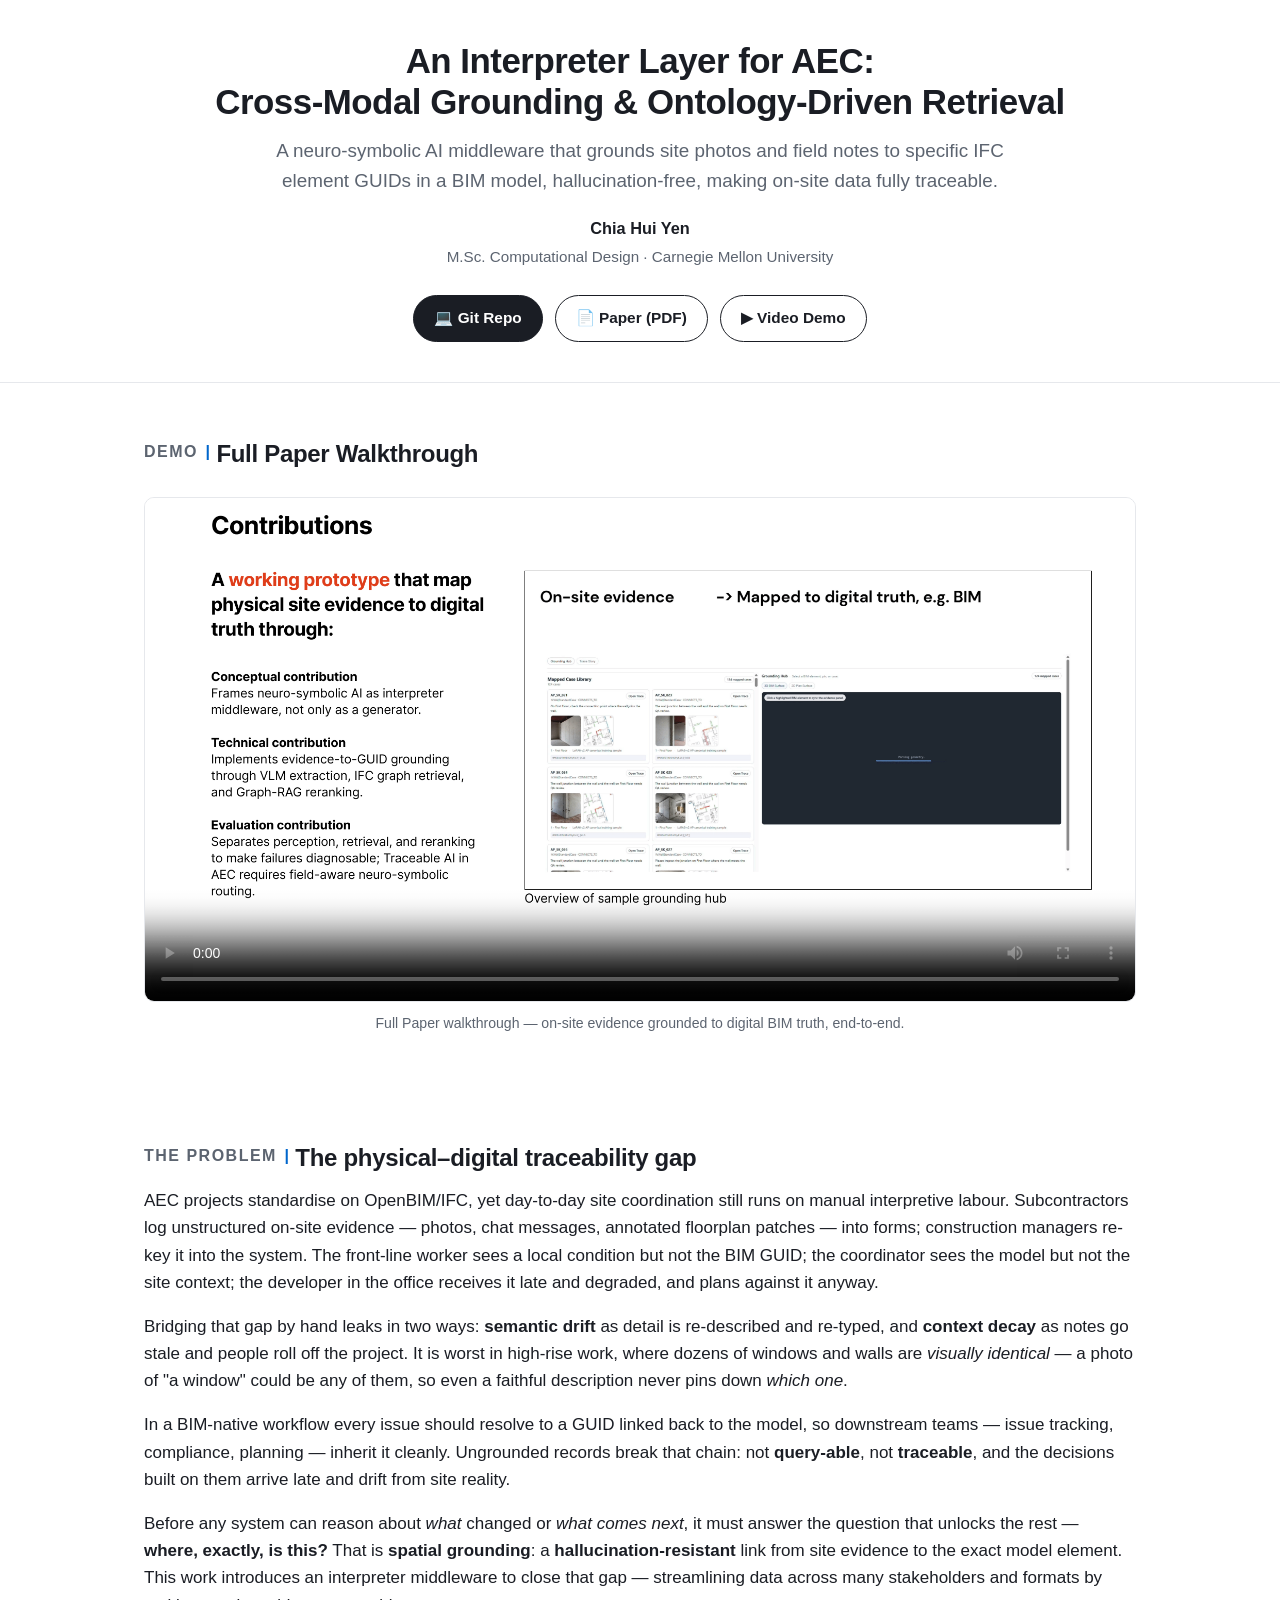
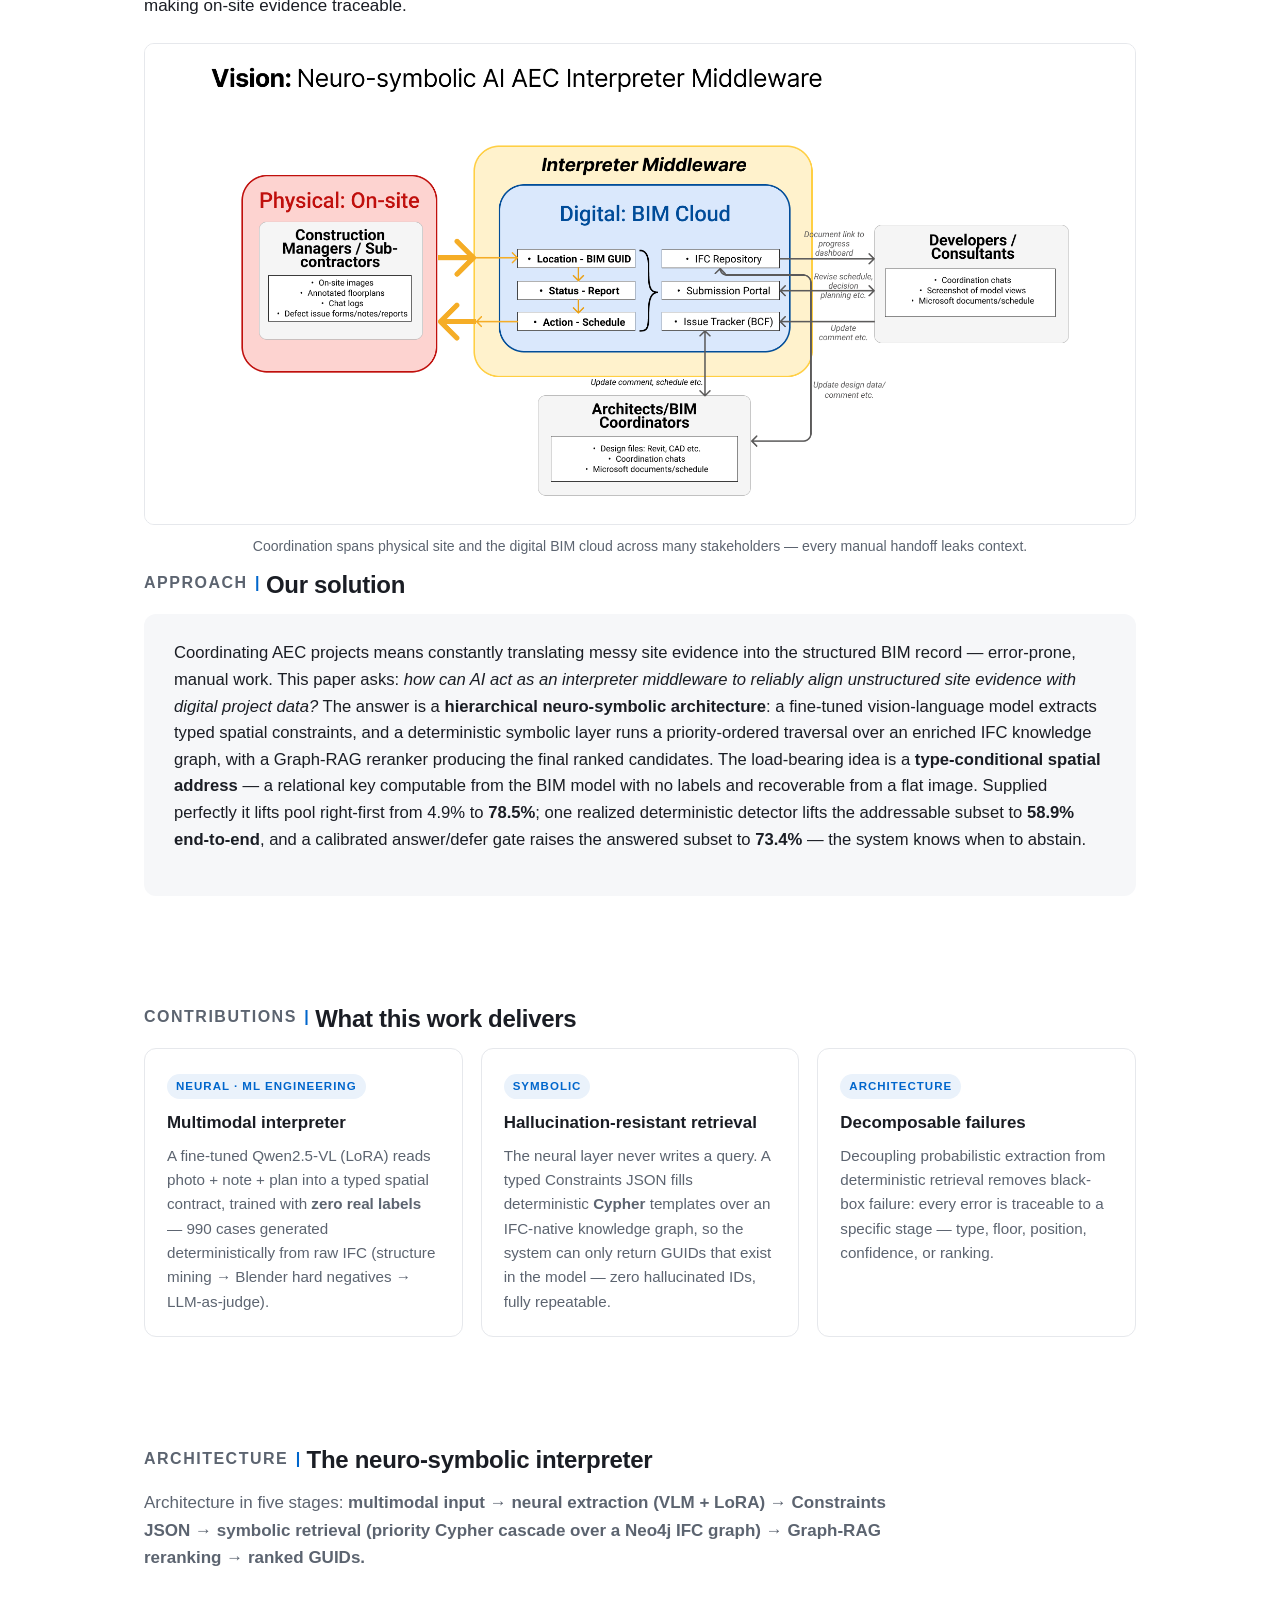
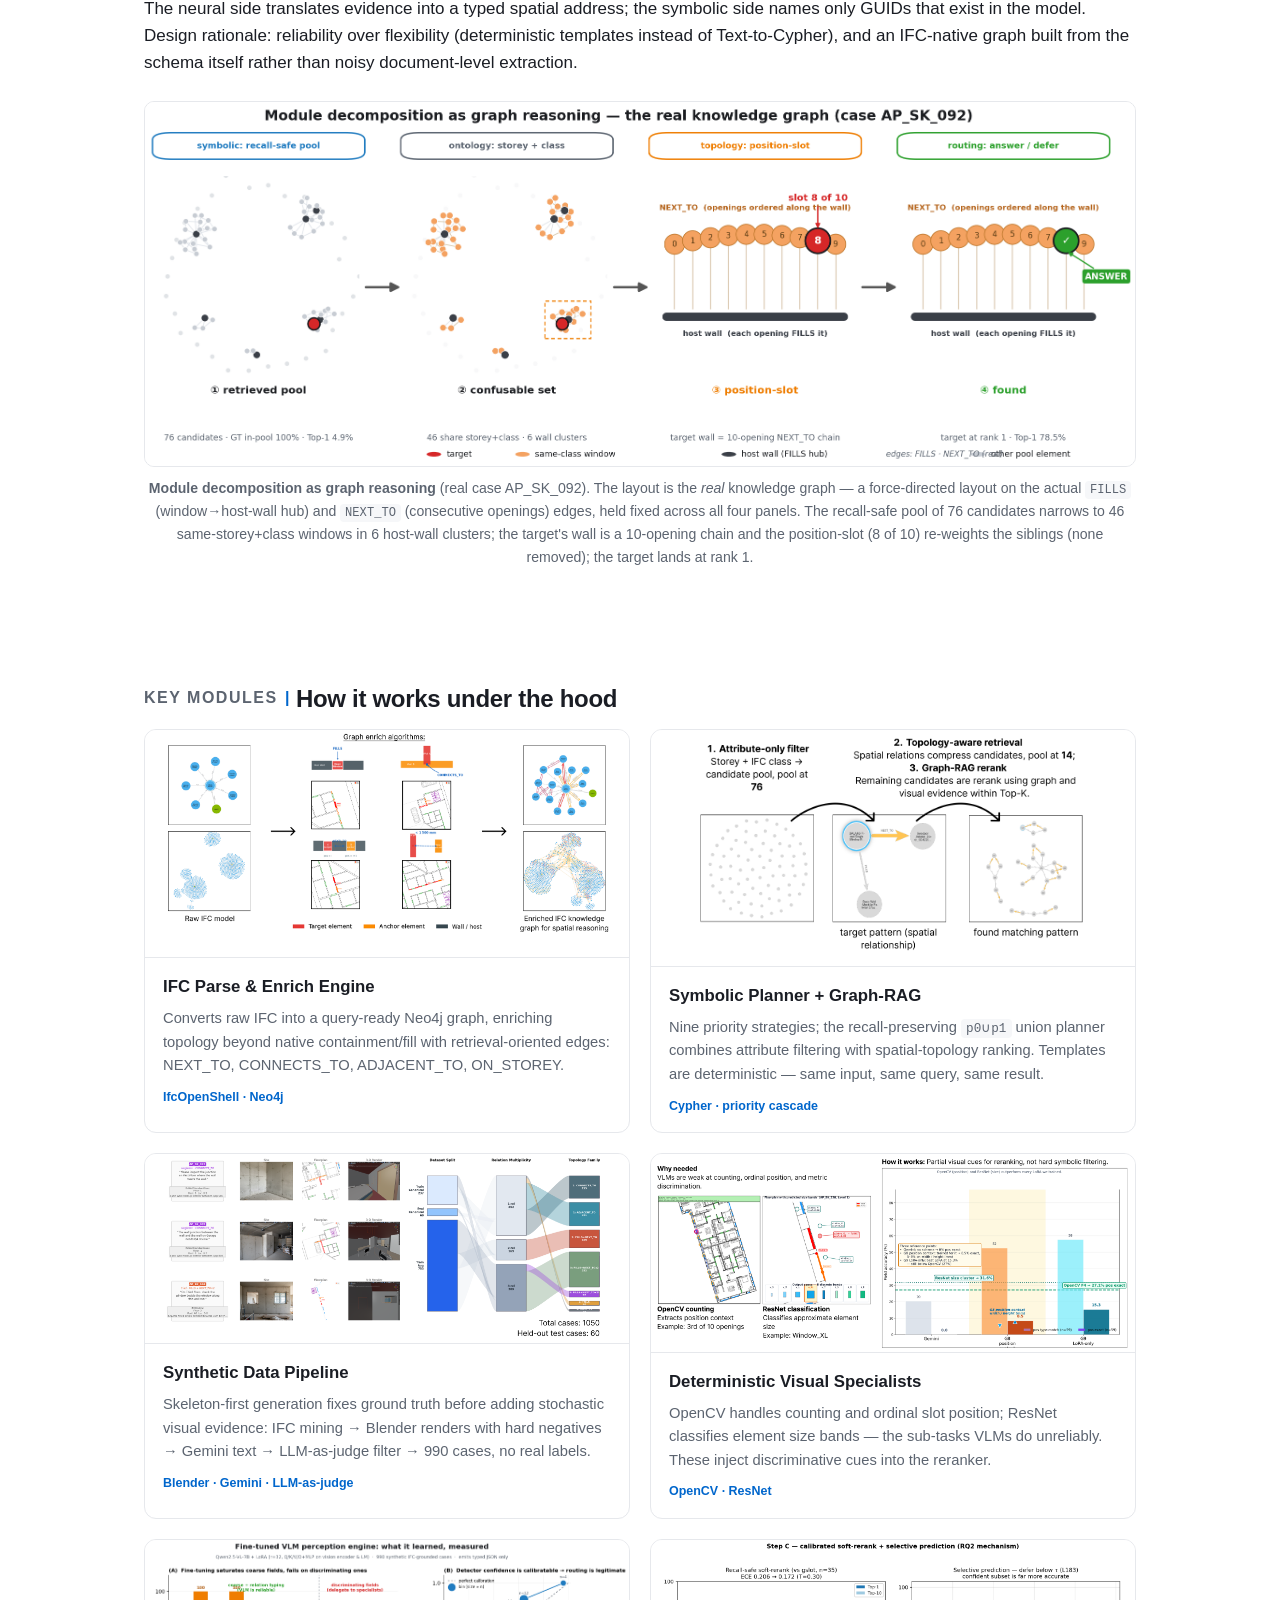
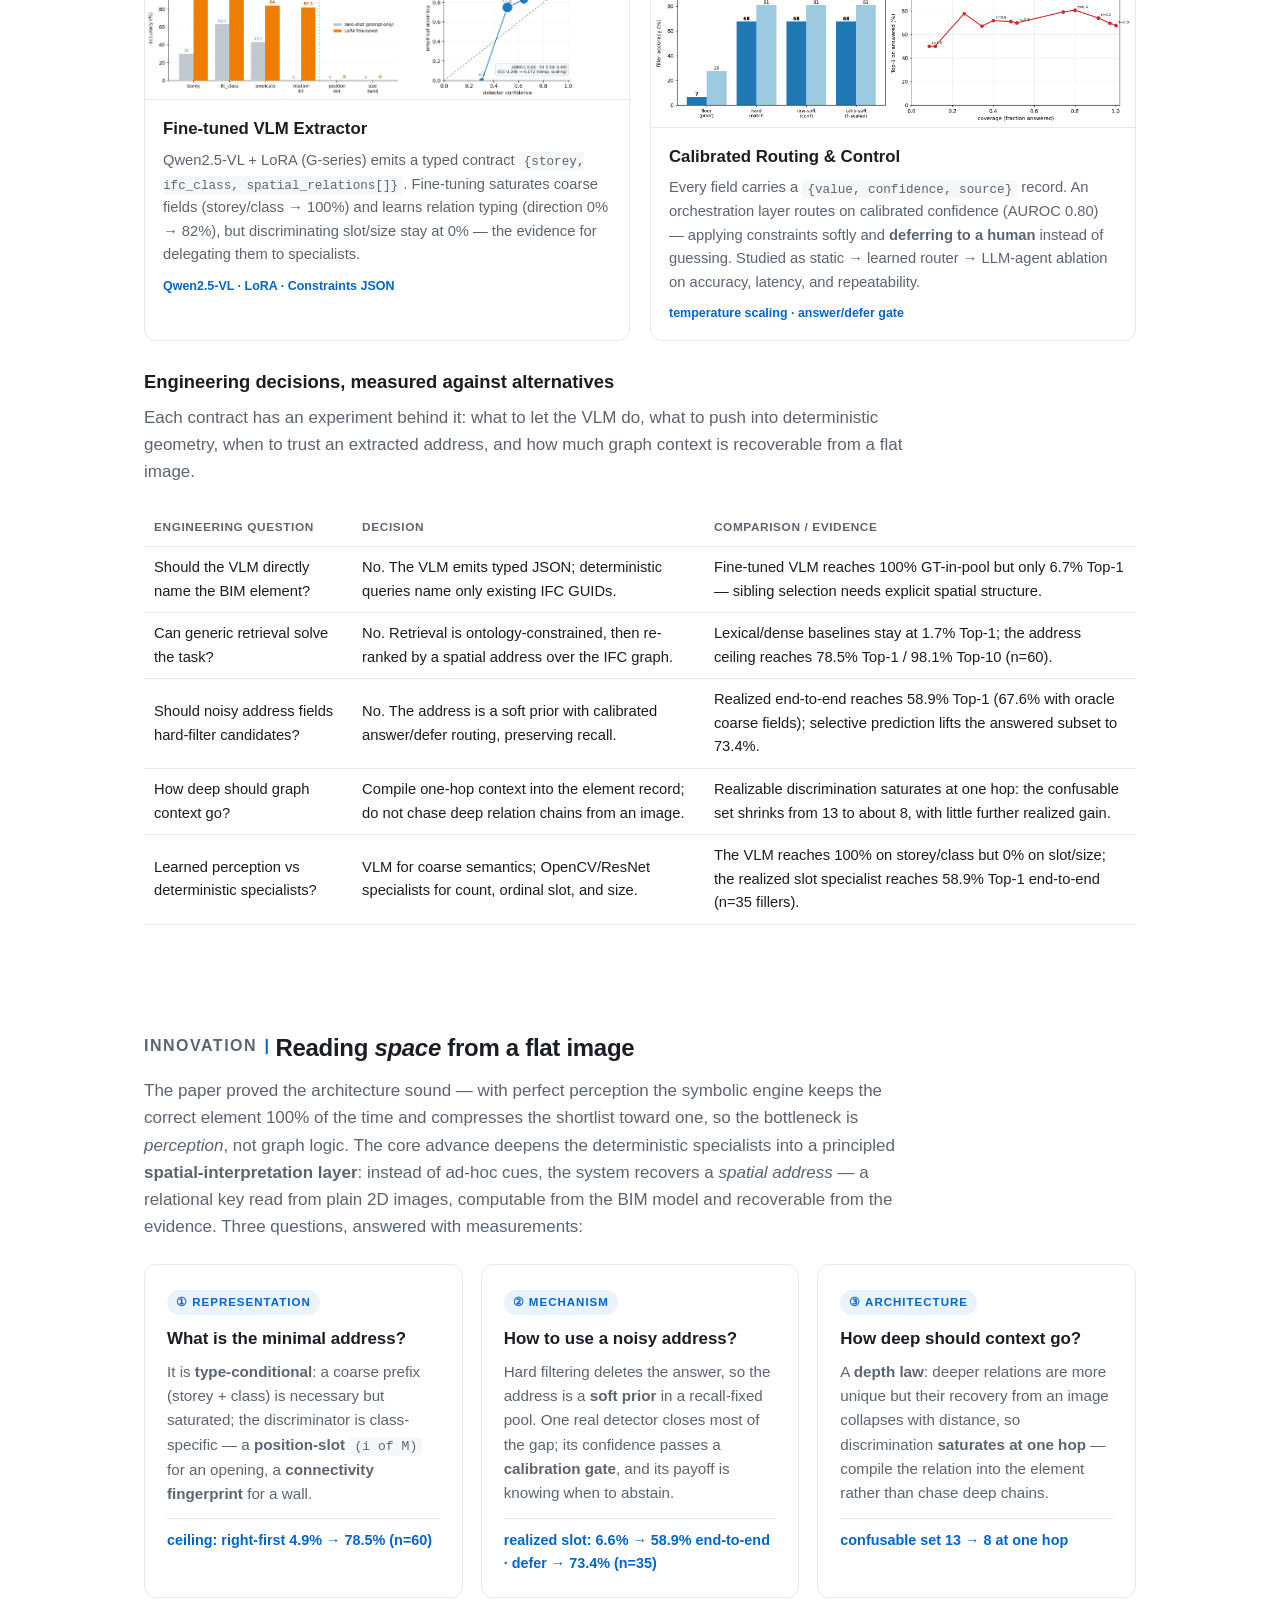
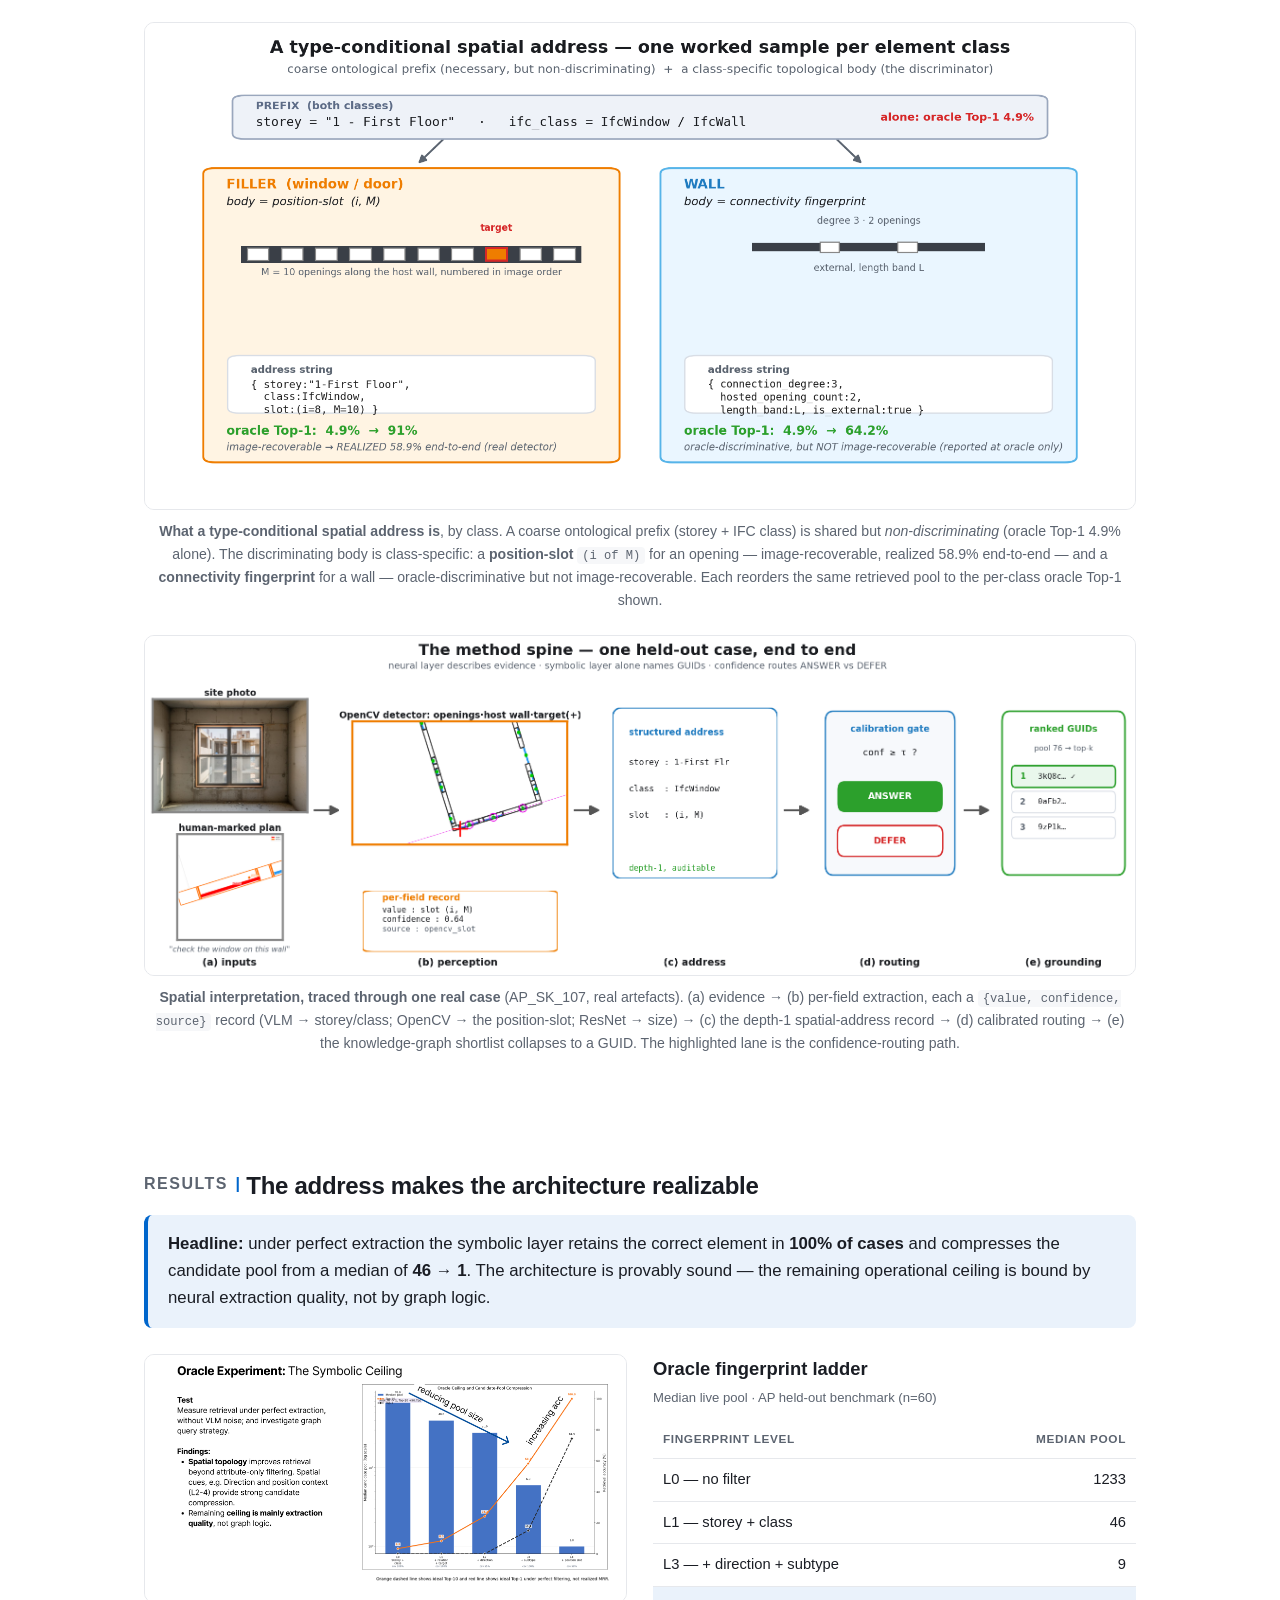
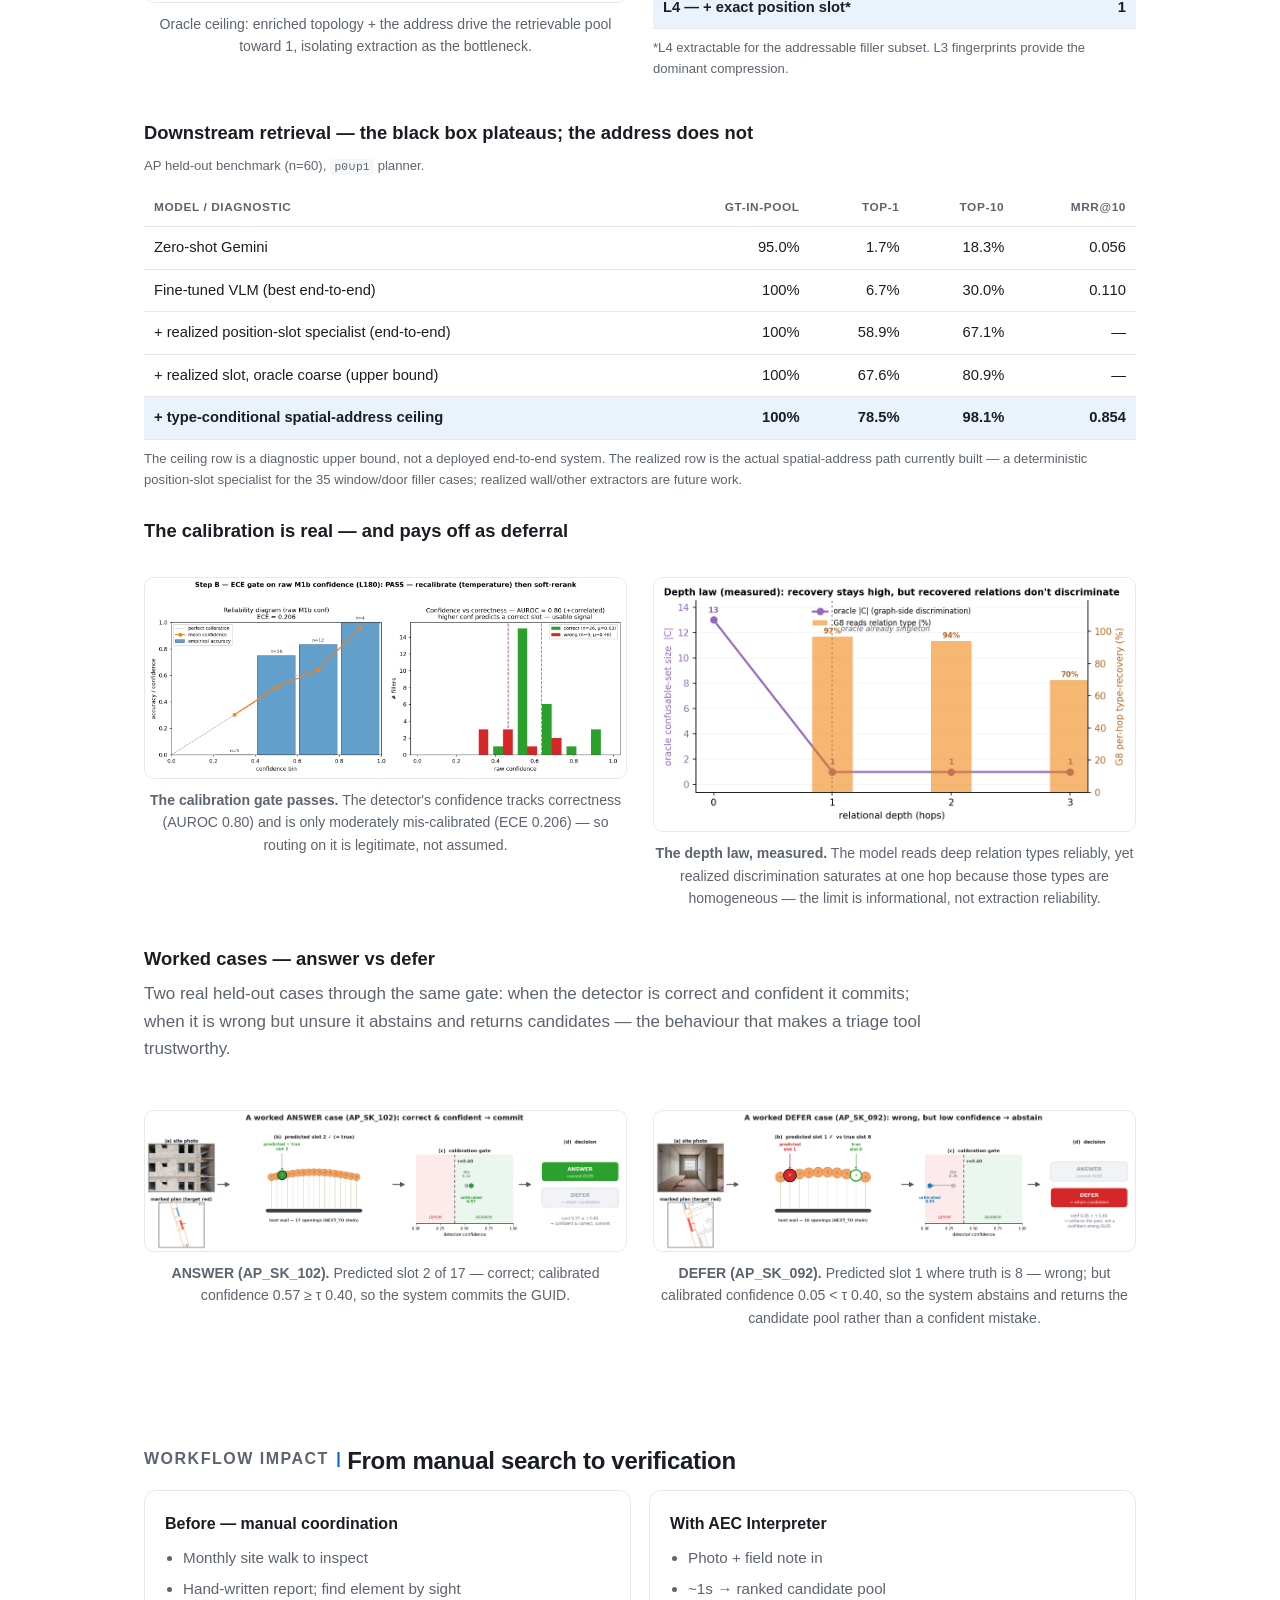
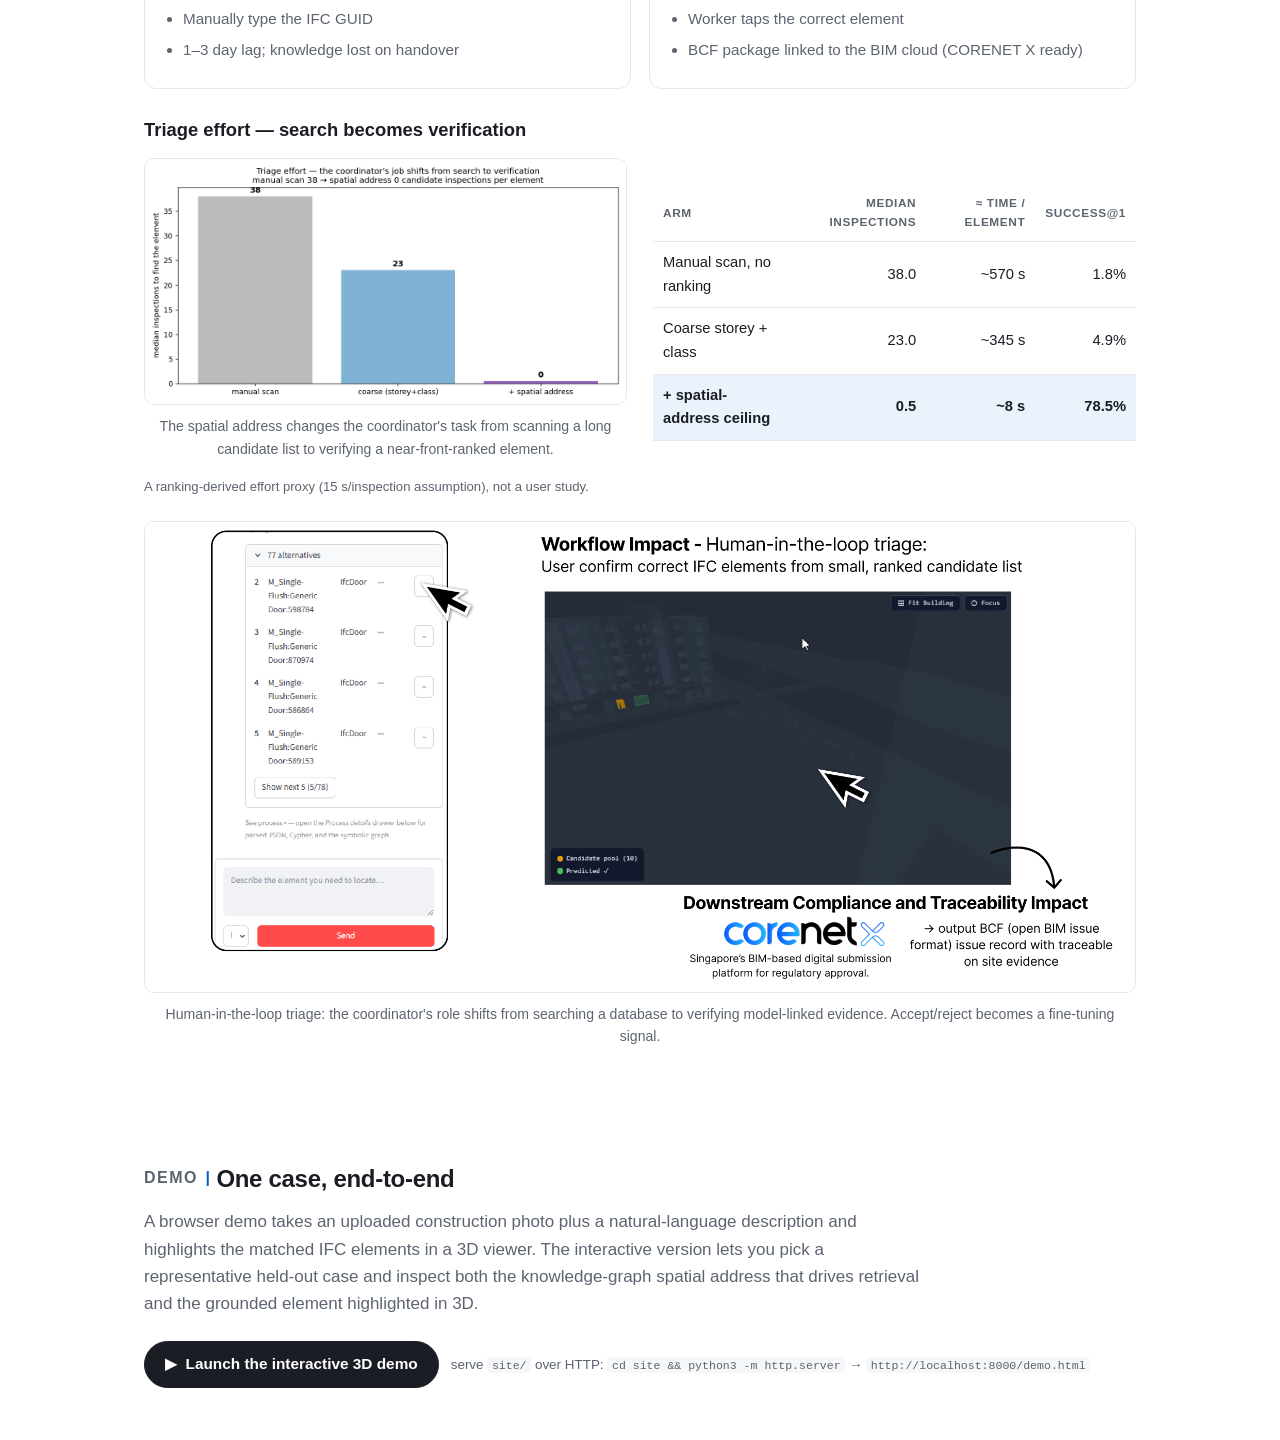
==== site/index.html @ e66dfdbf "deploy live" ====
<!DOCTYPE html>
<html lang="en">
<head>
  <meta charset="UTF-8">
  <meta name="viewport" content="width=device-width, initial-scale=1.0">
  <title>AEC Interpreter — Cross-Modal Grounding &amp; Ontology-Driven Retrieval</title>
  <meta name="description" content="A neuro-symbolic AI middleware that grounds construction-site photos, notes, and floorplan evidence to exact IFC/BIM element GUIDs — auditable, hallucination-resistant, and calibrated to abstain.">
  <link rel="stylesheet" href="article.css">
</head>
<body>

<!-- Hero -->
<header class="hero">
  <div class="wrap">
    <h1>
      <span class="title-line">An Interpreter Layer for AEC:</span>
      <span class="title-line">Cross-Modal Grounding &amp; Ontology-Driven Retrieval</span>
    </h1>
    <p class="sub">A neuro-symbolic AI middleware that grounds site photos and field notes to specific IFC element GUIDs in a BIM model, hallucination-free, making on-site data fully traceable.</p>
    <p class="authors"><strong>Chia Hui Yen</strong></p>
    <p class="affil">M.Sc. Computational Design · Carnegie Mellon University</p>
    <div class="btns">
      <a class="btn" href="https://github.com/hyChia88/aec-interpreter.git" target="_blank" rel="noopener">💻 Git Repo</a>
      <a class="btn ghost" href="assets/pdfs/paper.pdf" target="_blank" rel="noopener">📄 Paper (PDF)</a>
      <a class="btn ghost" href="#demo">▶ Video Demo</a>
    </div>
  </div>
</header>


<section id="video">
  <div class="wrap">
    <h2><span class="num">Demo</span>Full Paper Walkthrough</h2>
    <video class="demo-video" controls preload="metadata" poster="assets/portfolio/fig-demo-hub.png">
      <source src="assets/video/MSCD_demo_web.mp4" type="video/mp4">
      Your browser does not support the video tag —
      <a href="assets/video/MSCD_demo_web.mp4">download the demo video</a>.
    </video>
    <figcaption>Full Paper walkthrough — on-site evidence grounded to digital BIM truth, end-to-end.</figcaption>
  </div>
</section>

<!-- Problem -->
<section id="problem">
  <div class="wrap">
    <h2><span class="num">The Problem</span>The physical–digital traceability gap</h2>
    <p>AEC projects standardise on OpenBIM/IFC, yet day-to-day site coordination still runs on manual interpretive labour. Subcontractors log unstructured on-site evidence — photos, chat messages, annotated floorplan patches — into forms; construction managers re-key it into the system. The front-line worker sees a local condition but not the BIM GUID; the coordinator sees the model but not the site context; the developer in the office receives it late and degraded, and plans against it anyway.</p>
    <p>Bridging that gap by hand leaks in two ways: <strong>semantic drift</strong> as detail is re-described and re-typed, and <strong>context decay</strong> as notes go stale and people roll off the project. It is worst in high-rise work, where dozens of windows and walls are <em>visually identical</em> — a photo of "a window" could be any of them, so even a faithful description never pins down <em>which one</em>.</p>
    <p>In a BIM-native workflow every issue should resolve to a GUID linked back to the model, so downstream teams — issue tracking, compliance, planning — inherit it cleanly. Ungrounded records break that chain: not <strong>query-able</strong>, not <strong>traceable</strong>, and the decisions built on them arrive late and drift from site reality.</p>
    <p>Before any system can reason about <em>what</em> changed or <em>what comes next</em>, it must answer the question that unlocks the rest — <strong>where, exactly, is this?</strong> That is <strong>spatial grounding</strong>: a <strong>hallucination-resistant</strong> link from site evidence to the exact model element. This work introduces an interpreter middleware to close that gap — streamlining data across many stakeholders and formats by making on-site evidence traceable.</p>
    <figure>
      <img src="assets/portfolio/fig-problem-workflow.png"
           alt="Multi-stakeholder AEC workflow showing information loss between physical site and digital BIM cloud">
      <figcaption>Coordination spans physical site and the digital BIM cloud across many stakeholders — every manual handoff leaks context.</figcaption>
    </figure>
  </div>

  <div class="wrap">
    <h2><span class="num">Approach</span>Our solution</h2>
    <div class="abstract">
      <p>Coordinating AEC projects means constantly translating messy site evidence into the structured BIM record — error-prone, manual work. This paper asks: <em>how can AI act as an interpreter middleware to reliably align unstructured site evidence with digital project data?</em> The answer is a <strong>hierarchical neuro-symbolic architecture</strong>: a fine-tuned vision-language model extracts typed spatial constraints, and a deterministic symbolic layer runs a priority-ordered traversal over an enriched IFC knowledge graph, with a Graph-RAG reranker producing the final ranked candidates. The load-bearing idea is a <strong>type-conditional spatial address</strong> — a relational key computable from the BIM model with no labels and recoverable from a flat image. Supplied perfectly it lifts pool right-first from 4.9% to <strong>78.5%</strong>; one realized deterministic detector lifts the addressable subset to <strong>58.9% end-to-end</strong>, and a calibrated answer/defer gate raises the answered subset to <strong>73.4%</strong> — the system knows when to abstain.</p>
    </div>
  </div>
</section>

<!-- Contributions -->
<section id="contributions">
  <div class="wrap">
    <h2><span class="num">Contributions</span>What this work delivers</h2>
    <div class="cards">
      <div class="card">
        <span class="tag">Neural · ML Engineering</span>
        <h3>Multimodal interpreter</h3>
        <p>A fine-tuned Qwen2.5-VL (LoRA) reads photo + note + plan into a typed spatial contract, trained with <strong>zero real labels</strong> — 990 cases generated deterministically from raw IFC (structure mining → Blender hard negatives → LLM-as-judge).</p>
      </div>
      <div class="card">
        <span class="tag">Symbolic</span>
        <h3>Hallucination-resistant retrieval</h3>
        <p>The neural layer never writes a query. A typed Constraints JSON fills deterministic <strong>Cypher</strong> templates over an IFC-native knowledge graph, so the system can only return GUIDs that exist in the model — zero hallucinated IDs, fully repeatable.</p>
      </div>
      <div class="card">
        <span class="tag">Architecture</span>
        <h3>Decomposable failures</h3>
        <p>Decoupling probabilistic extraction from deterministic retrieval removes black-box failure: every error is traceable to a specific stage — type, floor, position, confidence, or ranking.</p>
      </div>
    </div>
  </div>
</section>

<!-- Architecture -->
<section id="system">
  <div class="wrap">
    <h2><span class="num">Architecture</span>The neuro-symbolic interpreter</h2>
    <p class="lead">Architecture in five stages: <strong>multimodal input → neural extraction (VLM + LoRA) → Constraints JSON → symbolic retrieval (priority Cypher cascade over a Neo4j IFC graph) → Graph-RAG reranking → ranked GUIDs.</strong> </p>
    <p> The neural side translates evidence into a typed spatial address; the symbolic side names only GUIDs that exist in the model. Design rationale: reliability over flexibility (deterministic templates instead of Text-to-Cypher), and an IFC-native graph built from the schema itself rather than noisy document-level extraction.</p>
    <figure>
      <img src="assets/graph_reasoning.png"
           alt="Module decomposition as graph reasoning on a real case: pool narrows from 76 to 46 same-class siblings, the position-slot resolves to rank 1">
      <figcaption><strong>Module decomposition as graph reasoning</strong> (real case AP_SK_092). The layout is the <em>real</em> knowledge graph — a force-directed layout on the actual <code>FILLS</code> (window→host-wall hub) and <code>NEXT_TO</code> (consecutive openings) edges, held fixed across all four panels. The recall-safe pool of 76 candidates narrows to 46 same-storey+class windows in 6 host-wall clusters; the target's wall is a 10-opening chain and the position-slot (8 of 10) re-weights the siblings (none removed); the target lands at rank 1.</figcaption>
    </figure>
  </div>
</section>

<!-- Key Modules / Engineering -->
<section id="components">
  <div class="wrap">
    <h2><span class="num">Key Modules</span>How it works under the hood</h2>
    <div class="mods">
      <div class="mod">
        <img src="assets/portfolio/fig-ifc-parse-engine.png" alt="IFC parse engine converting raw IFC into an enriched knowledge graph">
        <div class="body">
          <h3>IFC Parse &amp; Enrich Engine</h3>
          <p>Converts raw IFC into a query-ready Neo4j graph, enriching topology beyond native containment/fill with retrieval-oriented edges: NEXT_TO, CONNECTS_TO, ADJACENT_TO, ON_STOREY.</p>
          <div class="stack">IfcOpenShell · Neo4j</div>
        </div>
      </div>
      <div class="mod">
        <img src="assets/portfolio/fig-symbolic-retrieval.png" alt="Symbolic retrieval planner combining attribute filter and topology rerank">
        <div class="body">
          <h3>Symbolic Planner + Graph-RAG</h3>
          <p>Nine priority strategies; the recall-preserving <code>p0∪p1</code> union planner combines attribute filtering with spatial-topology ranking. Templates are deterministic — same input, same query, same result.</p>
          <div class="stack">Cypher · priority cascade</div>
        </div>
      </div>
      <div class="mod">
        <img src="assets/portfolio/fig-data-pipeline.png" alt="Synthetic data pipeline: IFC mining, Blender synthesis, LLM-as-judge filtering">
        <div class="body">
          <h3>Synthetic Data Pipeline</h3>
          <p>Skeleton-first generation fixes ground truth before adding stochastic visual evidence: IFC mining → Blender renders with hard negatives → Gemini text → LLM-as-judge filter → 990 cases, no real labels.</p>
          <div class="stack">Blender · Gemini · LLM-as-judge</div>
        </div>
      </div>
      <div class="mod">
        <img src="assets/portfolio/fig-visual-heuristics.png" alt="Deterministic visual heuristics: OpenCV counting and ResNet size classification">
        <div class="body">
          <h3>Deterministic Visual Specialists</h3>
          <p>OpenCV handles counting and ordinal slot position; ResNet classifies element size bands — the sub-tasks VLMs do unreliably. These inject discriminative cues into the reranker.</p>
          <div class="stack">OpenCV · ResNet</div>
        </div>
      </div>
      <div class="mod">
        <img src="assets/vlm_finetune.png" alt="Fine-tuned VLM measured per-field, with a calibratable detector confidence">
        <div class="body">
          <h3>Fine-tuned VLM Extractor</h3>
          <p>Qwen2.5-VL + LoRA (G-series) emits a typed contract <code>{storey, ifc_class, spatial_relations[]}</code>. Fine-tuning saturates coarse fields (storey/class → 100%) and learns relation typing (direction 0% → 82%), but discriminating slot/size stay at 0% — the evidence for delegating them to specialists.</p>
          <div class="stack">Qwen2.5-VL · LoRA · Constraints JSON</div>
        </div>
      </div>
      <div class="mod">
        <img src="assets/calibrate_rerank.png" alt="Calibrated confidence routing and selective-prediction curve">
        <div class="body">
          <h3>Calibrated Routing &amp; Control</h3>
          <p>Every field carries a <code>{value, confidence, source}</code> record. An orchestration layer routes on calibrated confidence (AUROC 0.80) — applying constraints softly and <strong>deferring to a human</strong> instead of guessing. Studied as static → learned router → LLM-agent ablation on accuracy, latency, and repeatability.</p>
          <div class="stack">temperature scaling · answer/defer gate</div>
        </div>
      </div>
    </div>

    <h3>Engineering decisions, measured against alternatives</h3>
    <p class="lead">Each contract has an experiment behind it: what to let the VLM do, what to push into deterministic geometry, when to trust an extracted address, and how much graph context is recoverable from a flat image.</p>
    <table>
      <thead><tr><th>Engineering question</th><th>Decision</th><th>Comparison / evidence</th></tr></thead>
      <tbody>
        <tr><td>Should the VLM directly name the BIM element?</td>
          <td>No. The VLM emits typed JSON; deterministic queries name only existing IFC GUIDs.</td>
          <td>Fine-tuned VLM reaches 100% GT-in-pool but only 6.7% Top-1 — sibling selection needs explicit spatial structure.</td></tr>
        <tr><td>Can generic retrieval solve the task?</td>
          <td>No. Retrieval is ontology-constrained, then re-ranked by a spatial address over the IFC graph.</td>
          <td>Lexical/dense baselines stay at 1.7% Top-1; the address ceiling reaches 78.5% Top-1 / 98.1% Top-10 (n=60).</td></tr>
        <tr><td>Should noisy address fields hard-filter candidates?</td>
          <td>No. The address is a soft prior with calibrated answer/defer routing, preserving recall.</td>
          <td>Realized end-to-end reaches 58.9% Top-1 (67.6% with oracle coarse fields); selective prediction lifts the answered subset to 73.4%.</td></tr>
        <tr><td>How deep should graph context go?</td>
          <td>Compile one-hop context into the element record; do not chase deep relation chains from an image.</td>
          <td>Realizable discrimination saturates at one hop: the confusable set shrinks from 13 to about 8, with little further realized gain.</td></tr>
        <tr><td>Learned perception vs deterministic specialists?</td>
          <td>VLM for coarse semantics; OpenCV/ResNet specialists for count, ordinal slot, and size.</td>
          <td>The VLM reaches 100% on storey/class but 0% on slot/size; the realized slot specialist reaches 58.9% Top-1 end-to-end (n=35 fillers).</td></tr>
      </tbody>
    </table>
  </div>
</section>

<!-- Innovation: spatial address -->
<section id="spatial">
  <div class="wrap">
    <h2><span class="num">Innovation</span>Reading <em>space</em> from a flat image</h2>
    <p class="lead">The paper proved the architecture sound — with perfect perception the symbolic engine keeps the correct element 100% of the time and compresses the shortlist toward one, so the bottleneck is <em>perception</em>, not graph logic. The core advance deepens the deterministic specialists into a principled <strong>spatial-interpretation layer</strong>: instead of ad-hoc cues, the system recovers a <em>spatial address</em> — a relational key read from plain 2D images, computable from the BIM model and recoverable from the evidence. Three questions, answered with measurements:</p>
    <div class="cards">
      <div class="card"><span class="tag">① Representation</span>
        <h3>What is the minimal address?</h3>
        <p>It is <strong>type-conditional</strong>: a coarse prefix (storey + class) is necessary but saturated; the discriminator is class-specific — a <strong>position-slot</strong> <code>(i of M)</code> for an opening, a <strong>connectivity fingerprint</strong> for a wall.</p>
        <div class="res">ceiling: right-first 4.9% → 78.5% (n=60)</div></div>
      <div class="card"><span class="tag">② Mechanism</span>
        <h3>How to use a noisy address?</h3>
        <p>Hard filtering deletes the answer, so the address is a <strong>soft prior</strong> in a recall-fixed pool. One real detector closes most of the gap; its confidence passes a <strong>calibration gate</strong>, and its payoff is knowing when to abstain.</p>
        <div class="res">realized slot: 6.6% → 58.9% end-to-end · defer → 73.4% (n=35)</div></div>
      <div class="card"><span class="tag">③ Architecture</span>
        <h3>How deep should context go?</h3>
        <p>A <strong>depth law</strong>: deeper relations are more unique but their recovery from an image collapses with distance, so discrimination <strong>saturates at one hop</strong> — compile the relation into the element rather than chase deep chains.</p>
        <div class="res">confusable set 13 → 8 at one hop</div></div>
    </div>
    <figure>
      <img src="assets/address_sample.png"
           alt="A type-conditional spatial address: shared storey+class prefix, plus a class-specific body — position-slot for openings, connectivity fingerprint for walls.">
      <figcaption><strong>What a type-conditional spatial address is</strong>, by class. A coarse ontological prefix (storey + IFC class) is shared but <em>non-discriminating</em> (oracle Top-1 4.9% alone). The discriminating body is class-specific: a <strong>position-slot</strong> <code>(i of M)</code> for an opening — image-recoverable, realized 58.9% end-to-end — and a <strong>connectivity fingerprint</strong> for a wall — oracle-discriminative but not image-recoverable. Each reorders the same retrieved pool to the per-class oracle Top-1 shown.</figcaption>
    </figure>
    <figure>
      <img src="assets/pipeline_shots.png"
           alt="The spatial-interpretation pipeline traced through one real case with real screenshots, stages (a)-(e)">
      <figcaption><strong>Spatial interpretation, traced through one real case</strong> (AP_SK_107, real artefacts). (a) evidence → (b) per-field extraction, each a <code>{value, confidence, source}</code> record (VLM → storey/class; OpenCV → the position-slot; ResNet → size) → (c) the depth-1 spatial-address record → (d) calibrated routing → (e) the knowledge-graph shortlist collapses to a GUID. The highlighted lane is the confidence-routing path.</figcaption>
    </figure>
  </div>
</section>

<!-- Results -->
<section id="results">
  <div class="wrap">
    <h2><span class="num">Results</span>The address makes the architecture realizable</h2>
    <div class="callout">
      <strong>Headline:</strong> under perfect extraction the symbolic layer retains the correct element in
      <strong>100% of cases</strong> and compresses the candidate pool from a median of
      <strong>46 → 1</strong>. The architecture is provably sound — the remaining operational ceiling is
      bound by neural extraction quality, not by graph logic.
    </div>

    <div class="grid2">
      <figure style="margin-top:0">
        <img src="assets/portfolio/fig-oracle-ceiling.png" alt="Oracle experiment showing the symbolic ceiling and fingerprint ladder">
        <figcaption>Oracle ceiling: enriched topology + the address drive the retrievable pool toward 1, isolating extraction as the bottleneck.</figcaption>
      </figure>
      <div>
        <h3 style="margin:0 0 4px">Oracle fingerprint ladder</h3>
        <p class="tcap" style="margin-top:0">Median live pool · AP held-out benchmark (n=60)</p>
        <table>
          <thead><tr><th>Fingerprint level</th><th class="n">Median pool</th></tr></thead>
          <tbody>
            <tr><td>L0 — no filter</td><td class="n">1233</td></tr>
            <tr><td>L1 — storey + class</td><td class="n">46</td></tr>
            <tr><td>L3 — + direction + subtype</td><td class="n">9</td></tr>
            <tr class="best"><td>L4 — + exact position slot*</td><td class="n">1</td></tr>
          </tbody>
        </table>
        <p class="tcap">*L4 extractable for the addressable filler subset. L3 fingerprints provide the dominant compression.</p>
      </div>
    </div>

    <h3>Downstream retrieval — the black box plateaus; the address does not</h3>
    <p class="tcap" style="margin-top:0">AP held-out benchmark (n=60), <code>p0∪p1</code> planner.</p>
    <table>
      <thead><tr><th>Model / diagnostic</th><th class="n">GT-in-pool</th><th class="n">Top-1</th><th class="n">Top-10</th><th class="n">MRR@10</th></tr></thead>
      <tbody>
        <tr><td>Zero-shot Gemini</td><td class="n">95.0%</td><td class="n">1.7%</td><td class="n">18.3%</td><td class="n">0.056</td></tr>
        <tr><td>Fine-tuned VLM (best end-to-end)</td><td class="n">100%</td><td class="n">6.7%</td><td class="n">30.0%</td><td class="n">0.110</td></tr>
        <tr><td>+ realized position-slot specialist (end-to-end)</td><td class="n">100%</td><td class="n">58.9%</td><td class="n">67.1%</td><td class="n">—</td></tr>
        <tr><td>+ realized slot, oracle coarse (upper bound)</td><td class="n">100%</td><td class="n">67.6%</td><td class="n">80.9%</td><td class="n">—</td></tr>
        <tr class="best"><td>+ type-conditional spatial-address ceiling</td><td class="n">100%</td><td class="n">78.5%</td><td class="n">98.1%</td><td class="n">0.854</td></tr>
      </tbody>
    </table>
    <p class="tcap">The ceiling row is a diagnostic upper bound, not a deployed end-to-end system. The realized row is the actual spatial-address path currently built — a deterministic position-slot specialist for the 35 window/door filler cases; realized wall/other extractors are future work.</p>

    <h3>The calibration is real — and pays off as deferral</h3>
    <div class="grid2">
      <figure><img src="assets/calibration_diag.png" alt="ECE calibration gate">
        <figcaption><strong>The calibration gate passes.</strong> The detector's confidence tracks correctness (AUROC 0.80) and is only moderately mis-calibrated (ECE 0.206) — so routing on it is legitimate, not assumed.</figcaption></figure>
      <figure><img src="assets/depth_saturation.png" alt="Realizable confusable-set size by relational depth">
        <figcaption><strong>The depth law, measured.</strong> The model reads deep relation types reliably, yet realized discrimination saturates at one hop because those types are homogeneous — the limit is informational, not extraction reliability.</figcaption></figure>
    </div>

    <h3>Worked cases — answer vs defer</h3>
    <p class="lead">Two real held-out cases through the same gate: when the detector is correct and confident it commits; when it is wrong but unsure it abstains and returns candidates — the behaviour that makes a triage tool trustworthy.</p>
    <div class="grid2">
      <figure><img src="assets/answer_case.png" alt="ANSWER case AP_SK_102: predicted slot 2 of 17 correct, calibrated confidence 0.57 above threshold, commit GUID.">
        <figcaption><strong>ANSWER (AP_SK_102).</strong> Predicted slot 2 of 17 — correct; calibrated confidence 0.57 ≥ τ 0.40, so the system commits the GUID.</figcaption></figure>
      <figure><img src="assets/defer_case.png" alt="DEFER case AP_SK_092: predicted slot 1 but truth slot 8, calibrated confidence 0.05 below threshold, abstain.">
        <figcaption><strong>DEFER (AP_SK_092).</strong> Predicted slot 1 where truth is 8 — wrong; but calibrated confidence 0.05 &lt; τ 0.40, so the system abstains and returns the candidate pool rather than a confident mistake.</figcaption></figure>
    </div>
  </div>
</section>

<!-- Workflow Impact -->
<section id="impact">
  <div class="wrap">
    <h2><span class="num">Workflow Impact</span>From manual search to verification</h2>
    <div class="ba">
      <div>
        <h3>Before — manual coordination</h3>
        <ul>
          <li>Monthly site walk to inspect</li>
          <li>Hand-written report; find element by sight</li>
          <li>Manually type the IFC GUID</li>
          <li>1–3 day lag; knowledge lost on handover</li>
        </ul>
      </div>
      <div class="after">
        <h3>With AEC Interpreter</h3>
        <ul>
          <li>Photo + field note in</li>
          <li>~1s → ranked candidate pool</li>
          <li>Worker taps the correct element</li>
          <li>BCF package linked to the BIM cloud (CORENET&nbsp;X ready)</li>
        </ul>
      </div>
    </div>

    <!--  TODO: 确认这个section的数据是否真实，manual scan应该没有数据（虽然可以比
     较final pool 1000+ itens，然是可以比较coarse address 76+ items. etc. 用final pool candidates 来比较  -->
    <h3>Triage effort — search becomes verification</h3>
    <div class="grid2" style="align-items:center">
      <figure style="margin-top:6px">
        <img src="assets/triage_effort.png" alt="Triage effort proxy: median candidate inspections drop from 38 to 0.5 with the spatial address.">
        <figcaption>The spatial address changes the coordinator's task from scanning a long candidate list to verifying a near-front-ranked element.</figcaption>
      </figure>
      <table>
        <thead><tr><th>Arm</th><th class="n">Median inspections</th><th class="n">≈ time / element</th><th class="n">Success@1</th></tr></thead>
        <tbody>
          <tr><td>Manual scan, no ranking</td><td class="n">38.0</td><td class="n">~570 s</td><td class="n">1.8%</td></tr>
          <tr><td>Coarse storey + class</td><td class="n">23.0</td><td class="n">~345 s</td><td class="n">4.9%</td></tr>
          <tr class="best"><td>+ spatial-address ceiling</td><td class="n">0.5</td><td class="n">~8 s</td><td class="n">78.5%</td></tr>
        </tbody>
      </table>
    </div>
    <p class="tcap">A ranking-derived effort proxy (15 s/inspection assumption), not a user study.</p>

    <figure>
      <img src="assets/portfolio/fig-workflow-impact.png" alt="Human-in-the-loop triage and downstream BCF / CORENET compliance">
      <figcaption>Human-in-the-loop triage: the coordinator's role shifts from searching a database to verifying model-linked evidence. Accept/reject becomes a fine-tuning signal.</figcaption>
    </figure>
  </div>
</section>

<!-- Demo (video kept) -->
<section id="demo">
  <div class="wrap">
    <h2><span class="num">Demo</span>One case, end-to-end</h2>
    <p class="lead">A browser demo takes an uploaded construction photo plus a natural-language description and highlights the matched IFC elements in a 3D viewer. The interactive version lets you pick a representative held-out case and inspect both the knowledge-graph spatial address that drives retrieval and the grounded element highlighted in 3D.</p>
    <div class="btns" style="justify-content:flex-start;margin:22px 0 0">
      <a class="btn" href="demo.html">▶ &nbsp;Launch the interactive 3D demo</a>
      <span class="muted" style="font-size:.84rem;align-self:center">serve <code>site/</code> over HTTP:
        <code>cd site &amp;&amp; python3 -m http.server</code> → <code>http://localhost:8000/demo.html</code></span>
    </div>
  </div>
</section>

</body>
</html>
---- site/article.css ----
/* ============================================================
   article.css — shared design system for long-form detail pages
   (ai_aec_interpreter, lennar_internship, future writeups)
   Minimal / technical: near-black structure + a single accent.
   To re-skin the whole site accent, change --accent below only.
   ============================================================ */
:root{
  --bg:#ffffff;
  --fg:#1a1d24;          /* near-black: text + structure */
  --muted:#5c6470;       /* secondary text */
  --line:#e6e8ec;        /* hairlines / borders */
  --ink-soft:#f6f7f9;    /* subtle fills (pre, abstract) */
  --accent:#0066cc;      /* the ONE accent — links & key figures */
  --accent-soft:#eaf2fb; /* faint accent tint (tags, callouts) */
  --max:1040px;
}

*{box-sizing:border-box}
html{scroll-behavior:smooth}
body{margin:0;background:var(--bg);color:var(--fg);
  font-family:'Inter','Helvetica Neue',-apple-system,BlinkMacSystemFont,"Segoe UI",Roboto,Arial,sans-serif;
  line-height:1.6;font-size:17px;-webkit-font-smoothing:antialiased;-moz-osx-font-smoothing:grayscale}
.wrap{max-width:var(--max);margin:0 auto;padding:0 24px}
a{color:var(--accent);text-decoration:none}
a:hover{text-decoration:underline}
code{font-family:ui-monospace,SFMono-Regular,Menlo,Consolas,"Liberation Mono","Courier New",monospace;
  background:var(--ink-soft);padding:.15em .4em;border-radius:4px;font-size:.86em}

/* site nav (back link) */
nav.topnav{max-width:1120px;margin:18px auto 0;padding:0 24px}
nav.topnav a{font-size:.9rem;font-weight:600}

/* hero */
.hero .wrap{max-width:1120px}
header.hero{padding:40px 0;border-bottom:1px solid var(--line);text-align:center}
.hero h1{font-size:2.18rem;line-height:1.18;margin:0 auto 14px;letter-spacing:-.5px}
.hero h1 .title-line{display:block}
.hero h1 .title-line:last-child{white-space:nowrap}
.hero .sub{font-size:1.18rem;color:var(--muted);max-width:760px;margin:0 auto 8px}
.hero .authors{margin:18px 0 4px;font-size:1.02rem}
.hero .affil{color:var(--muted);font-size:.95rem;margin-bottom:26px}
.btns{display:flex;gap:12px;justify-content:center;flex-wrap:wrap}
.btn{display:inline-flex;align-items:center;gap:8px;padding:10px 20px;border-radius:30px;
  background:var(--fg);color:#fff;font-weight:600;font-size:.96rem;border:1px solid var(--fg)}
.btn:hover{background:#000;text-decoration:none}
.btn.ghost{background:#fff;color:var(--fg)}
.btn.ghost:hover{background:var(--ink-soft)}

/* sections */
section{padding:52px 0}
h2{font-size:1.5rem;margin:0 0 10px;letter-spacing:-.3px}
h2 .num{color:var(--muted);font-size:1.0rem;font-weight:700;display:inline;
  text-transform:uppercase;letter-spacing:1.5px;vertical-align:.28em;margin-right:2px}
h2 .num::after{content:' | ';color:var(--accent);font-weight:700;letter-spacing:0;margin-left:3px}
h3{font-size:1.15rem;margin:1.4em 0 .4em}
.lead{color:var(--muted);max-width:780px;margin:0 0 24px}
p{margin:0 0 1em}
ul,ol{margin:0 0 1em;padding-left:1.4em}
li{margin-bottom:.4em}

/* media */
figure{margin:24px 0 8px}
figure img{width:100%;border:1px solid var(--line);border-radius:10px;display:block}
figure.fig-sm img{width:70%;margin-left:auto;margin-right:auto}
figcaption{color:var(--muted);font-size:.88rem;margin-top:10px;text-align:center}
.demo-video{width:100%;border:1px solid var(--line);border-radius:10px;display:block;margin:24px 0 8px}

/* meta key-value strip (project facts) */
.meta{display:grid;grid-template-columns:max-content 1fr;gap:6px 18px;
  margin:0 0 24px;font-size:.95rem}
.meta dt{color:var(--muted);font-weight:600}
.meta dd{margin:0}

/* abstract / soft panel */
.abstract{background:var(--ink-soft);border-radius:12px;padding:26px 30px;font-size:1.04rem}

/* contribution / feature cards */
.cards{display:grid;grid-template-columns:repeat(3,1fr);gap:18px;margin-top:8px}
.cards.two{grid-template-columns:repeat(2,1fr)}
.card{border:1px solid var(--line);border-radius:12px;padding:22px}
.card h3{margin:0 0 8px;font-size:1.06rem}
.card .tag{display:inline-block;font-size:.72rem;font-weight:700;text-transform:uppercase;
  letter-spacing:1px;color:var(--accent);background:var(--accent-soft);
  padding:3px 9px;border-radius:20px;margin-bottom:10px}
.card p{margin:0;color:var(--muted);font-size:.95rem}

/* module cards (image + body) */
.mods{display:grid;grid-template-columns:repeat(2,1fr);gap:20px;margin-top:8px}
.mod{border:1px solid var(--line);border-radius:12px;overflow:hidden}
.mod img{width:100%;display:block;border-bottom:1px solid var(--line)}
.mod .body{padding:16px 18px}
.mod h3{margin:0 0 6px;font-size:1.05rem}
.mod p{margin:0;color:var(--muted);font-size:.92rem}
.mod .stack{margin-top:10px;font-size:.78rem;color:var(--accent);font-weight:600}

/* callout */
.callout{background:var(--accent-soft);border-left:4px solid var(--accent);
  border-radius:8px;padding:16px 20px;margin:0 0 26px;font-size:1.05rem}

/* two-column layout */
.grid2{display:grid;grid-template-columns:1fr 1fr;gap:26px;align-items:start}

/* tables */
table{width:100%;border-collapse:collapse;font-size:.92rem;margin-top:6px}
th,td{text-align:left;padding:9px 10px;border-bottom:1px solid var(--line)}
th{font-size:.74rem;text-transform:uppercase;letter-spacing:.6px;color:var(--muted)}
tr.best td{background:var(--accent-soft);font-weight:600}
td.n,th.n{text-align:right;font-variant-numeric:tabular-nums}
.tcap{font-size:.82rem;color:var(--muted);margin-top:8px}

/* before / after lists */
.ba{display:grid;grid-template-columns:1fr 1fr;gap:18px;margin-top:8px}
.ba > div{border:1px solid var(--line);border-radius:12px;padding:20px}
.ba h3{margin:0 0 10px;font-size:1rem}
.ba.after h3{color:var(--accent)}
.ba ul{margin:0;padding-left:18px;color:var(--muted);font-size:.95rem}

/* code block */
pre{background:var(--ink-soft);border-radius:10px;padding:18px;overflow:auto;
  font-size:.85rem;line-height:1.5;border:1px solid var(--line)}
pre code{background:transparent;padding:0}

footer{padding:40px 0 70px;text-align:center;color:var(--muted);font-size:.92rem;
  border-top:1px solid var(--line)}

/* responsive */
@media(max-width:820px){
  .cards,.cards.two,.mods,.grid2,.ba{grid-template-columns:1fr}
  .hero h1{font-size:1.8rem}
  .hero h1 .title-line{display:inline}
  .hero h1 .title-line:last-child{white-space:normal}
  .meta{grid-template-columns:1fr}
  .meta dt{margin-top:6px}
}
@media(min-width:821px) and (max-width:1120px){
  .hero h1{font-size:1.95rem}
}

/* ---- supplement: enriched engineering content (index page) ---- */
.toolbar{display:flex;gap:12px;justify-content:center;flex-wrap:wrap;padding:30px 0 6px}
.res{margin-top:12px;font-size:.9rem;font-weight:700;color:var(--accent);
  border-top:1px solid var(--line);padding-top:10px}
.muted{color:var(--muted)}
.stack-note{margin-top:18px;color:var(--muted);font-size:.95rem;max-width:820px}
.badge{display:inline-block;font-size:.7rem;font-weight:700;letter-spacing:.5px;
  padding:2px 8px;border-radius:20px;color:#fff}
.badge.ans{background:#1f9d57}.badge.def{background:#d9822b}
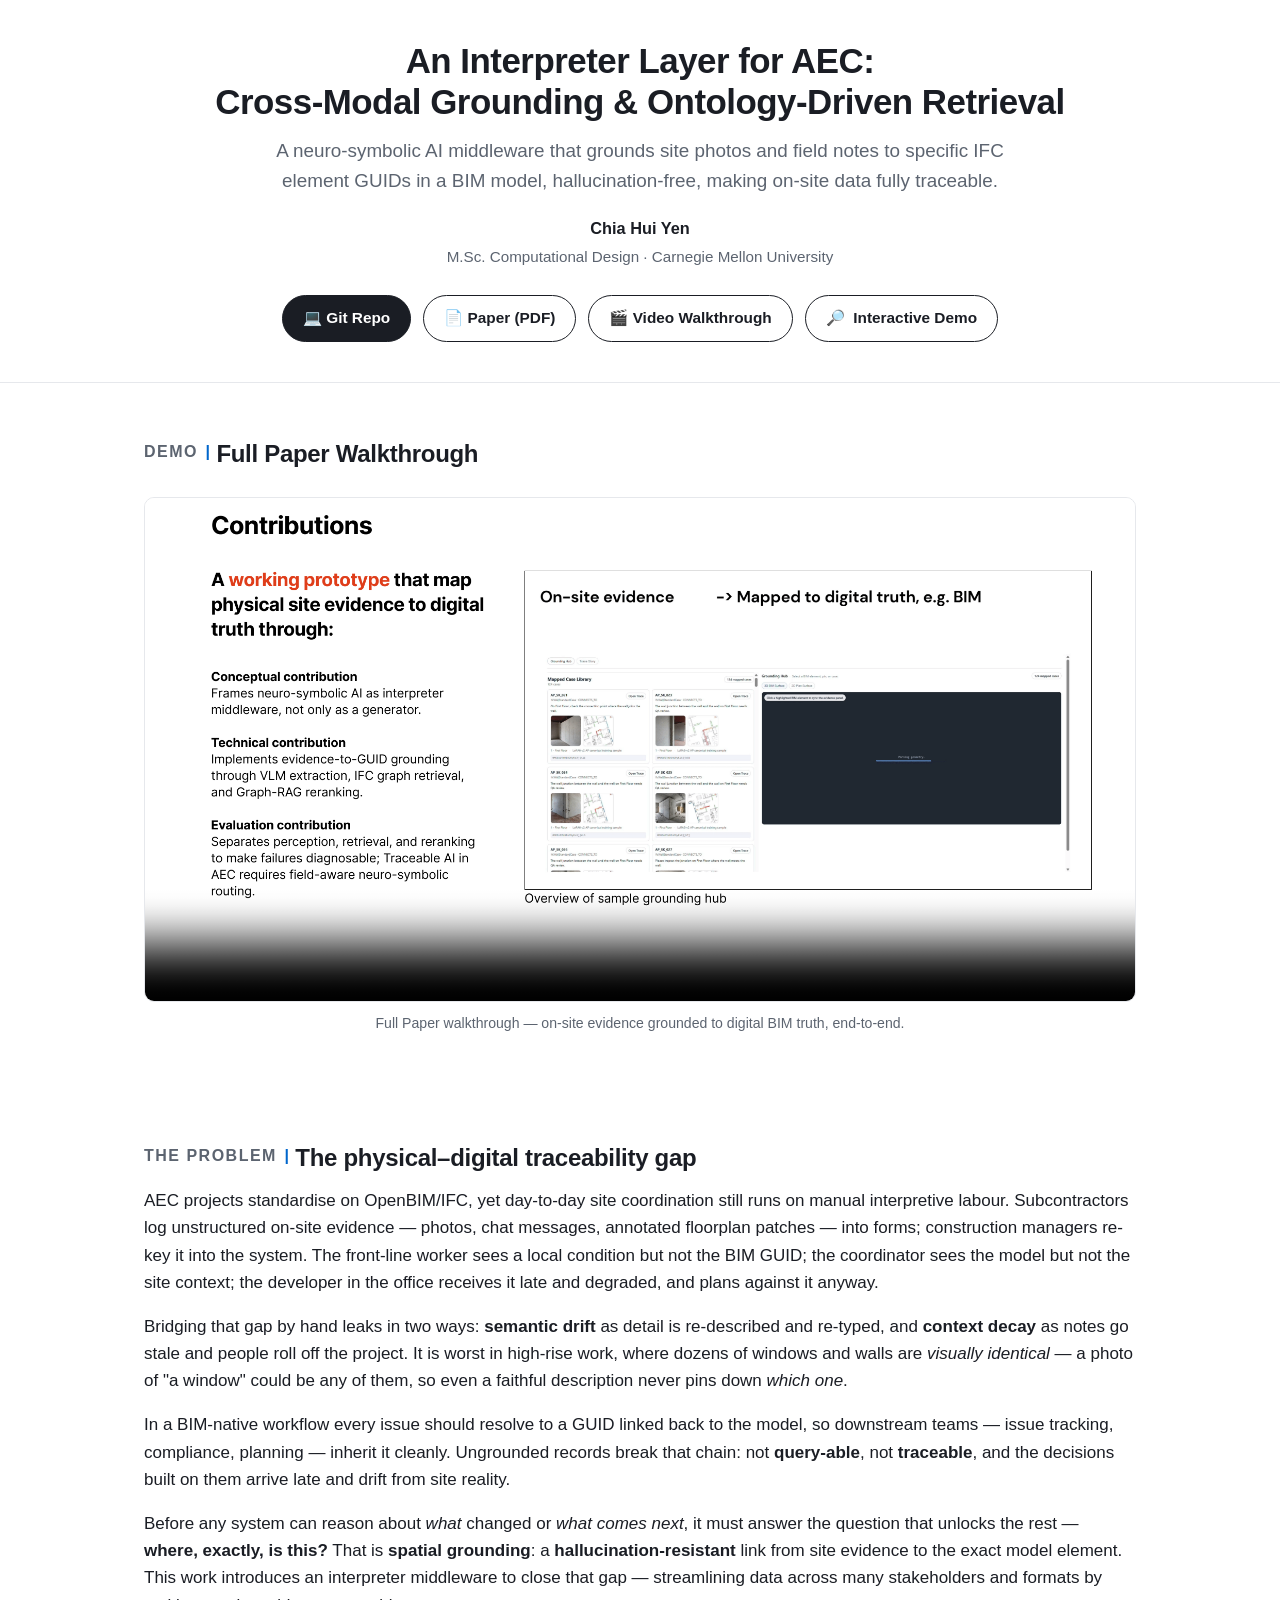
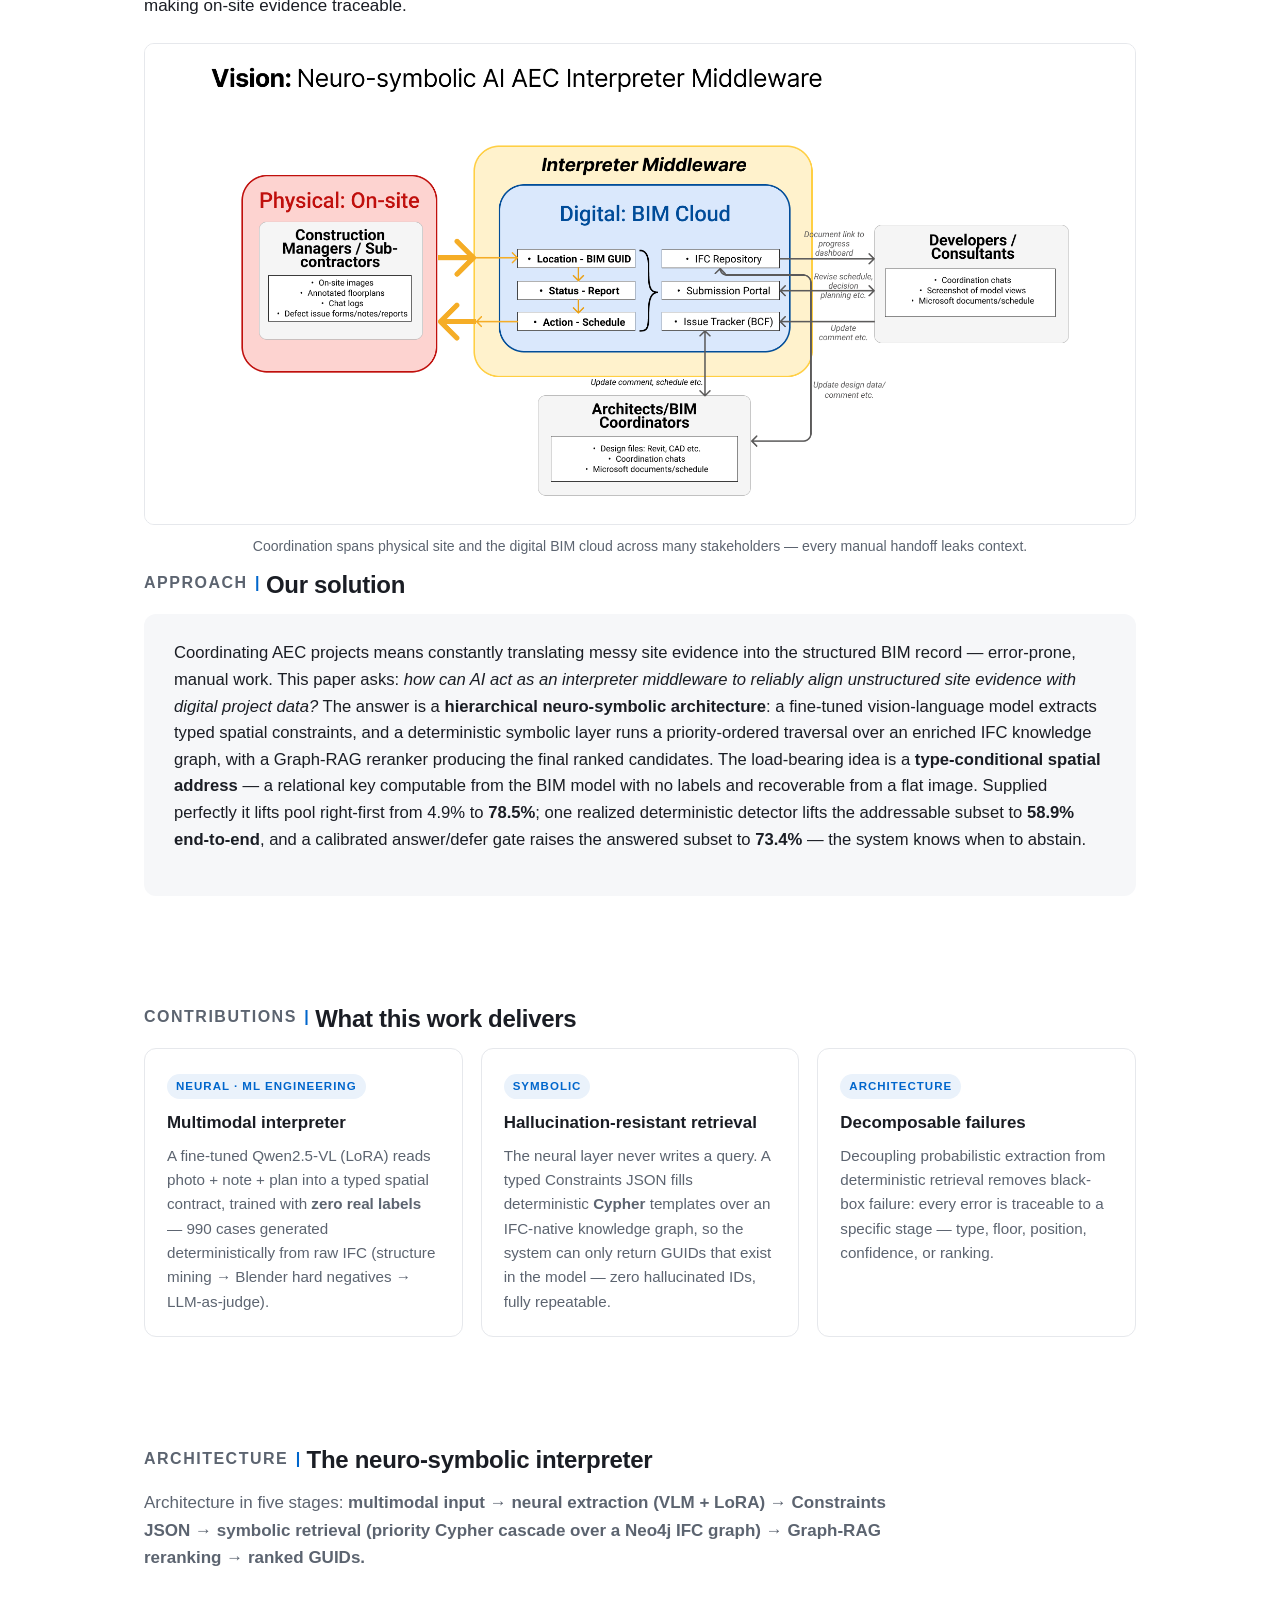
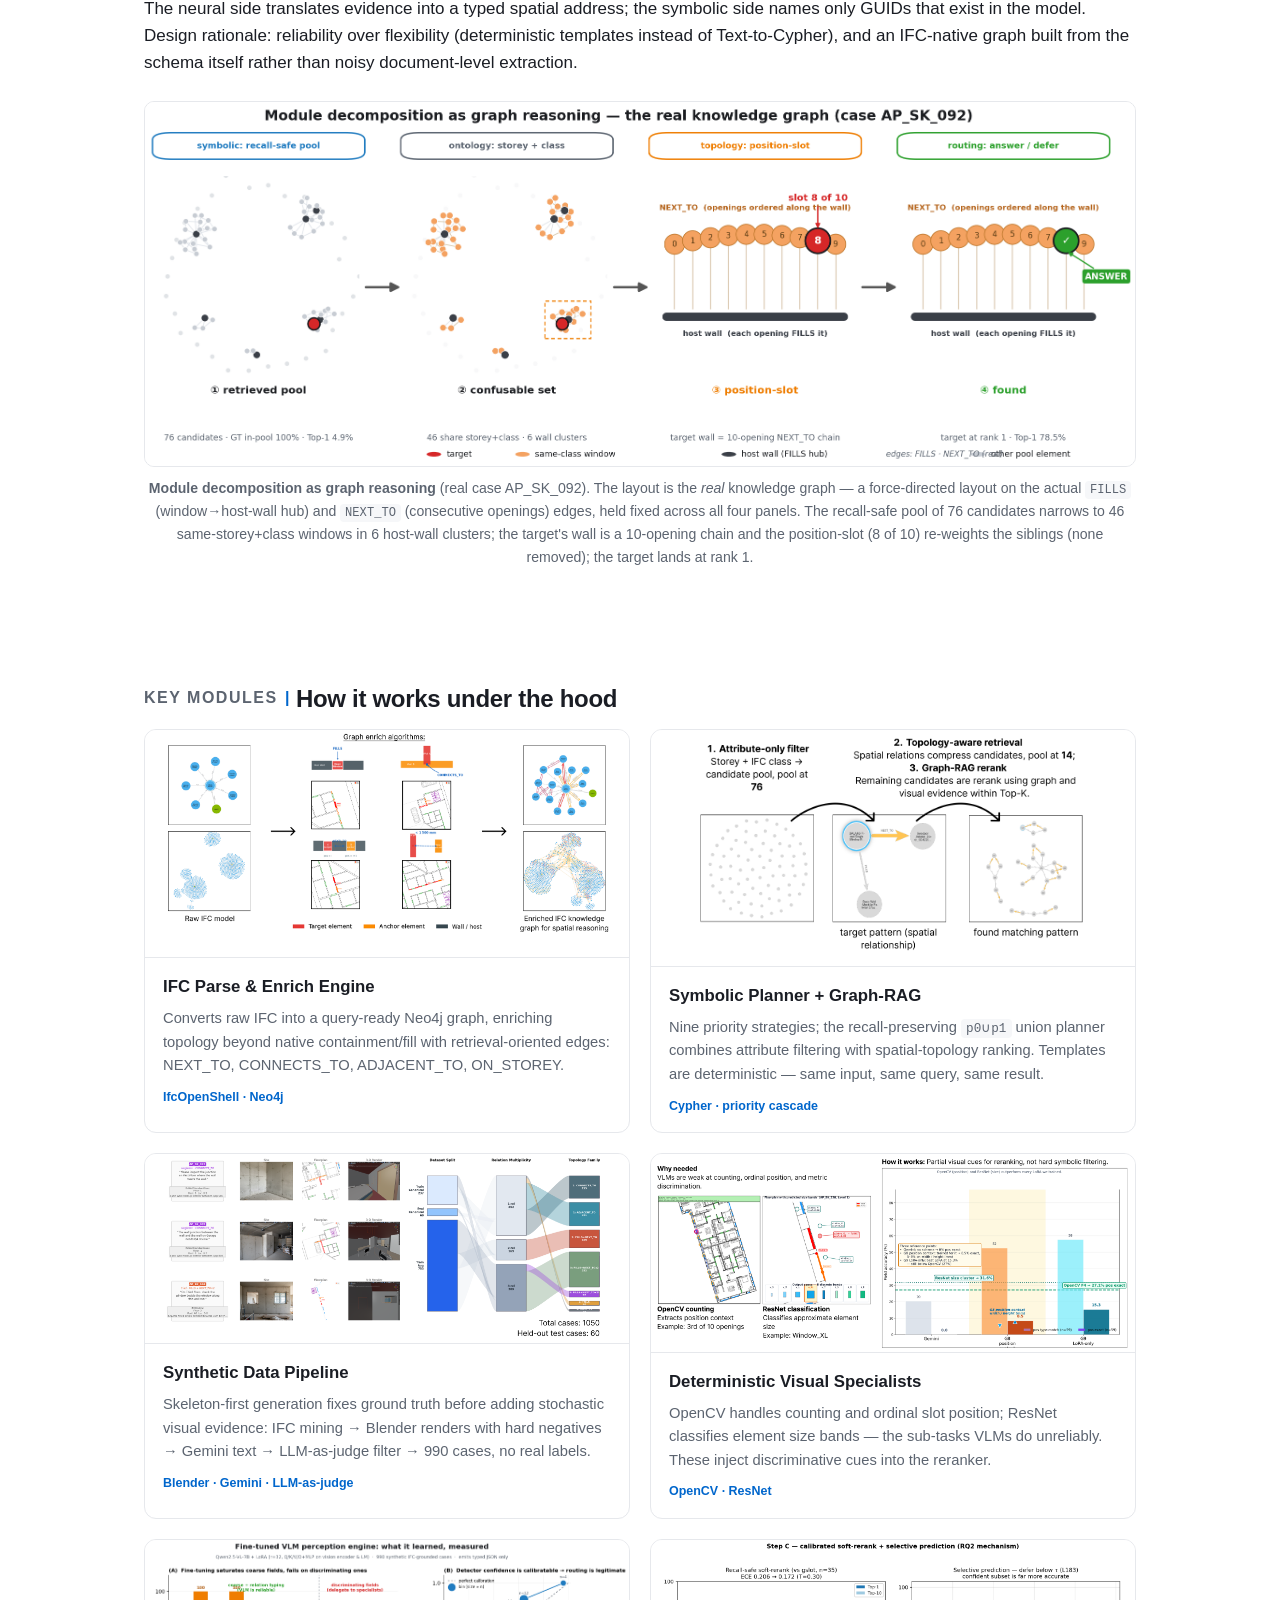
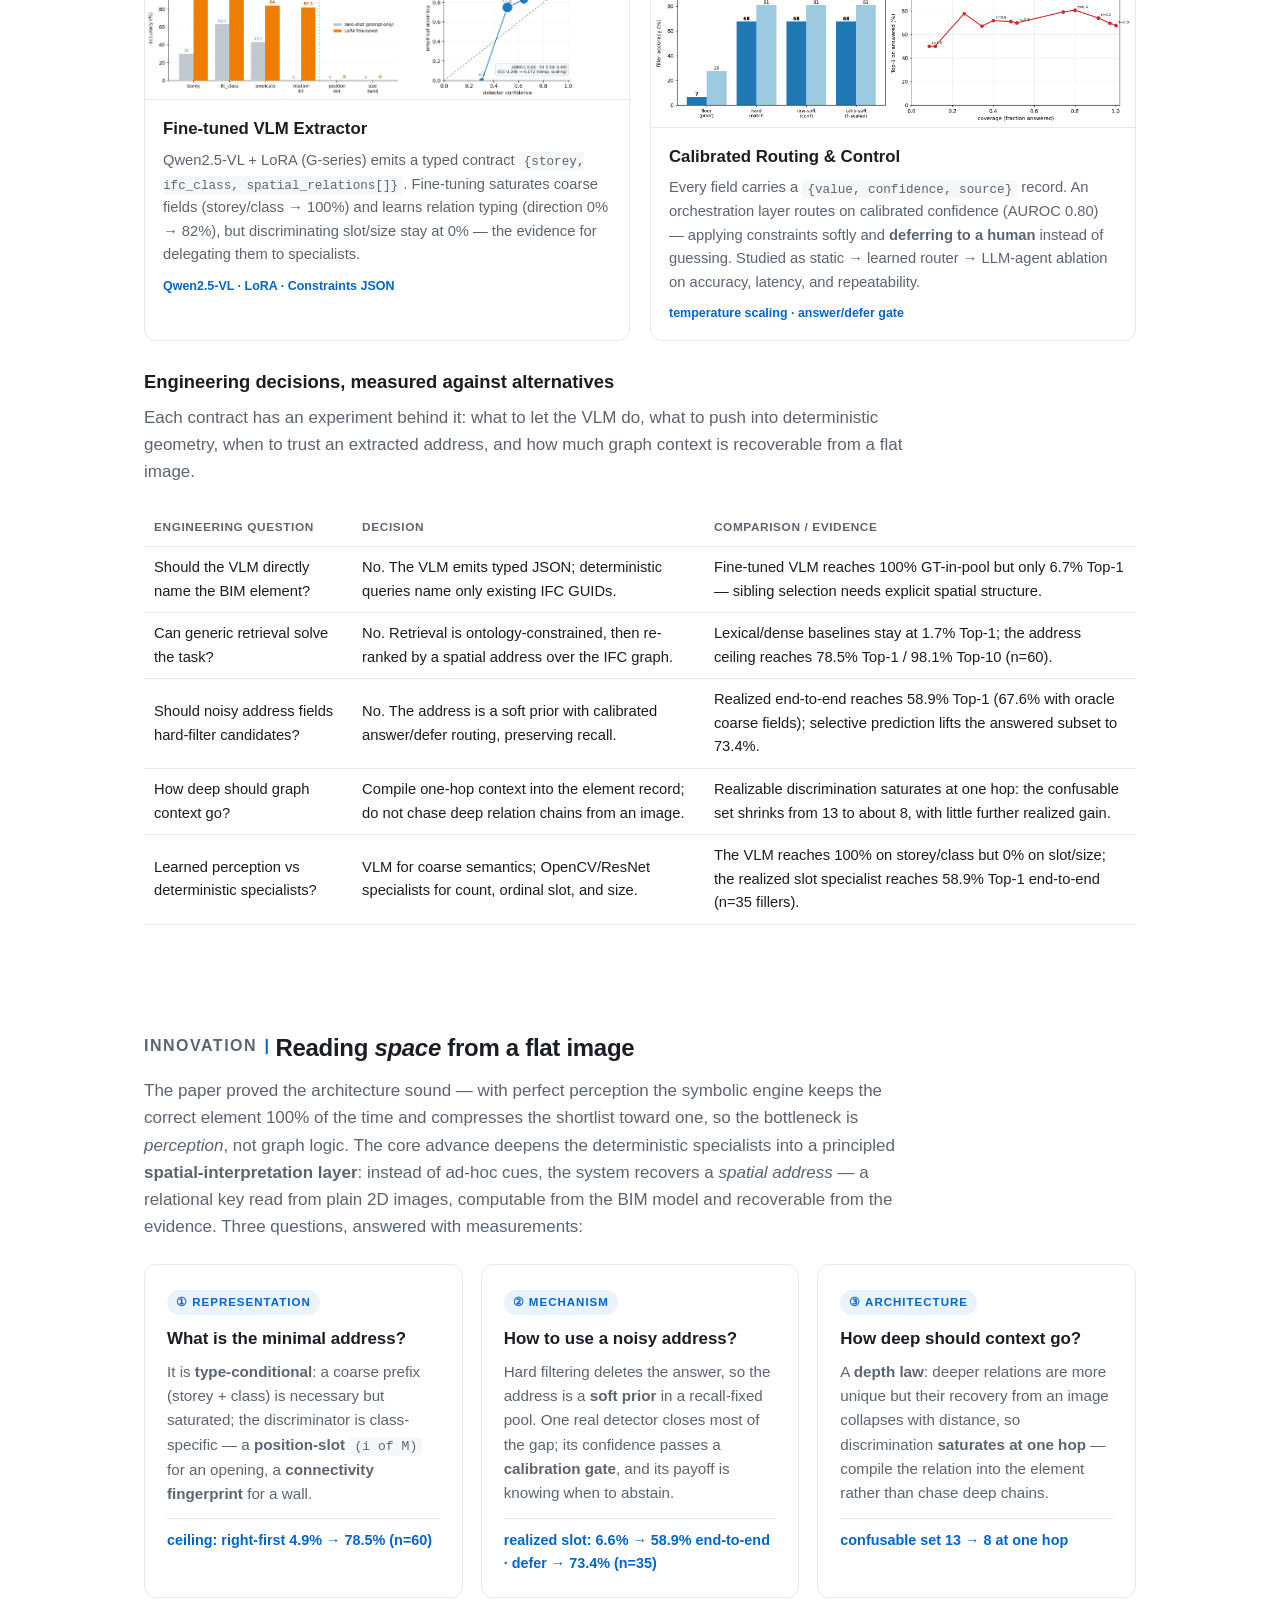
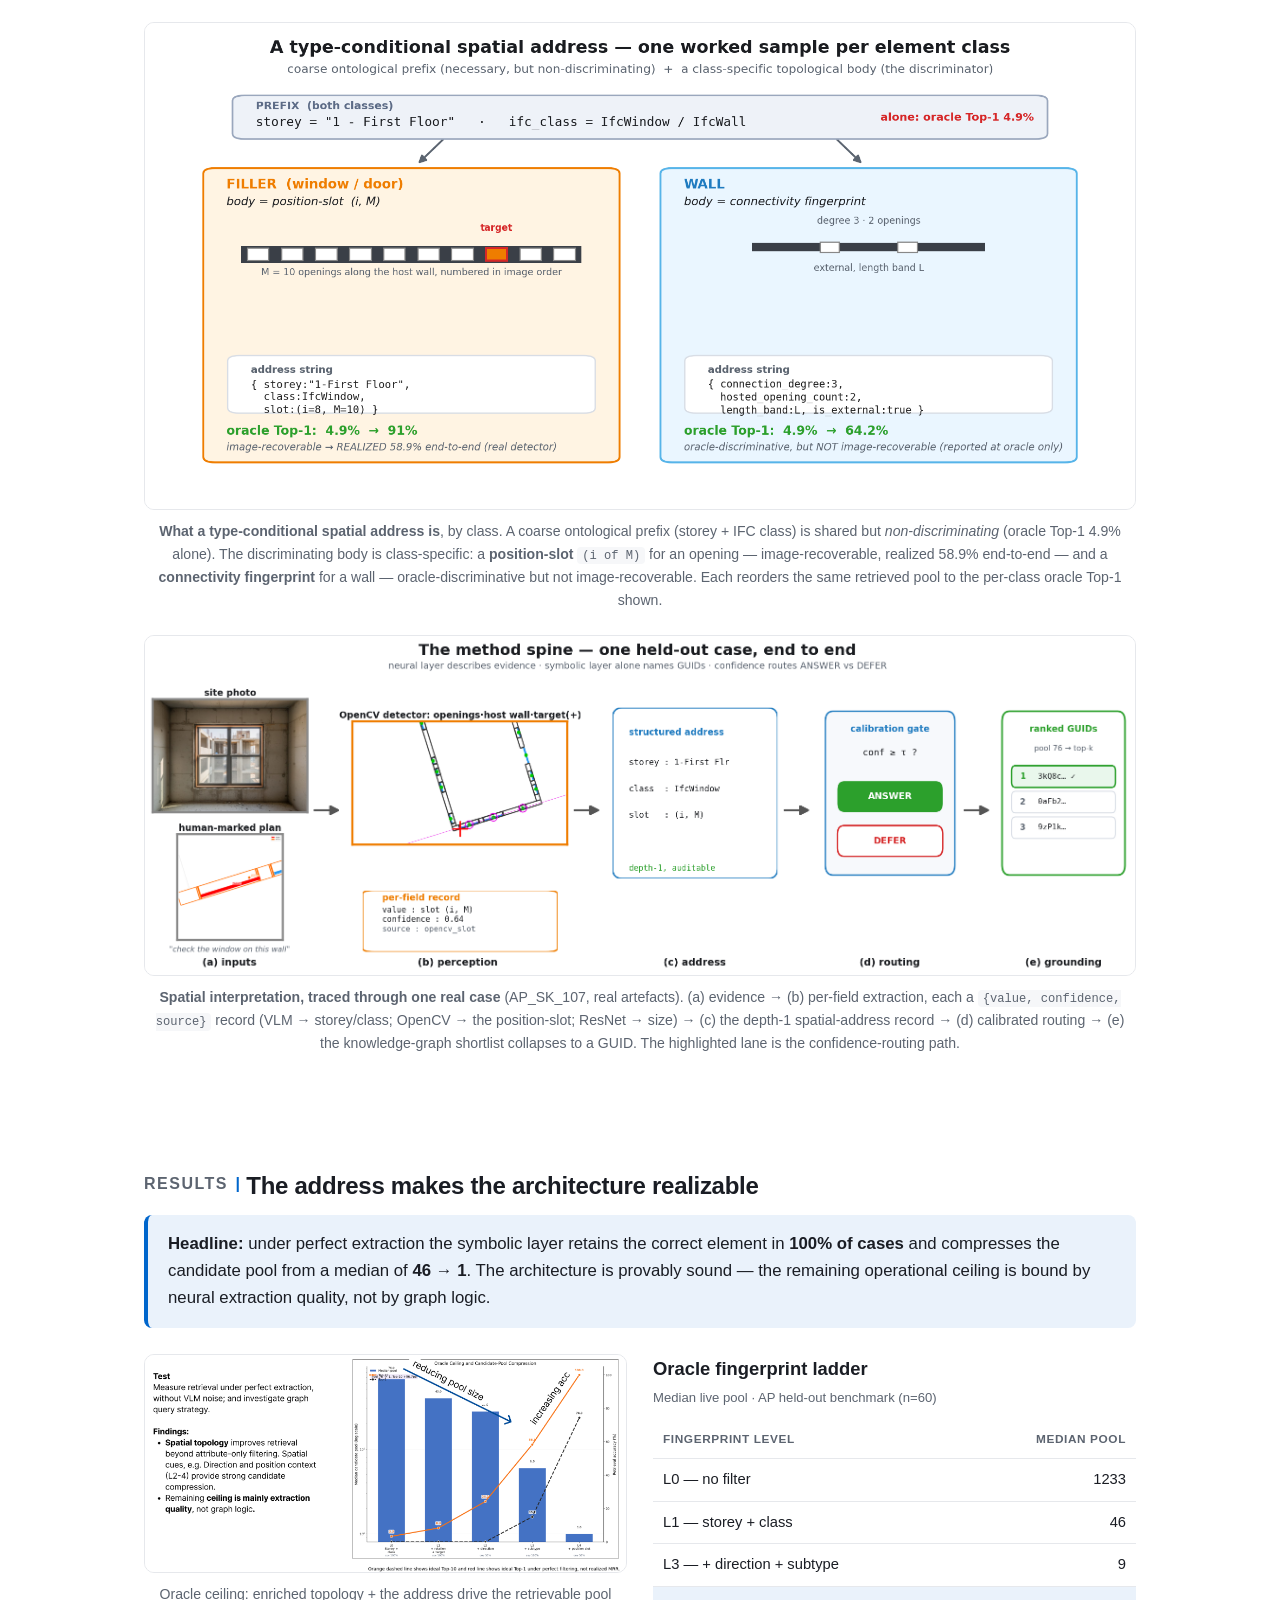
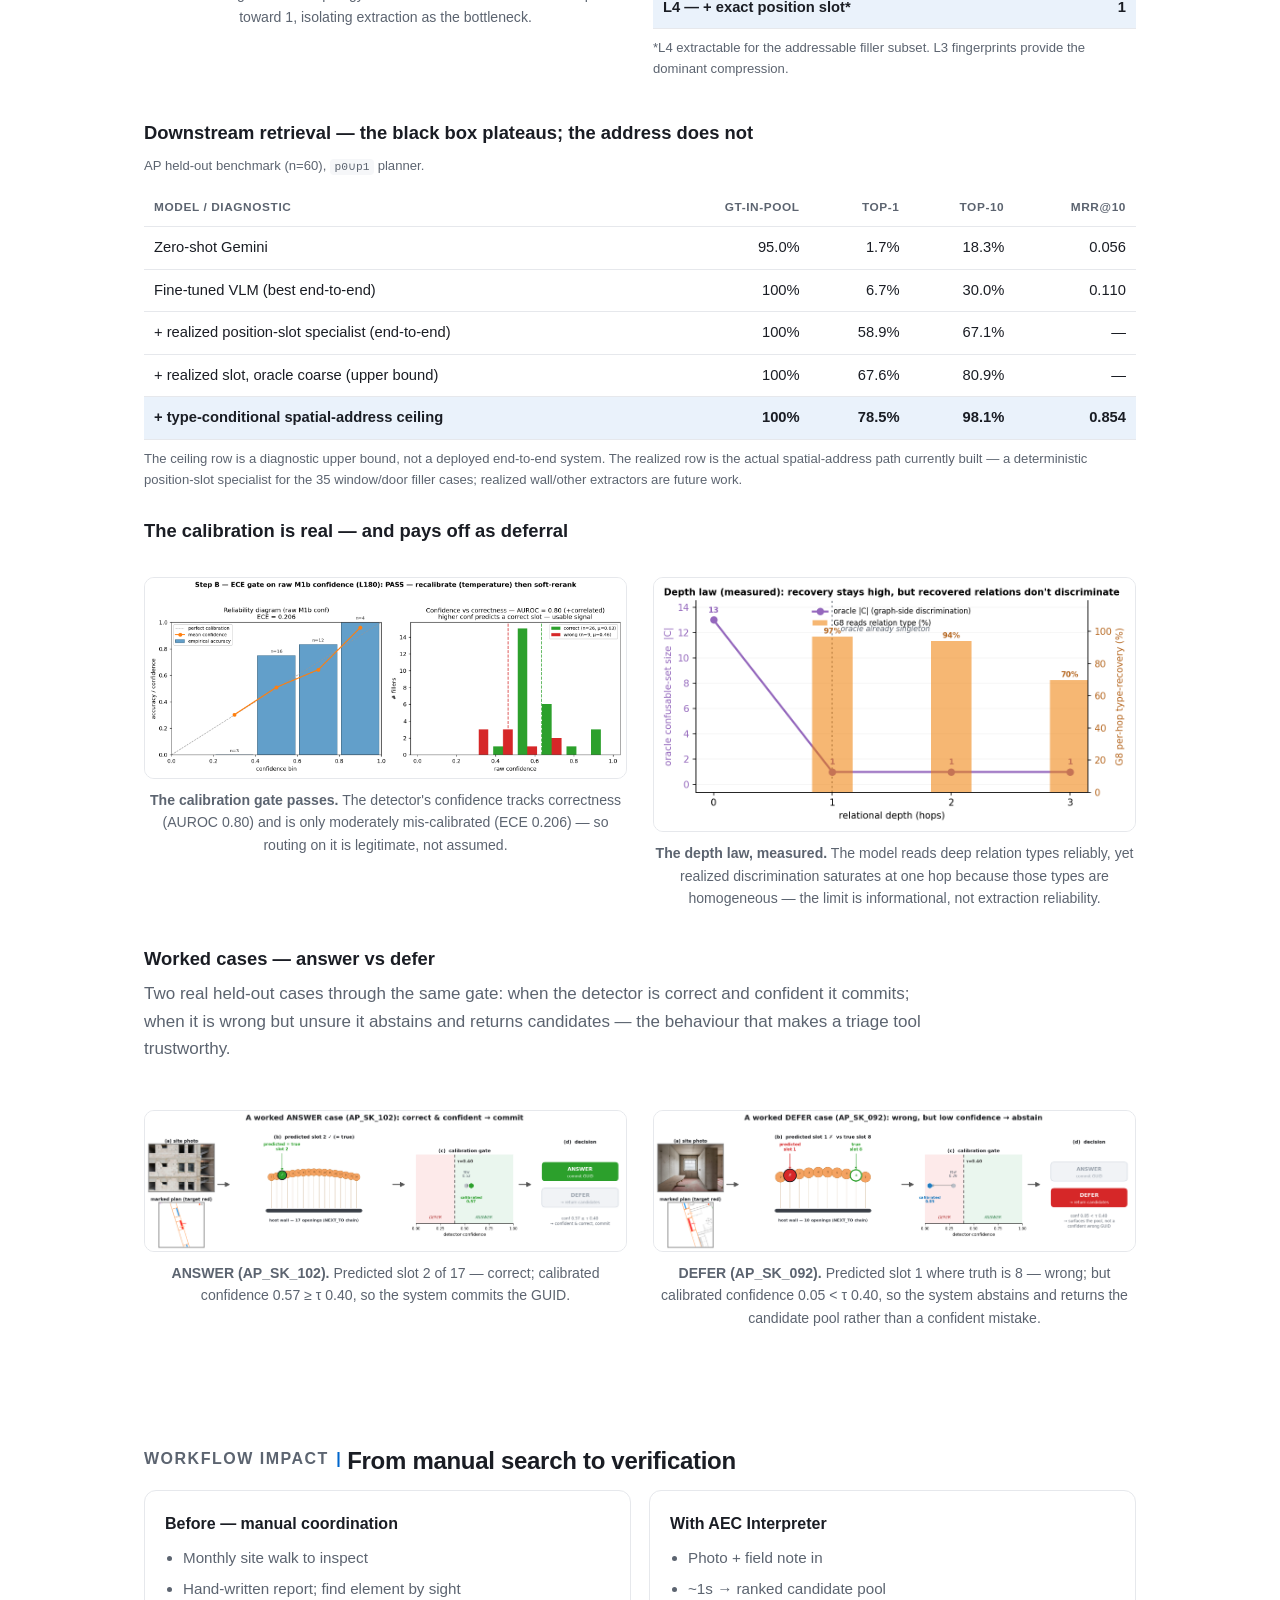
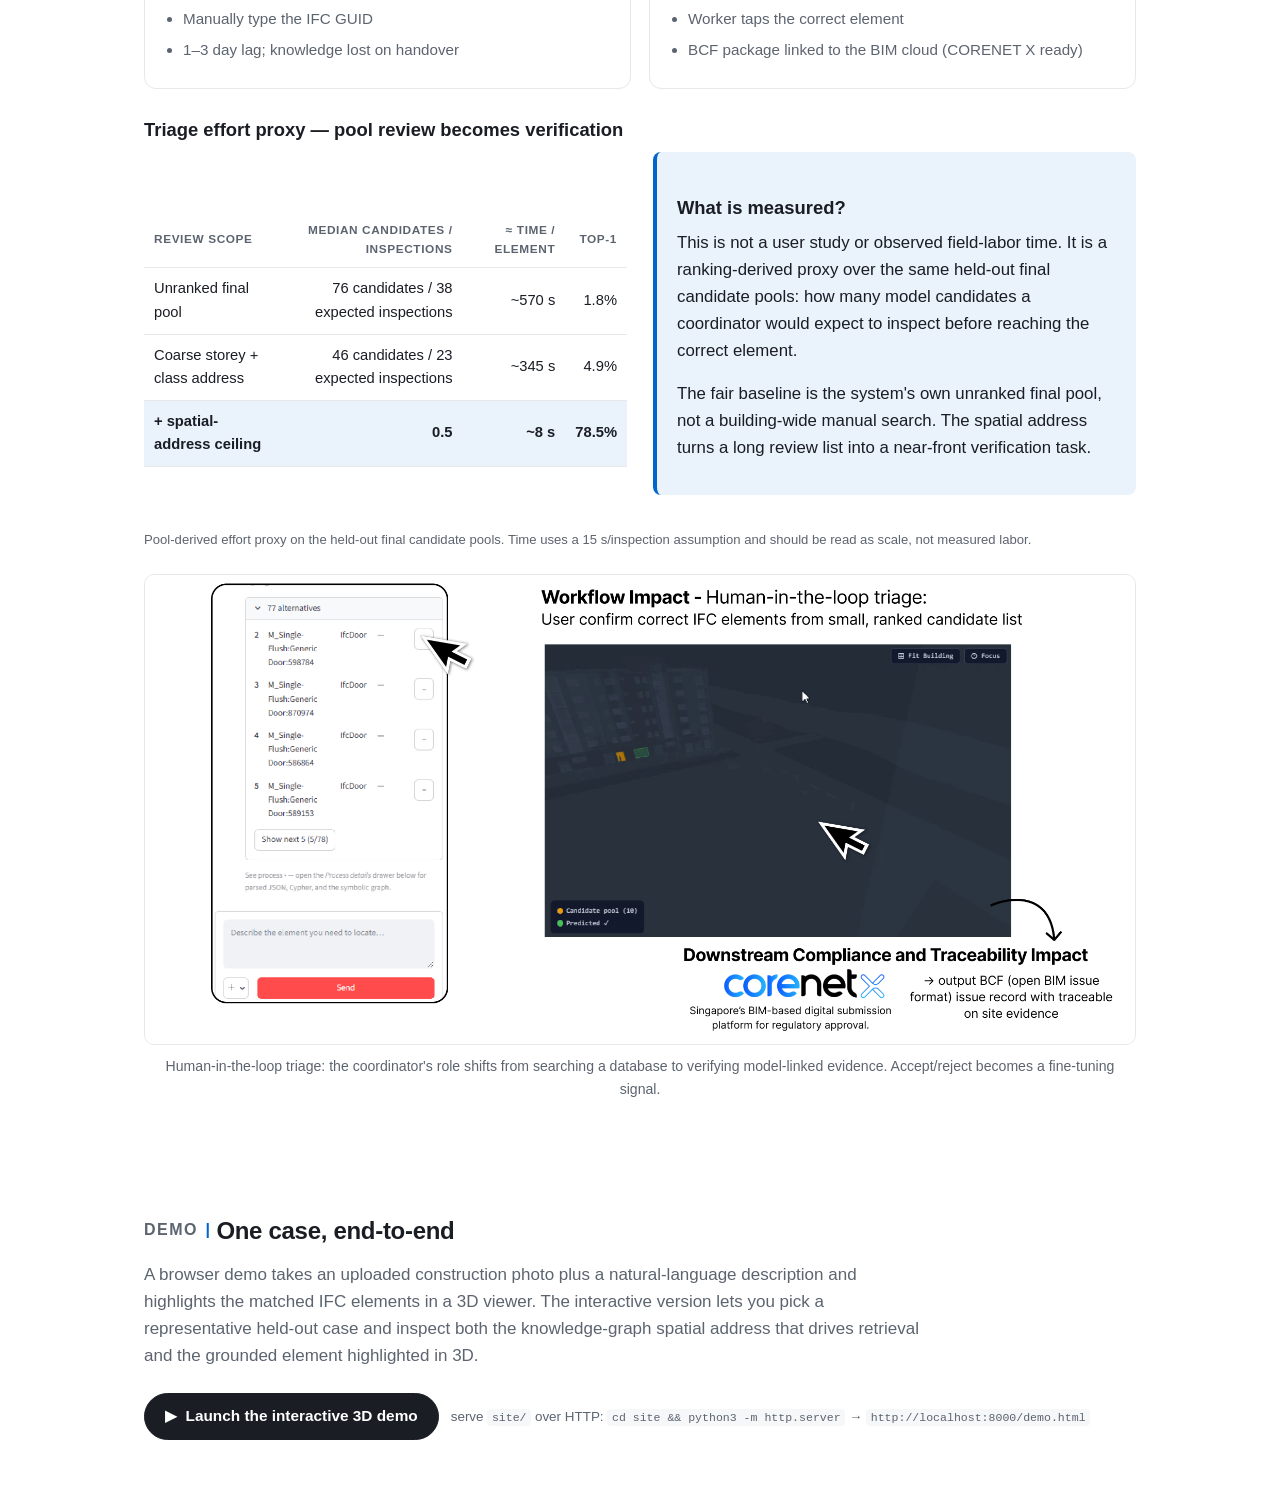
==== commit c4efd734: "update paper" ====
--- a/site/index.html
+++ b/site/index.html
@@ -22,7 +22,8 @@
     <div class="btns">
       <a class="btn" href="https://github.com/hyChia88/aec-interpreter.git" target="_blank" rel="noopener">💻 Git Repo</a>
       <a class="btn ghost" href="assets/pdfs/paper.pdf" target="_blank" rel="noopener">📄 Paper (PDF)</a>
-      <a class="btn ghost" href="#demo">▶ Video Demo</a>
+      <a class="btn ghost" href="#video">🎬 Video Walkthrough</a>
+      <a class="btn ghost" href="demo.html">🔎 &nbsp;Interactive Demo</a>
     </div>
   </div>
 </header>
@@ -303,24 +304,26 @@
       </div>
     </div>
 
-    <!--  TODO: 确认这个section的数据是否真实，manual scan应该没有数据（虽然可以比
-     较final pool 1000+ itens，然是可以比较coarse address 76+ items. etc. 用final pool candidates 来比较  -->
-    <h3>Triage effort — search becomes verification</h3>
+    <h3>Triage effort proxy — pool review becomes verification</h3>
     <div class="grid2" style="align-items:center">
-      <figure style="margin-top:6px">
-        <img src="assets/triage_effort.png" alt="Triage effort proxy: median candidate inspections drop from 38 to 0.5 with the spatial address.">
-        <figcaption>The spatial address changes the coordinator's task from scanning a long candidate list to verifying a near-front-ranked element.</figcaption>
-      </figure>
       <table>
-        <thead><tr><th>Arm</th><th class="n">Median inspections</th><th class="n">≈ time / element</th><th class="n">Success@1</th></tr></thead>
+        <thead><tr><th>Review scope</th><th class="n">Median candidates / inspections</th><th class="n">≈ time / element</th><th class="n">Top-1</th></tr></thead>
         <tbody>
-          <tr><td>Manual scan, no ranking</td><td class="n">38.0</td><td class="n">~570 s</td><td class="n">1.8%</td></tr>
-          <tr><td>Coarse storey + class</td><td class="n">23.0</td><td class="n">~345 s</td><td class="n">4.9%</td></tr>
+          <tr><td>Unranked final pool</td><td class="n">76 candidates / 38 expected inspections</td><td class="n">~570 s</td><td class="n">1.8%</td></tr>
+          <tr><td>Coarse storey + class address</td><td class="n">46 candidates / 23 expected inspections</td><td class="n">~345 s</td><td class="n">4.9%</td></tr>
           <tr class="best"><td>+ spatial-address ceiling</td><td class="n">0.5</td><td class="n">~8 s</td><td class="n">78.5%</td></tr>
         </tbody>
       </table>
-    </div>
-    <p class="tcap">A ranking-derived effort proxy (15 s/inspection assumption), not a user study.</p>
+      <div class="callout">
+        <h3>What is measured?</h3>
+        <p>This is not a user study or observed field-labor time. It is a ranking-derived proxy over
+          the same held-out final candidate pools: how many model candidates a coordinator would
+          expect to inspect before reaching the correct element.</p>
+        <p>The fair baseline is the system's own unranked final pool, not a building-wide manual
+          search. The spatial address turns a long review list into a near-front verification task.</p>
+      </div>
+    </div>
+    <p class="tcap">Pool-derived effort proxy on the held-out final candidate pools. Time uses a 15 s/inspection assumption and should be read as scale, not measured labor.</p>
 
     <figure>
       <img src="assets/portfolio/fig-workflow-impact.png" alt="Human-in-the-loop triage and downstream BCF / CORENET compliance">
@@ -329,7 +332,7 @@
   </div>
 </section>
 
-<!-- Demo (video kept) -->
+<!-- Demo -->
 <section id="demo">
   <div class="wrap">
     <h2><span class="num">Demo</span>One case, end-to-end</h2>
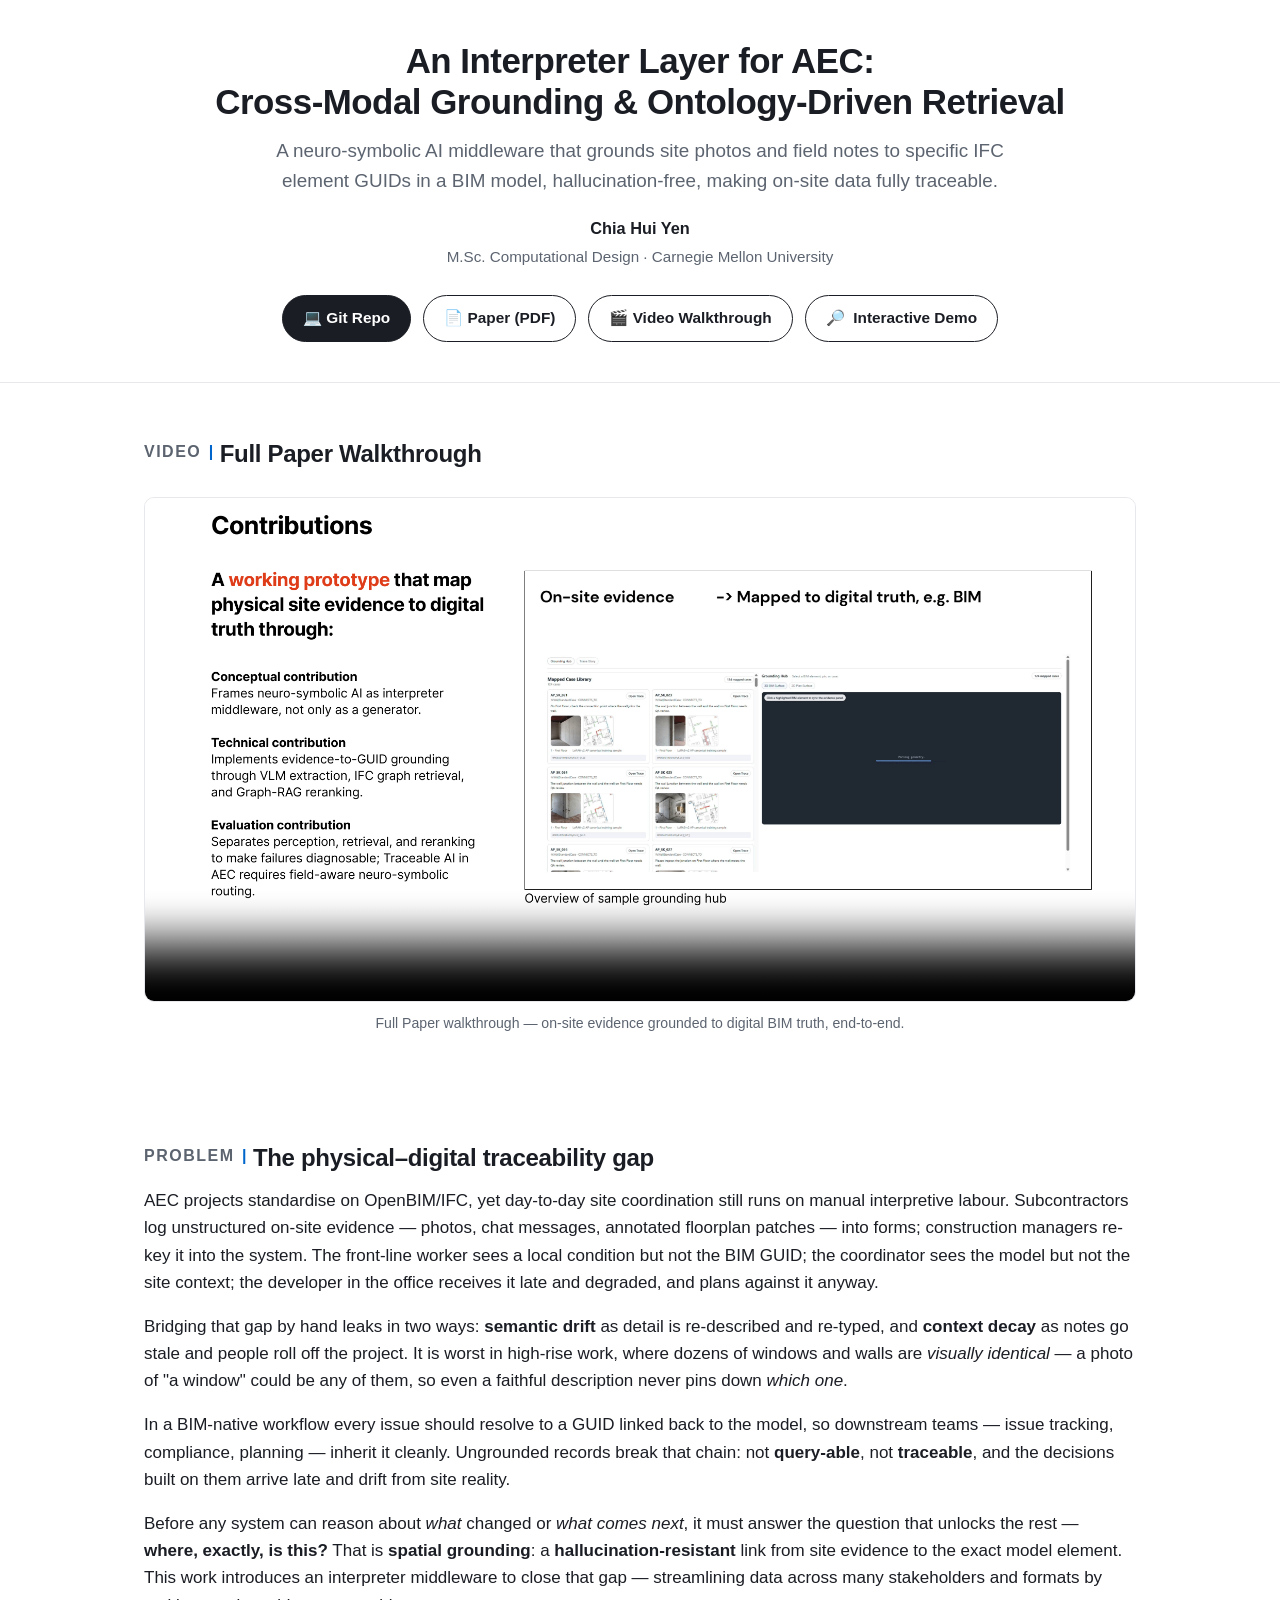
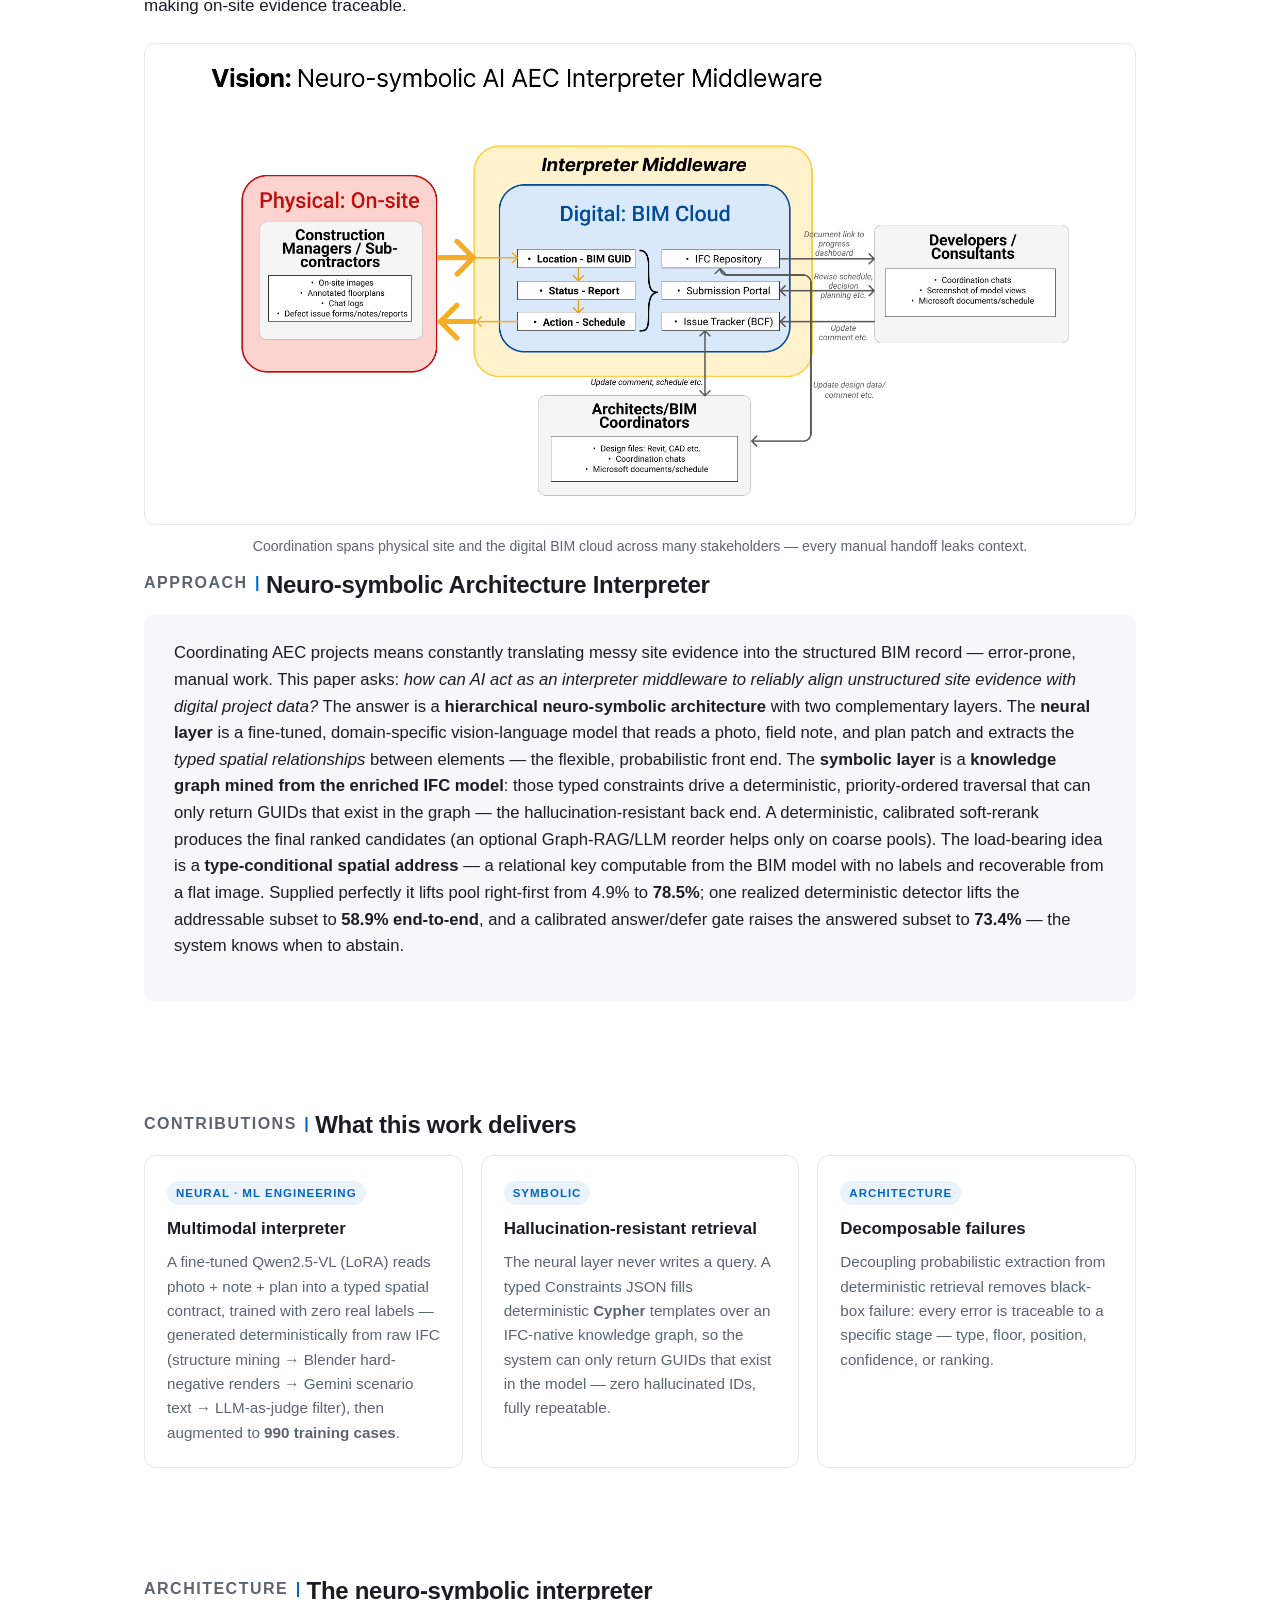
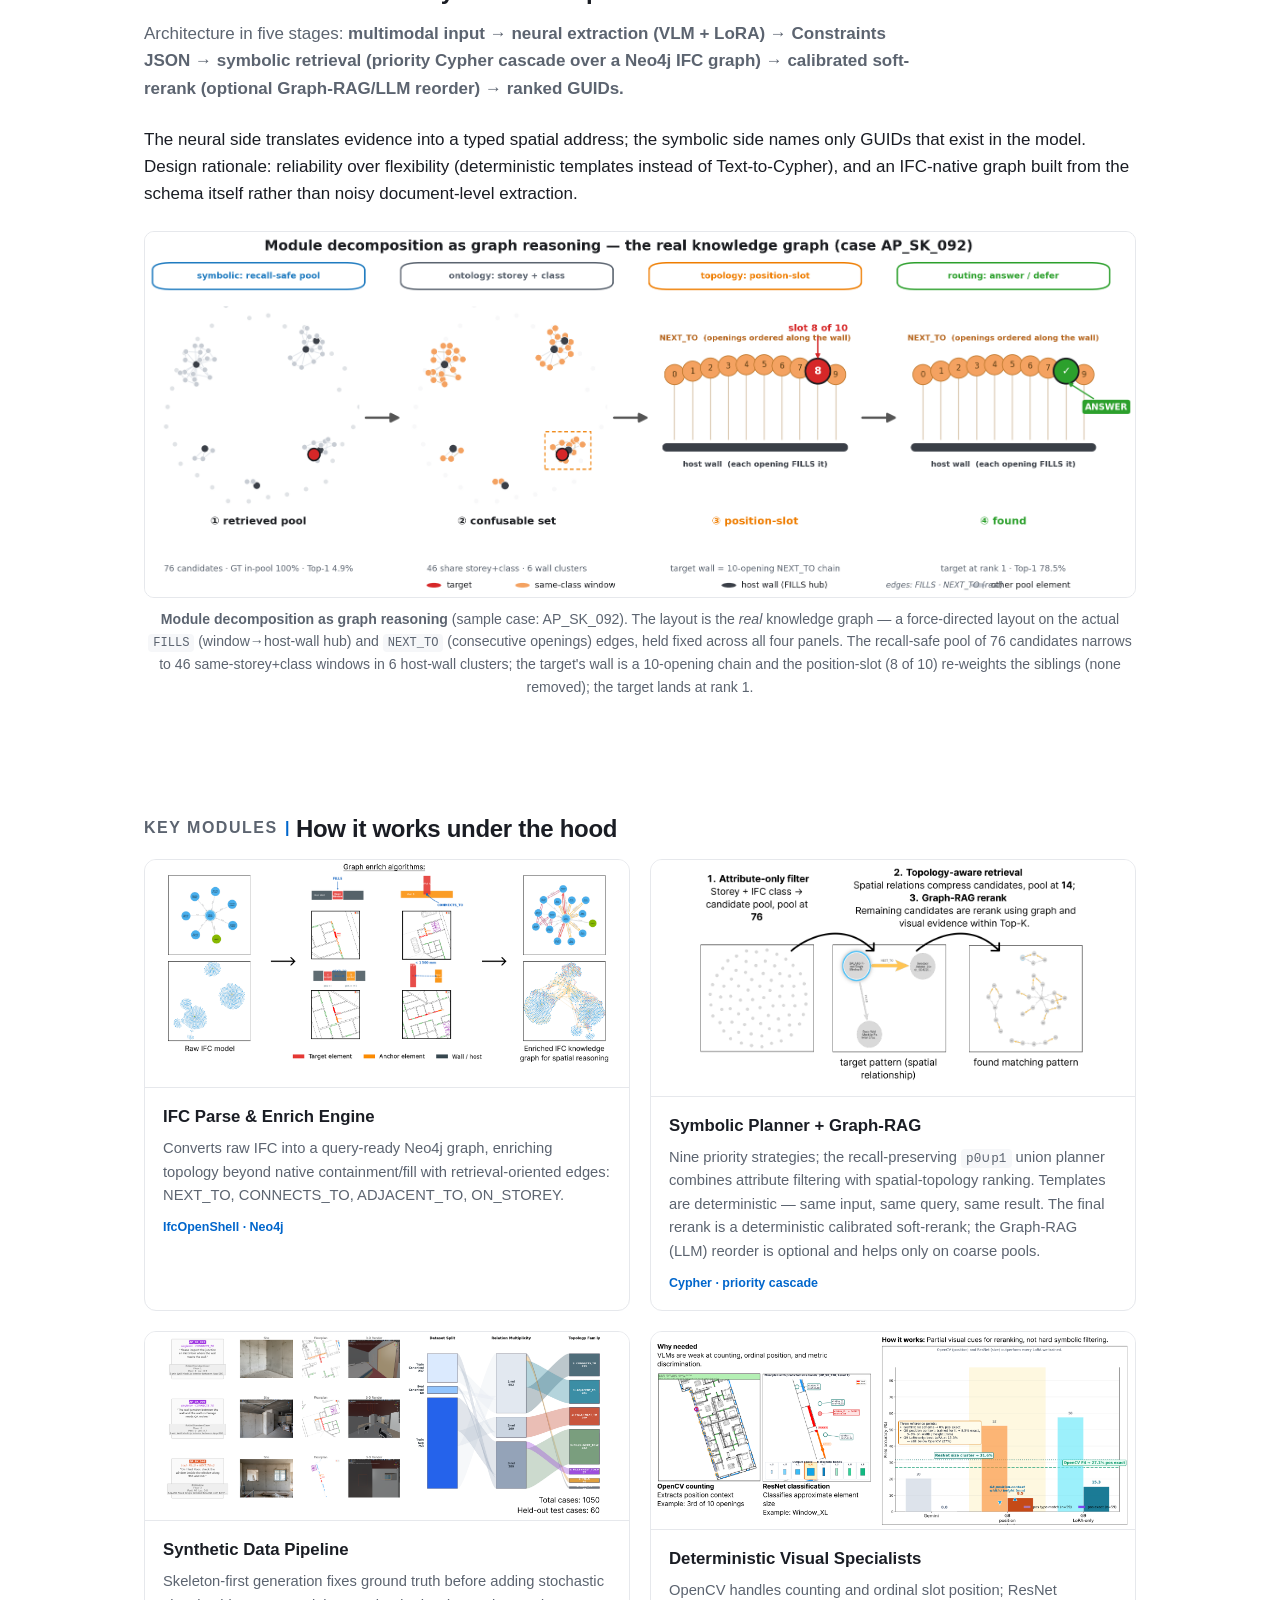
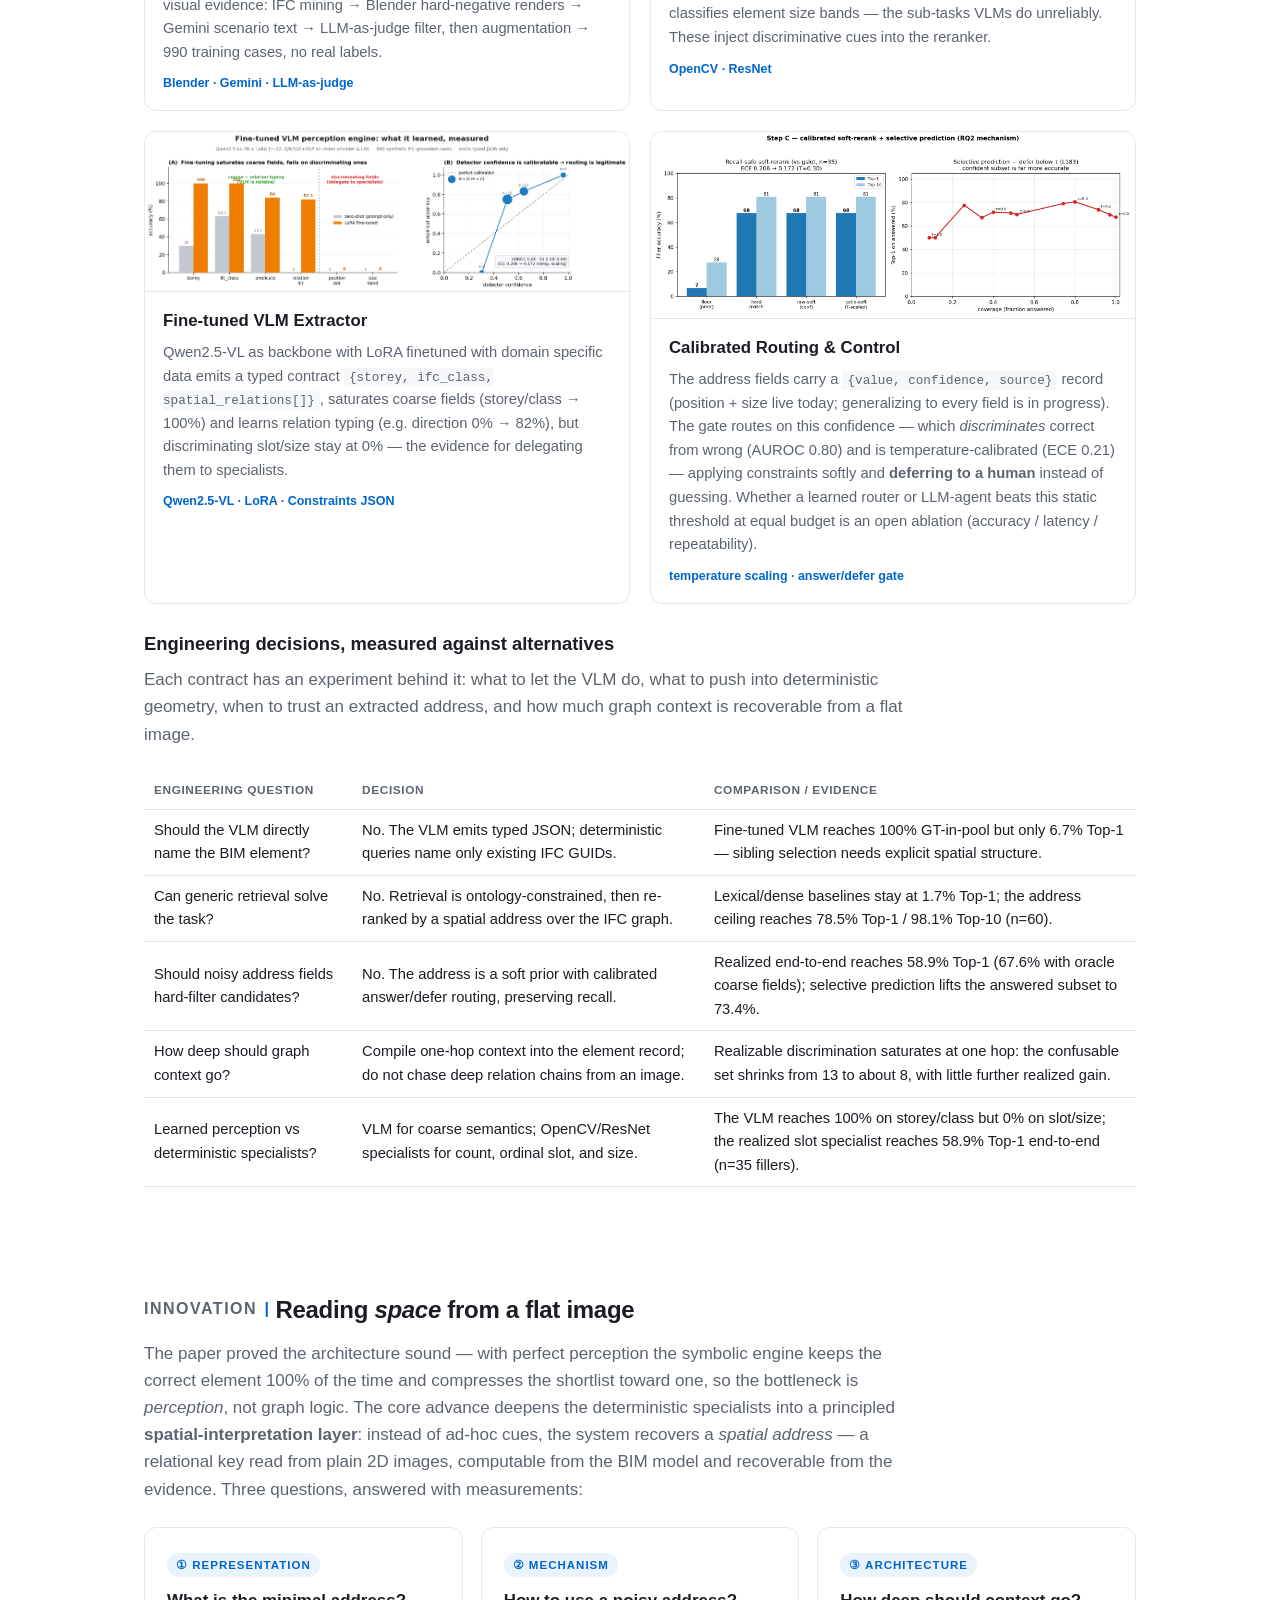
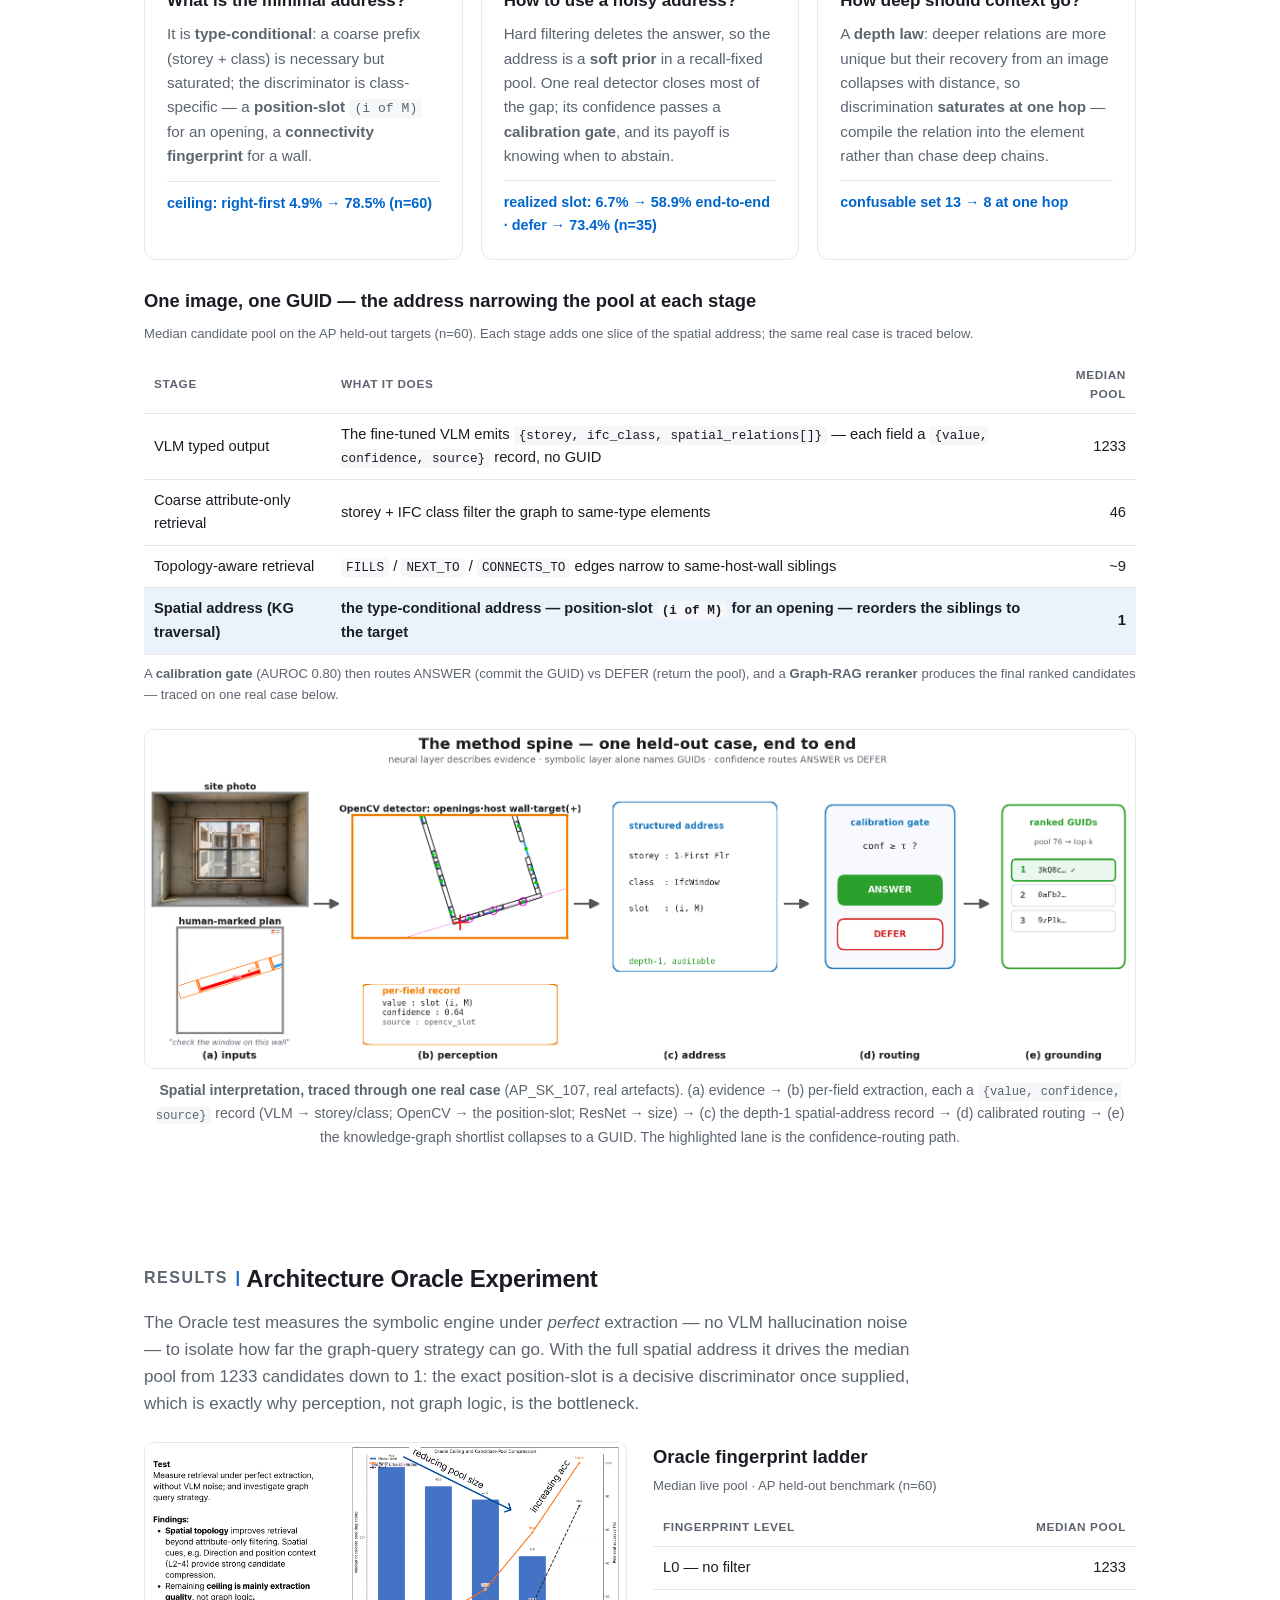
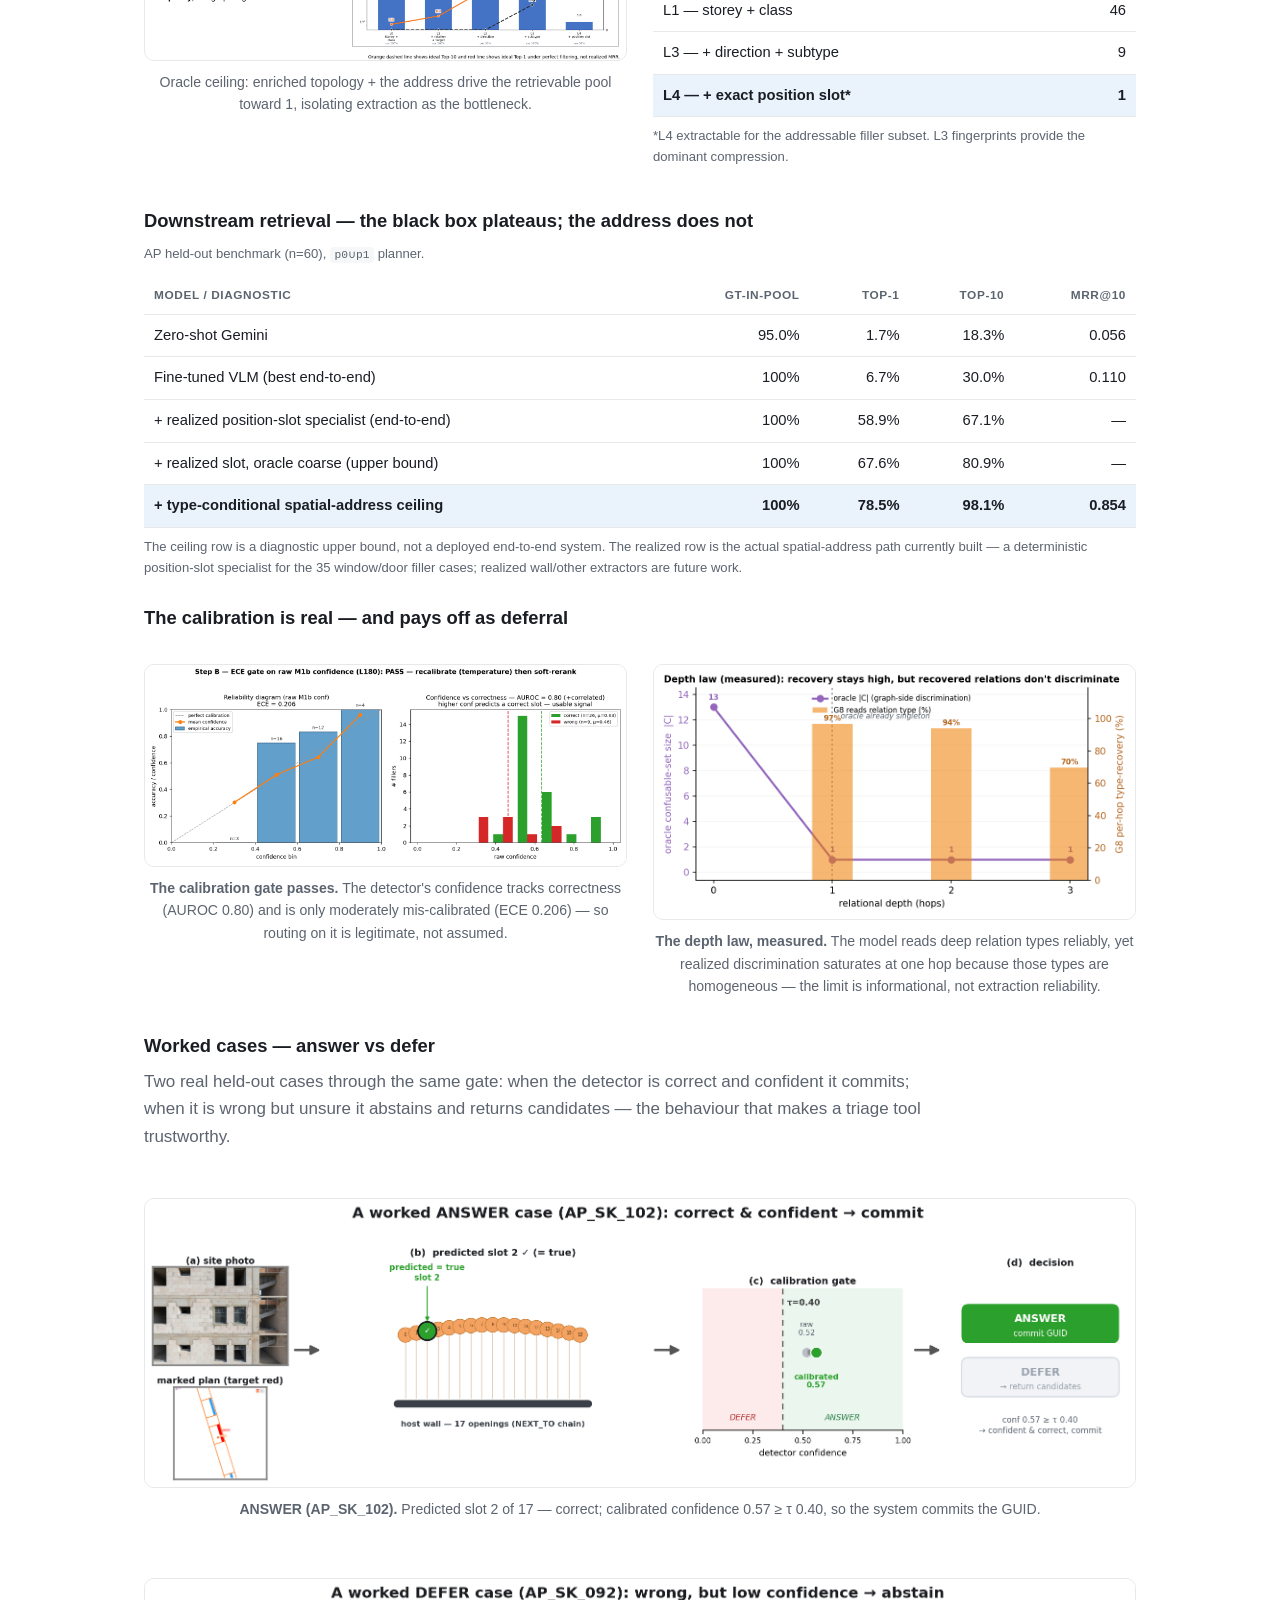
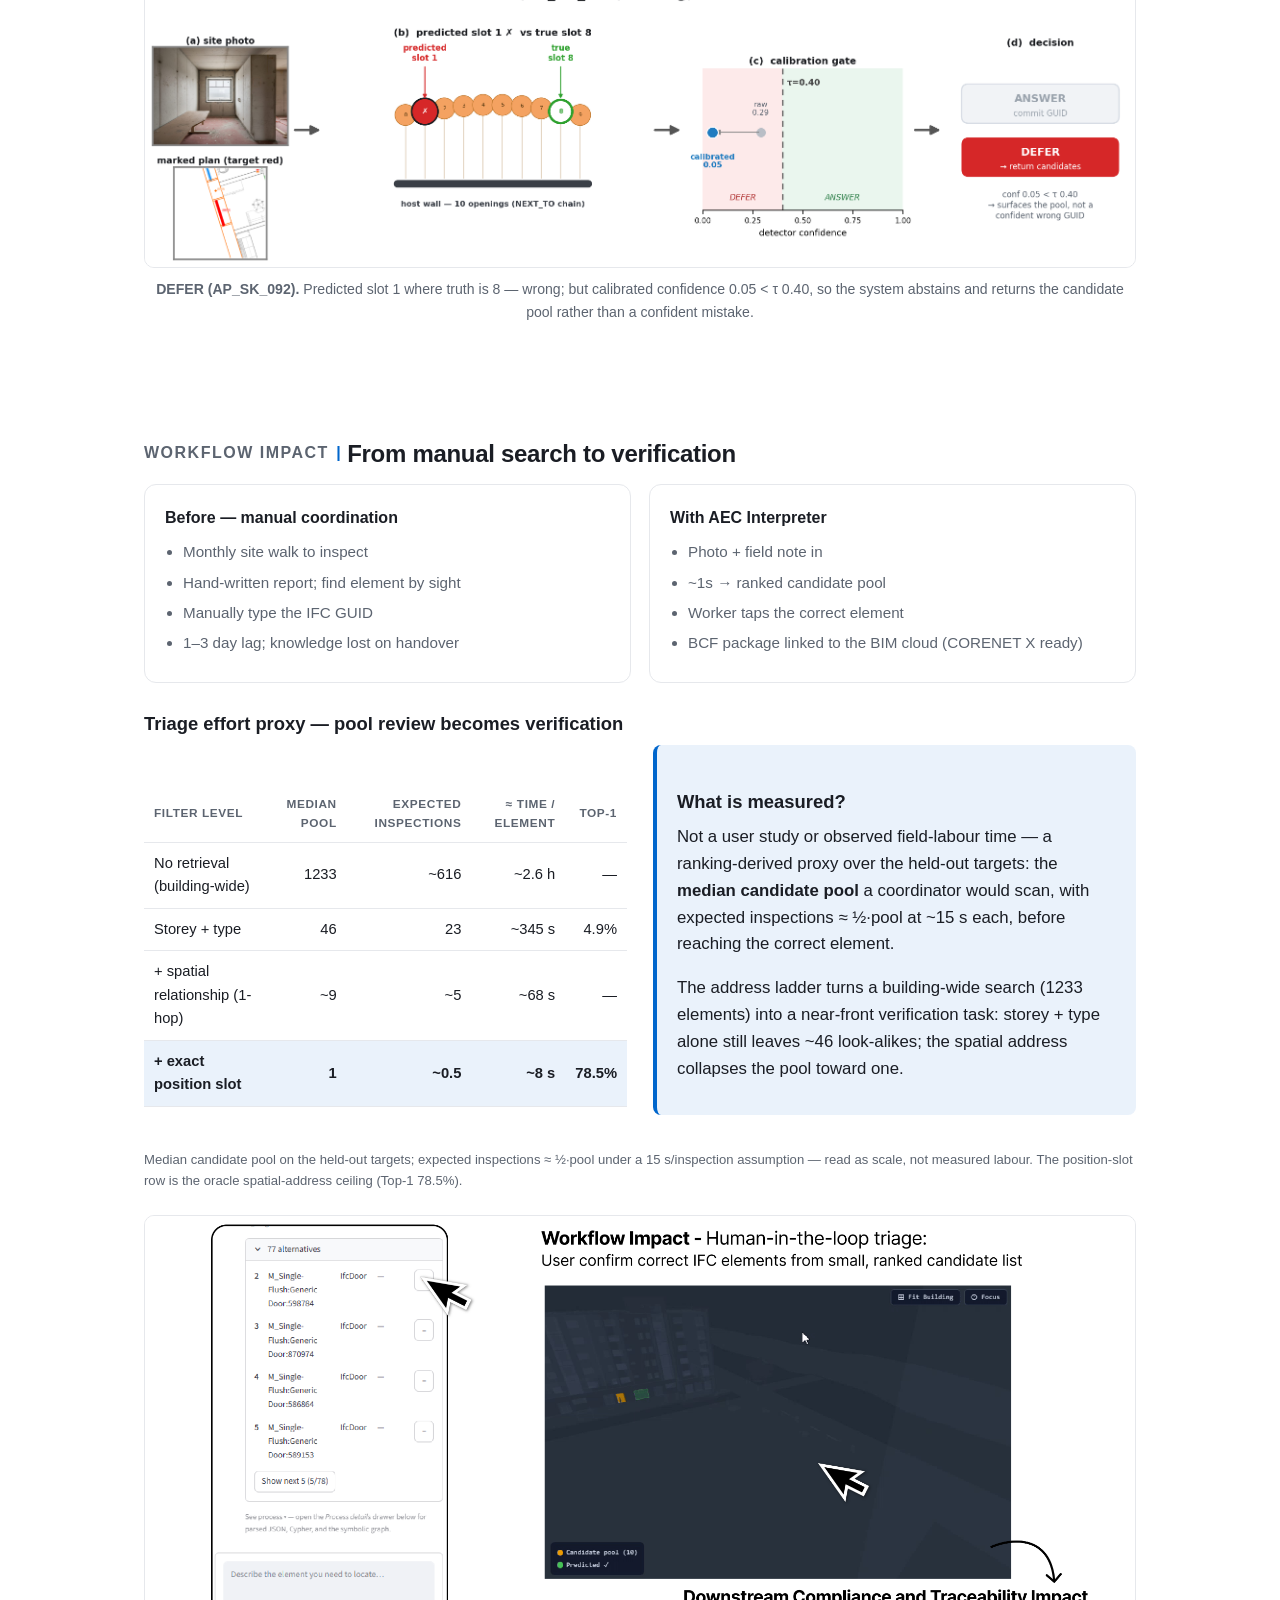
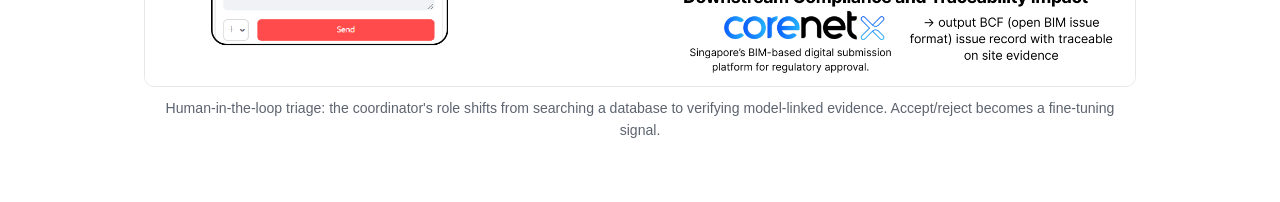
==== commit c97ad4a9: "update writing in index" ====
--- a/site/index.html
+++ b/site/index.html
@@ -31,7 +31,7 @@
 
 <section id="video">
   <div class="wrap">
-    <h2><span class="num">Demo</span>Full Paper Walkthrough</h2>
+    <h2><span class="num">Video</span>Full Paper Walkthrough</h2>
     <video class="demo-video" controls preload="metadata" poster="assets/portfolio/fig-demo-hub.png">
       <source src="assets/video/MSCD_demo_web.mp4" type="video/mp4">
       Your browser does not support the video tag —
@@ -44,7 +44,7 @@
 <!-- Problem -->
 <section id="problem">
   <div class="wrap">
-    <h2><span class="num">The Problem</span>The physical–digital traceability gap</h2>
+    <h2><span class="num">Problem</span>The physical–digital traceability gap</h2>
     <p>AEC projects standardise on OpenBIM/IFC, yet day-to-day site coordination still runs on manual interpretive labour. Subcontractors log unstructured on-site evidence — photos, chat messages, annotated floorplan patches — into forms; construction managers re-key it into the system. The front-line worker sees a local condition but not the BIM GUID; the coordinator sees the model but not the site context; the developer in the office receives it late and degraded, and plans against it anyway.</p>
     <p>Bridging that gap by hand leaks in two ways: <strong>semantic drift</strong> as detail is re-described and re-typed, and <strong>context decay</strong> as notes go stale and people roll off the project. It is worst in high-rise work, where dozens of windows and walls are <em>visually identical</em> — a photo of "a window" could be any of them, so even a faithful description never pins down <em>which one</em>.</p>
     <p>In a BIM-native workflow every issue should resolve to a GUID linked back to the model, so downstream teams — issue tracking, compliance, planning — inherit it cleanly. Ungrounded records break that chain: not <strong>query-able</strong>, not <strong>traceable</strong>, and the decisions built on them arrive late and drift from site reality.</p>
@@ -57,9 +57,9 @@
   </div>
 
   <div class="wrap">
-    <h2><span class="num">Approach</span>Our solution</h2>
+    <h2><span class="num">Approach</span>Neuro-symbolic Architecture Interpreter</h2>
     <div class="abstract">
-      <p>Coordinating AEC projects means constantly translating messy site evidence into the structured BIM record — error-prone, manual work. This paper asks: <em>how can AI act as an interpreter middleware to reliably align unstructured site evidence with digital project data?</em> The answer is a <strong>hierarchical neuro-symbolic architecture</strong>: a fine-tuned vision-language model extracts typed spatial constraints, and a deterministic symbolic layer runs a priority-ordered traversal over an enriched IFC knowledge graph, with a Graph-RAG reranker producing the final ranked candidates. The load-bearing idea is a <strong>type-conditional spatial address</strong> — a relational key computable from the BIM model with no labels and recoverable from a flat image. Supplied perfectly it lifts pool right-first from 4.9% to <strong>78.5%</strong>; one realized deterministic detector lifts the addressable subset to <strong>58.9% end-to-end</strong>, and a calibrated answer/defer gate raises the answered subset to <strong>73.4%</strong> — the system knows when to abstain.</p>
+      <p>Coordinating AEC projects means constantly translating messy site evidence into the structured BIM record — error-prone, manual work. This paper asks: <em>how can AI act as an interpreter middleware to reliably align unstructured site evidence with digital project data?</em> The answer is a <strong>hierarchical neuro-symbolic architecture</strong> with two complementary layers. The <strong>neural layer</strong> is a fine-tuned, domain-specific vision-language model that reads a photo, field note, and plan patch and extracts the <em>typed spatial relationships</em> between elements — the flexible, probabilistic front end. The <strong>symbolic layer</strong> is a <strong>knowledge graph mined from the enriched IFC model</strong>: those typed constraints drive a deterministic, priority-ordered traversal that can only return GUIDs that exist in the graph — the hallucination-resistant back end. A deterministic, calibrated soft-rerank produces the final ranked candidates (an optional Graph-RAG/LLM reorder helps only on coarse pools). The load-bearing idea is a <strong>type-conditional spatial address</strong> — a relational key computable from the BIM model with no labels and recoverable from a flat image. Supplied perfectly it lifts pool right-first from 4.9% to <strong>78.5%</strong>; one realized deterministic detector lifts the addressable subset to <strong>58.9% end-to-end</strong>, and a calibrated answer/defer gate raises the answered subset to <strong>73.4%</strong> — the system knows when to abstain.</p>
     </div>
   </div>
 </section>
@@ -72,7 +72,7 @@
       <div class="card">
         <span class="tag">Neural · ML Engineering</span>
         <h3>Multimodal interpreter</h3>
-        <p>A fine-tuned Qwen2.5-VL (LoRA) reads photo + note + plan into a typed spatial contract, trained with <strong>zero real labels</strong> — 990 cases generated deterministically from raw IFC (structure mining → Blender hard negatives → LLM-as-judge).</p>
+        <p>A fine-tuned Qwen2.5-VL (LoRA) reads photo + note + plan into a typed spatial contract, trained with zero real labels — generated deterministically from raw IFC (structure mining → Blender hard-negative renders → Gemini scenario text → LLM-as-judge filter), then augmented to <strong>990 training cases</strong>.</p>
       </div>
       <div class="card">
         <span class="tag">Symbolic</span>
@@ -92,12 +92,12 @@
 <section id="system">
   <div class="wrap">
     <h2><span class="num">Architecture</span>The neuro-symbolic interpreter</h2>
-    <p class="lead">Architecture in five stages: <strong>multimodal input → neural extraction (VLM + LoRA) → Constraints JSON → symbolic retrieval (priority Cypher cascade over a Neo4j IFC graph) → Graph-RAG reranking → ranked GUIDs.</strong> </p>
+    <p class="lead">Architecture in five stages: <strong>multimodal input → neural extraction (VLM + LoRA) → Constraints JSON → symbolic retrieval (priority Cypher cascade over a Neo4j IFC graph) → calibrated soft-rerank (optional Graph-RAG/LLM reorder) → ranked GUIDs.</strong> </p>
     <p> The neural side translates evidence into a typed spatial address; the symbolic side names only GUIDs that exist in the model. Design rationale: reliability over flexibility (deterministic templates instead of Text-to-Cypher), and an IFC-native graph built from the schema itself rather than noisy document-level extraction.</p>
     <figure>
       <img src="assets/graph_reasoning.png"
            alt="Module decomposition as graph reasoning on a real case: pool narrows from 76 to 46 same-class siblings, the position-slot resolves to rank 1">
-      <figcaption><strong>Module decomposition as graph reasoning</strong> (real case AP_SK_092). The layout is the <em>real</em> knowledge graph — a force-directed layout on the actual <code>FILLS</code> (window→host-wall hub) and <code>NEXT_TO</code> (consecutive openings) edges, held fixed across all four panels. The recall-safe pool of 76 candidates narrows to 46 same-storey+class windows in 6 host-wall clusters; the target's wall is a 10-opening chain and the position-slot (8 of 10) re-weights the siblings (none removed); the target lands at rank 1.</figcaption>
+      <figcaption><strong>Module decomposition as graph reasoning</strong> (sample case: AP_SK_092). The layout is the <em>real</em> knowledge graph — a force-directed layout on the actual <code>FILLS</code> (window→host-wall hub) and <code>NEXT_TO</code> (consecutive openings) edges, held fixed across all four panels. The recall-safe pool of 76 candidates narrows to 46 same-storey+class windows in 6 host-wall clusters; the target's wall is a 10-opening chain and the position-slot (8 of 10) re-weights the siblings (none removed); the target lands at rank 1.</figcaption>
     </figure>
   </div>
 </section>
@@ -119,7 +119,7 @@
         <img src="assets/portfolio/fig-symbolic-retrieval.png" alt="Symbolic retrieval planner combining attribute filter and topology rerank">
         <div class="body">
           <h3>Symbolic Planner + Graph-RAG</h3>
-          <p>Nine priority strategies; the recall-preserving <code>p0∪p1</code> union planner combines attribute filtering with spatial-topology ranking. Templates are deterministic — same input, same query, same result.</p>
+          <p>Nine priority strategies; the recall-preserving <code>p0∪p1</code> union planner combines attribute filtering with spatial-topology ranking. Templates are deterministic — same input, same query, same result. The final rerank is a deterministic calibrated soft-rerank; the Graph-RAG (LLM) reorder is optional and helps only on coarse pools.</p>
           <div class="stack">Cypher · priority cascade</div>
         </div>
       </div>
@@ -127,7 +127,7 @@
         <img src="assets/portfolio/fig-data-pipeline.png" alt="Synthetic data pipeline: IFC mining, Blender synthesis, LLM-as-judge filtering">
         <div class="body">
           <h3>Synthetic Data Pipeline</h3>
-          <p>Skeleton-first generation fixes ground truth before adding stochastic visual evidence: IFC mining → Blender renders with hard negatives → Gemini text → LLM-as-judge filter → 990 cases, no real labels.</p>
+          <p>Skeleton-first generation fixes ground truth before adding stochastic visual evidence: IFC mining → Blender hard-negative renders → Gemini scenario text → LLM-as-judge filter, then augmentation → 990 training cases, no real labels.</p>
           <div class="stack">Blender · Gemini · LLM-as-judge</div>
         </div>
       </div>
@@ -143,7 +143,7 @@
         <img src="assets/vlm_finetune.png" alt="Fine-tuned VLM measured per-field, with a calibratable detector confidence">
         <div class="body">
           <h3>Fine-tuned VLM Extractor</h3>
-          <p>Qwen2.5-VL + LoRA (G-series) emits a typed contract <code>{storey, ifc_class, spatial_relations[]}</code>. Fine-tuning saturates coarse fields (storey/class → 100%) and learns relation typing (direction 0% → 82%), but discriminating slot/size stay at 0% — the evidence for delegating them to specialists.</p>
+          <p>Qwen2.5-VL as backbone with LoRA finetuned with domain specific data emits a typed contract <code>{storey, ifc_class, spatial_relations[]}</code>, saturates coarse fields (storey/class → 100%) and learns relation typing (e.g. direction 0% → 82%), but discriminating slot/size stay at 0% — the evidence for delegating them to specialists.</p>
           <div class="stack">Qwen2.5-VL · LoRA · Constraints JSON</div>
         </div>
       </div>
@@ -151,7 +151,7 @@
         <img src="assets/calibrate_rerank.png" alt="Calibrated confidence routing and selective-prediction curve">
         <div class="body">
           <h3>Calibrated Routing &amp; Control</h3>
-          <p>Every field carries a <code>{value, confidence, source}</code> record. An orchestration layer routes on calibrated confidence (AUROC 0.80) — applying constraints softly and <strong>deferring to a human</strong> instead of guessing. Studied as static → learned router → LLM-agent ablation on accuracy, latency, and repeatability.</p>
+          <p>The address fields carry a <code>{value, confidence, source}</code> record (position + size live today; generalizing to every field is in progress). The gate routes on this confidence — which <em>discriminates</em> correct from wrong (AUROC 0.80) and is temperature-calibrated (ECE 0.21) — applying constraints softly and <strong>deferring to a human</strong> instead of guessing. Whether a learned router or LLM-agent beats this static threshold at equal budget is an open ablation (accuracy / latency / repeatability).</p>
           <div class="stack">temperature scaling · answer/defer gate</div>
         </div>
       </div>
@@ -195,17 +195,24 @@
       <div class="card"><span class="tag">② Mechanism</span>
         <h3>How to use a noisy address?</h3>
         <p>Hard filtering deletes the answer, so the address is a <strong>soft prior</strong> in a recall-fixed pool. One real detector closes most of the gap; its confidence passes a <strong>calibration gate</strong>, and its payoff is knowing when to abstain.</p>
-        <div class="res">realized slot: 6.6% → 58.9% end-to-end · defer → 73.4% (n=35)</div></div>
+        <div class="res">realized slot: 6.7% → 58.9% end-to-end · defer → 73.4% (n=35)</div></div>
       <div class="card"><span class="tag">③ Architecture</span>
         <h3>How deep should context go?</h3>
         <p>A <strong>depth law</strong>: deeper relations are more unique but their recovery from an image collapses with distance, so discrimination <strong>saturates at one hop</strong> — compile the relation into the element rather than chase deep chains.</p>
         <div class="res">confusable set 13 → 8 at one hop</div></div>
     </div>
-    <figure>
-      <img src="assets/address_sample.png"
-           alt="A type-conditional spatial address: shared storey+class prefix, plus a class-specific body — position-slot for openings, connectivity fingerprint for walls.">
-      <figcaption><strong>What a type-conditional spatial address is</strong>, by class. A coarse ontological prefix (storey + IFC class) is shared but <em>non-discriminating</em> (oracle Top-1 4.9% alone). The discriminating body is class-specific: a <strong>position-slot</strong> <code>(i of M)</code> for an opening — image-recoverable, realized 58.9% end-to-end — and a <strong>connectivity fingerprint</strong> for a wall — oracle-discriminative but not image-recoverable. Each reorders the same retrieved pool to the per-class oracle Top-1 shown.</figcaption>
-    </figure>
+    <h3>One image, one GUID — the address narrowing the pool at each stage</h3>
+    <p class="tcap" style="margin-top:0">Median candidate pool on the AP held-out targets (n=60). Each stage adds one slice of the spatial address; the same real case is traced below.</p>
+    <table>
+      <thead><tr><th>Stage</th><th>What it does</th><th class="n">Median pool</th></tr></thead>
+      <tbody>
+        <tr><td>VLM typed output</td><td>The fine-tuned VLM emits <code>{storey, ifc_class, spatial_relations[]}</code> — each field a <code>{value, confidence, source}</code> record, no GUID</td><td class="n">1233</td></tr>
+        <tr><td>Coarse attribute-only retrieval</td><td>storey + IFC class filter the graph to same-type elements</td><td class="n">46</td></tr>
+        <tr><td>Topology-aware retrieval</td><td><code>FILLS</code> / <code>NEXT_TO</code> / <code>CONNECTS_TO</code> edges narrow to same-host-wall siblings</td><td class="n">~9</td></tr>
+        <tr class="best"><td>Spatial address (KG traversal)</td><td>the type-conditional address — position-slot <code>(i of M)</code> for an opening — reorders the siblings to the target</td><td class="n">1</td></tr>
+      </tbody>
+    </table>
+    <p class="tcap">A <strong>calibration gate</strong> (AUROC 0.80) then routes ANSWER (commit the GUID) vs DEFER (return the pool), and a <strong>Graph-RAG reranker</strong> produces the final ranked candidates — traced on one real case below.</p>
     <figure>
       <img src="assets/pipeline_shots.png"
            alt="The spatial-interpretation pipeline traced through one real case with real screenshots, stages (a)-(e)">
@@ -217,13 +224,8 @@
 <!-- Results -->
 <section id="results">
   <div class="wrap">
-    <h2><span class="num">Results</span>The address makes the architecture realizable</h2>
-    <div class="callout">
-      <strong>Headline:</strong> under perfect extraction the symbolic layer retains the correct element in
-      <strong>100% of cases</strong> and compresses the candidate pool from a median of
-      <strong>46 → 1</strong>. The architecture is provably sound — the remaining operational ceiling is
-      bound by neural extraction quality, not by graph logic.
-    </div>
+    <h2><span class="num">Results</span>Architecture Oracle Experiment</h2>
+    <p class="lead">The Oracle test measures the symbolic engine under <em>perfect</em> extraction — no VLM hallucination noise — to isolate how far the graph-query strategy can go. With the full spatial address it drives the median pool from 1233 candidates down to 1: the exact position-slot is a decisive discriminator once supplied, which is exactly why perception, not graph logic, is the bottleneck.</p>
 
     <div class="grid2">
       <figure style="margin-top:0">
@@ -270,7 +272,7 @@
 
     <h3>Worked cases — answer vs defer</h3>
     <p class="lead">Two real held-out cases through the same gate: when the detector is correct and confident it commits; when it is wrong but unsure it abstains and returns candidates — the behaviour that makes a triage tool trustworthy.</p>
-    <div class="grid2">
+    <div class="grid2" style="grid-template-columns:1fr">
       <figure><img src="assets/answer_case.png" alt="ANSWER case AP_SK_102: predicted slot 2 of 17 correct, calibrated confidence 0.57 above threshold, commit GUID.">
         <figcaption><strong>ANSWER (AP_SK_102).</strong> Predicted slot 2 of 17 — correct; calibrated confidence 0.57 ≥ τ 0.40, so the system commits the GUID.</figcaption></figure>
       <figure><img src="assets/defer_case.png" alt="DEFER case AP_SK_092: predicted slot 1 but truth slot 8, calibrated confidence 0.05 below threshold, abstain.">
@@ -307,23 +309,25 @@
     <h3>Triage effort proxy — pool review becomes verification</h3>
     <div class="grid2" style="align-items:center">
       <table>
-        <thead><tr><th>Review scope</th><th class="n">Median candidates / inspections</th><th class="n">≈ time / element</th><th class="n">Top-1</th></tr></thead>
+        <thead><tr><th>Filter level</th><th class="n">Median pool</th><th class="n">Expected inspections</th><th class="n">≈ time / element</th><th class="n">Top-1</th></tr></thead>
         <tbody>
-          <tr><td>Unranked final pool</td><td class="n">76 candidates / 38 expected inspections</td><td class="n">~570 s</td><td class="n">1.8%</td></tr>
-          <tr><td>Coarse storey + class address</td><td class="n">46 candidates / 23 expected inspections</td><td class="n">~345 s</td><td class="n">4.9%</td></tr>
-          <tr class="best"><td>+ spatial-address ceiling</td><td class="n">0.5</td><td class="n">~8 s</td><td class="n">78.5%</td></tr>
+          <tr><td>No retrieval (building-wide)</td><td class="n">1233</td><td class="n">~616</td><td class="n">~2.6 h</td><td class="n">—</td></tr>
+          <tr><td>Storey + type</td><td class="n">46</td><td class="n">23</td><td class="n">~345 s</td><td class="n">4.9%</td></tr>
+          <tr><td>+ spatial relationship (1-hop)</td><td class="n">~9</td><td class="n">~5</td><td class="n">~68 s</td><td class="n">—</td></tr>
+          <tr class="best"><td>+ exact position slot</td><td class="n">1</td><td class="n">~0.5</td><td class="n">~8 s</td><td class="n">78.5%</td></tr>
         </tbody>
       </table>
       <div class="callout">
         <h3>What is measured?</h3>
-        <p>This is not a user study or observed field-labor time. It is a ranking-derived proxy over
-          the same held-out final candidate pools: how many model candidates a coordinator would
-          expect to inspect before reaching the correct element.</p>
-        <p>The fair baseline is the system's own unranked final pool, not a building-wide manual
-          search. The spatial address turns a long review list into a near-front verification task.</p>
-      </div>
-    </div>
-    <p class="tcap">Pool-derived effort proxy on the held-out final candidate pools. Time uses a 15 s/inspection assumption and should be read as scale, not measured labor.</p>
+        <p>Not a user study or observed field-labour time — a ranking-derived proxy over the
+          held-out targets: the <strong>median candidate pool</strong> a coordinator would scan, with
+          expected inspections ≈ ½·pool at ~15 s each, before reaching the correct element.</p>
+        <p>The address ladder turns a building-wide search (1233 elements) into a near-front
+          verification task: storey + type alone still leaves ~46 look-alikes; the spatial address
+          collapses the pool toward one.</p>
+      </div>
+    </div>
+    <p class="tcap">Median candidate pool on the held-out targets; expected inspections ≈ ½·pool under a 15 s/inspection assumption — read as scale, not measured labour. The position-slot row is the oracle spatial-address ceiling (Top-1 78.5%).</p>
 
     <figure>
       <img src="assets/portfolio/fig-workflow-impact.png" alt="Human-in-the-loop triage and downstream BCF / CORENET compliance">
@@ -332,18 +336,5 @@
   </div>
 </section>
 
-<!-- Demo -->
-<section id="demo">
-  <div class="wrap">
-    <h2><span class="num">Demo</span>One case, end-to-end</h2>
-    <p class="lead">A browser demo takes an uploaded construction photo plus a natural-language description and highlights the matched IFC elements in a 3D viewer. The interactive version lets you pick a representative held-out case and inspect both the knowledge-graph spatial address that drives retrieval and the grounded element highlighted in 3D.</p>
-    <div class="btns" style="justify-content:flex-start;margin:22px 0 0">
-      <a class="btn" href="demo.html">▶ &nbsp;Launch the interactive 3D demo</a>
-      <span class="muted" style="font-size:.84rem;align-self:center">serve <code>site/</code> over HTTP:
-        <code>cd site &amp;&amp; python3 -m http.server</code> → <code>http://localhost:8000/demo.html</code></span>
-    </div>
-  </div>
-</section>
-
 </body>
 </html>
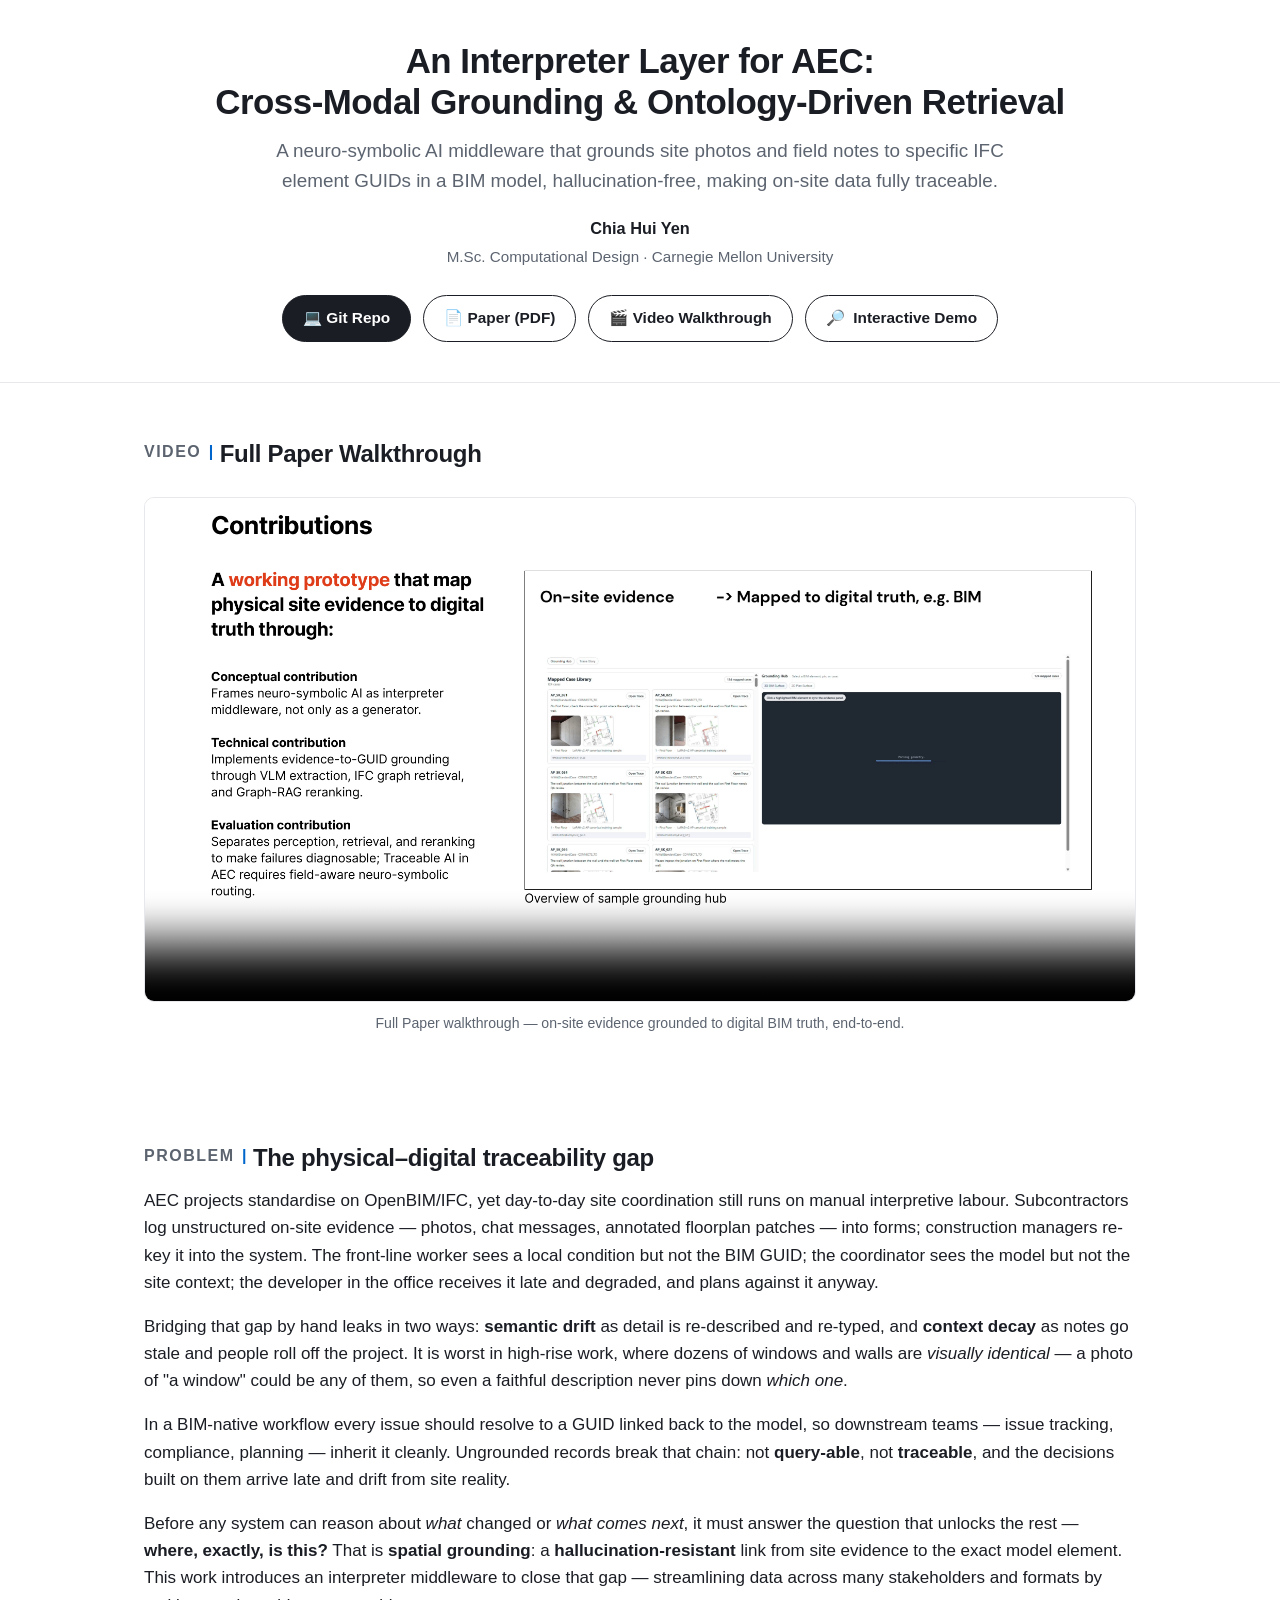
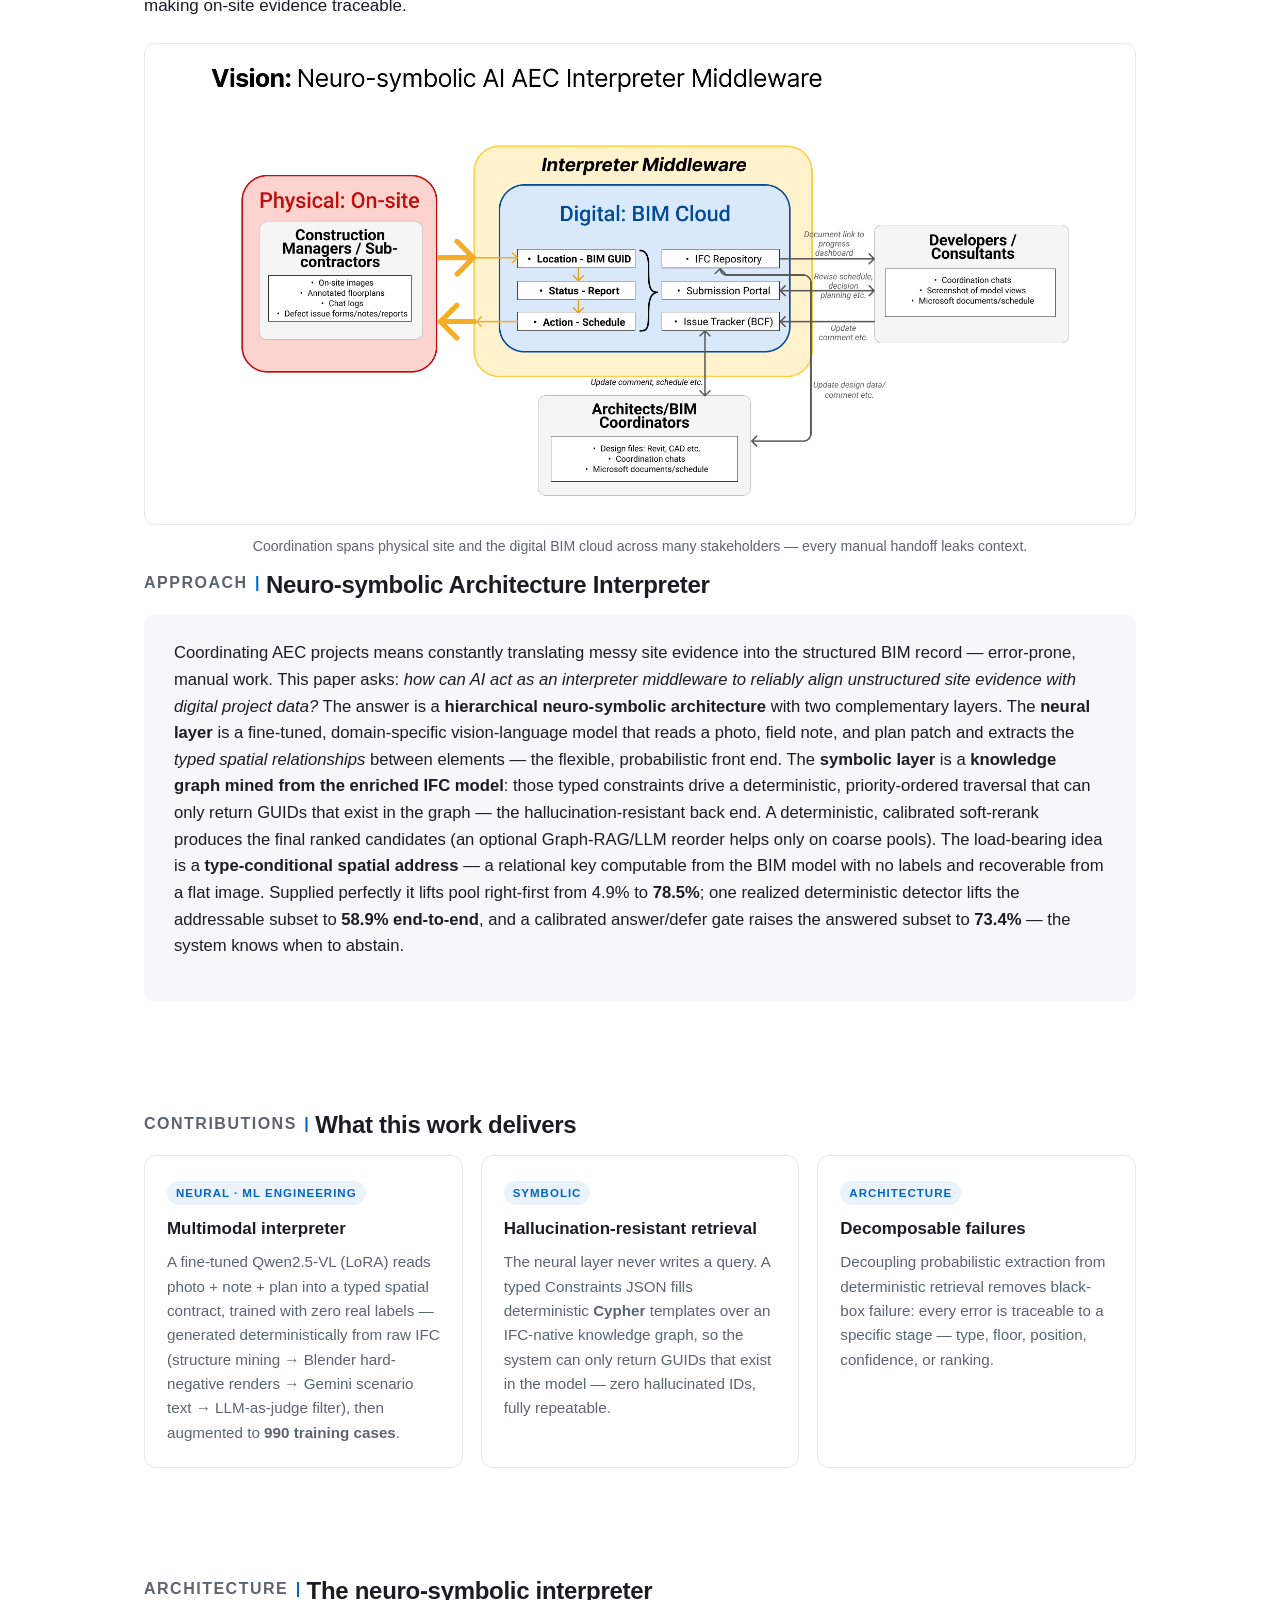
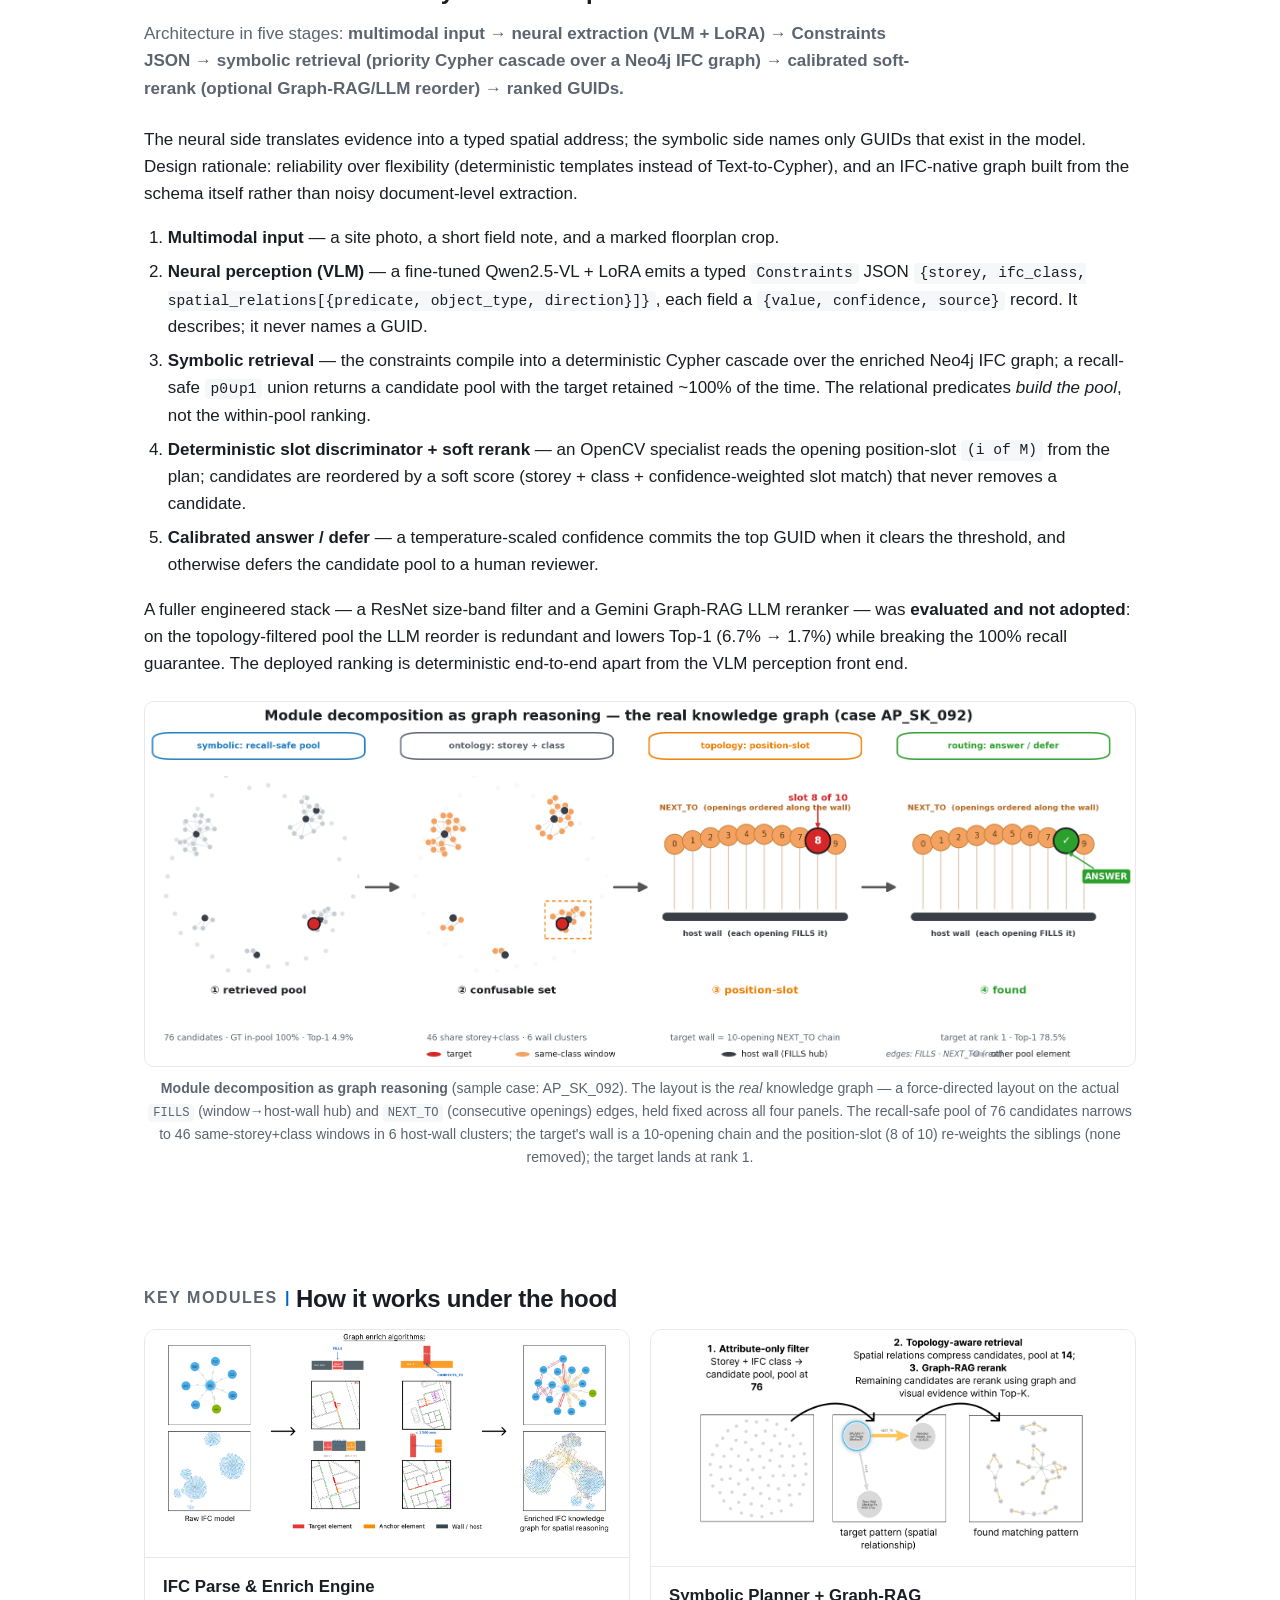
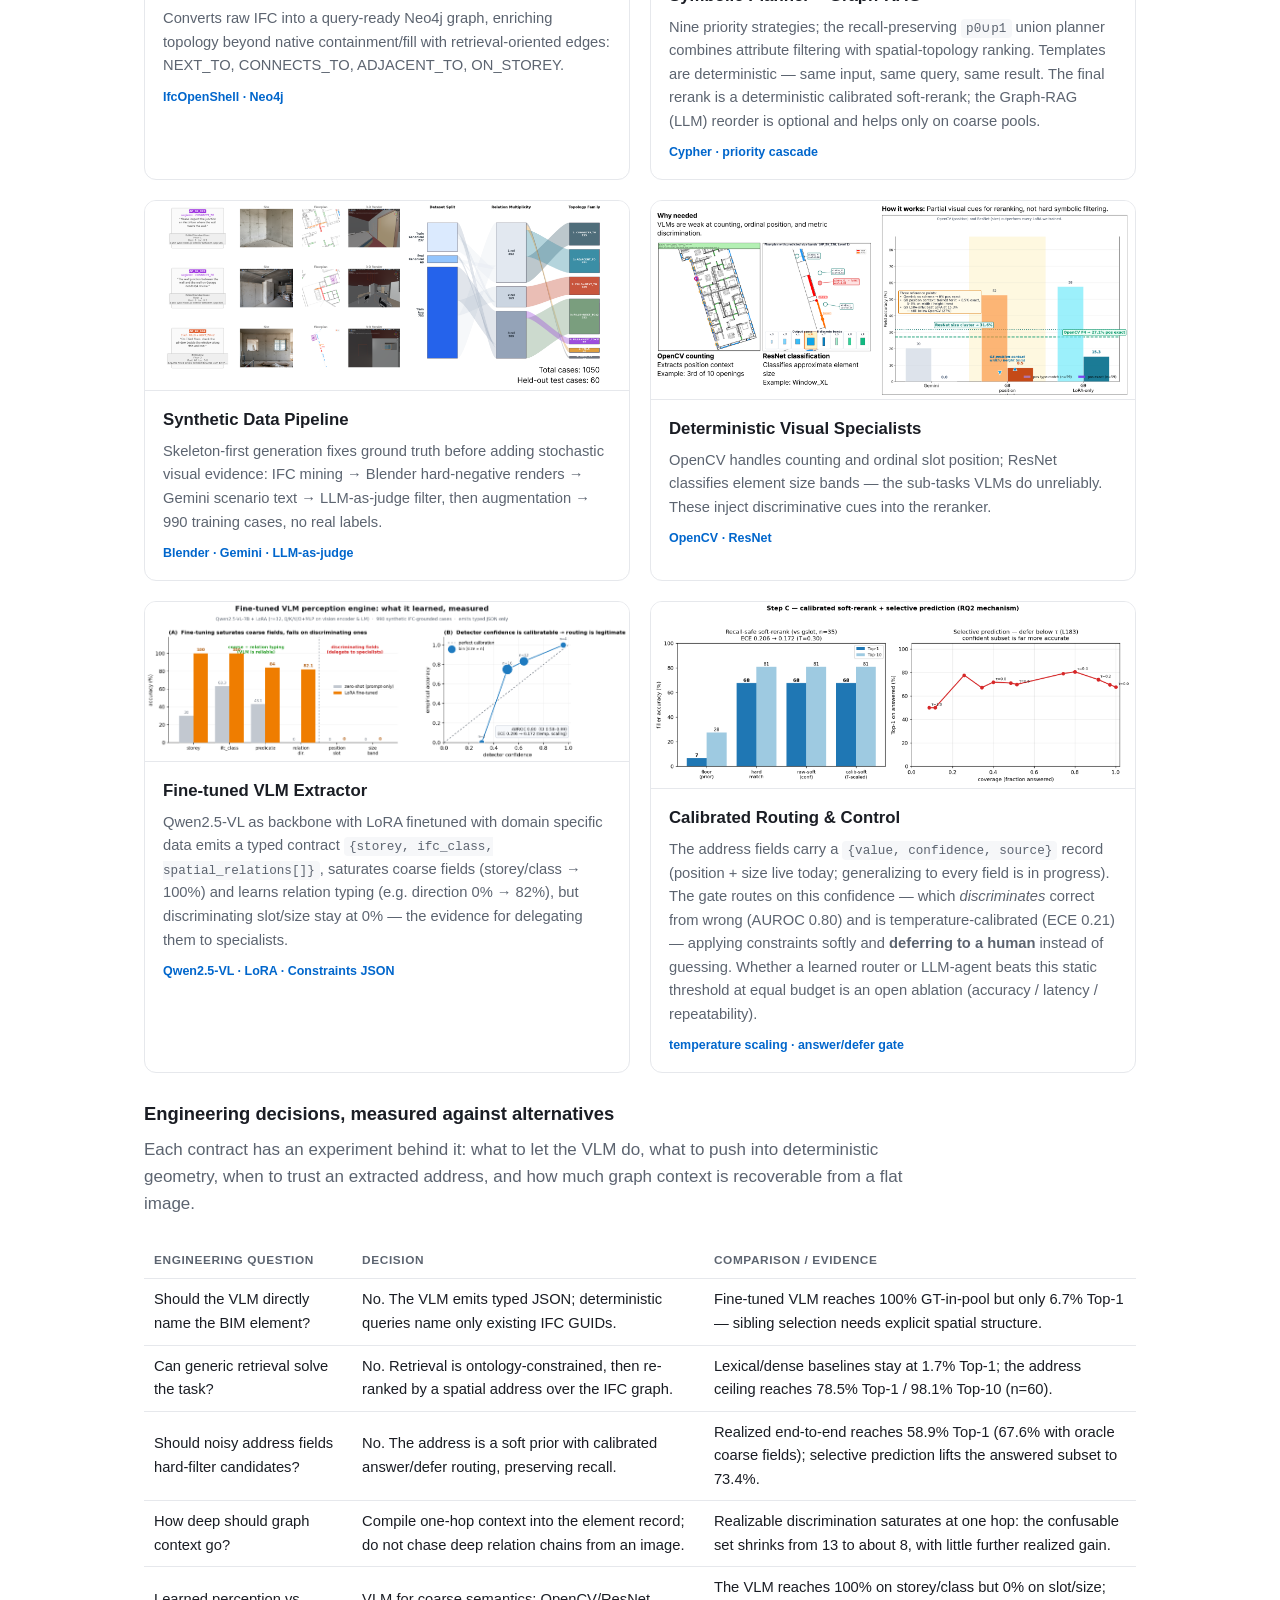
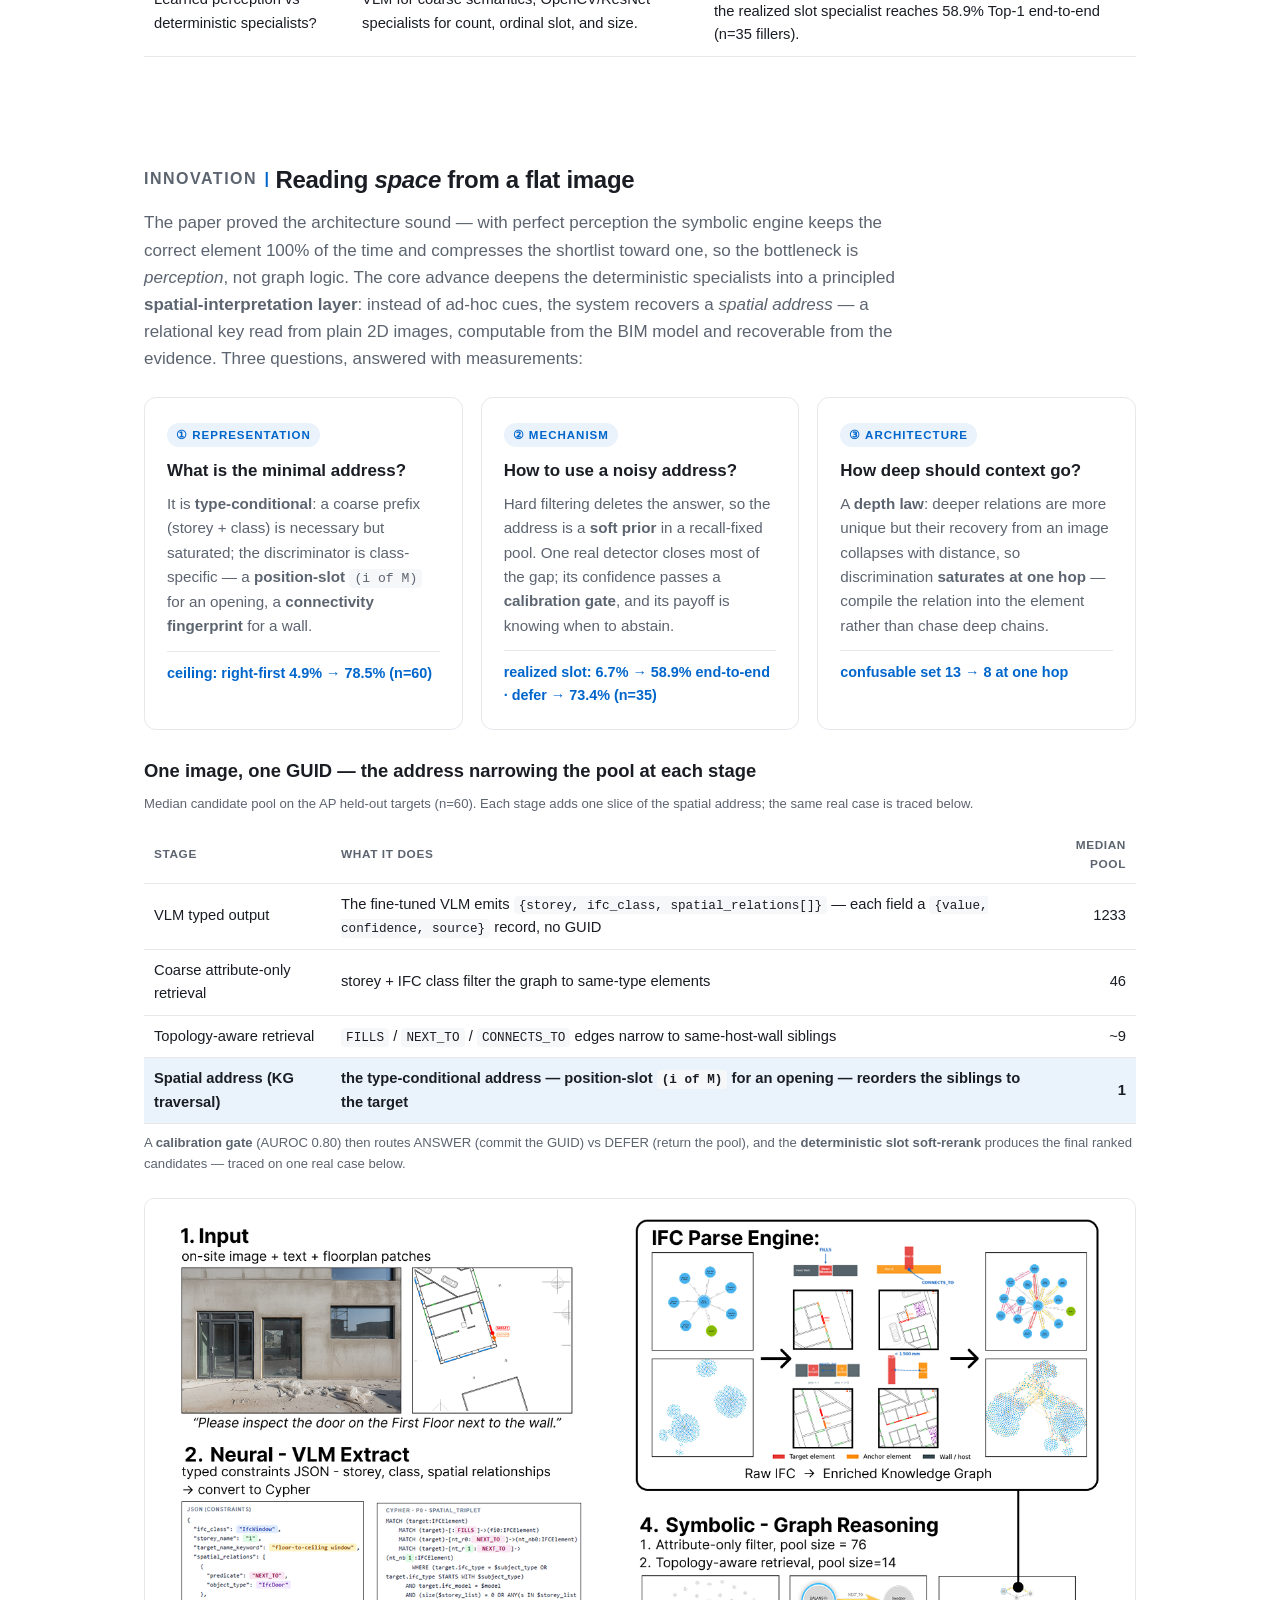
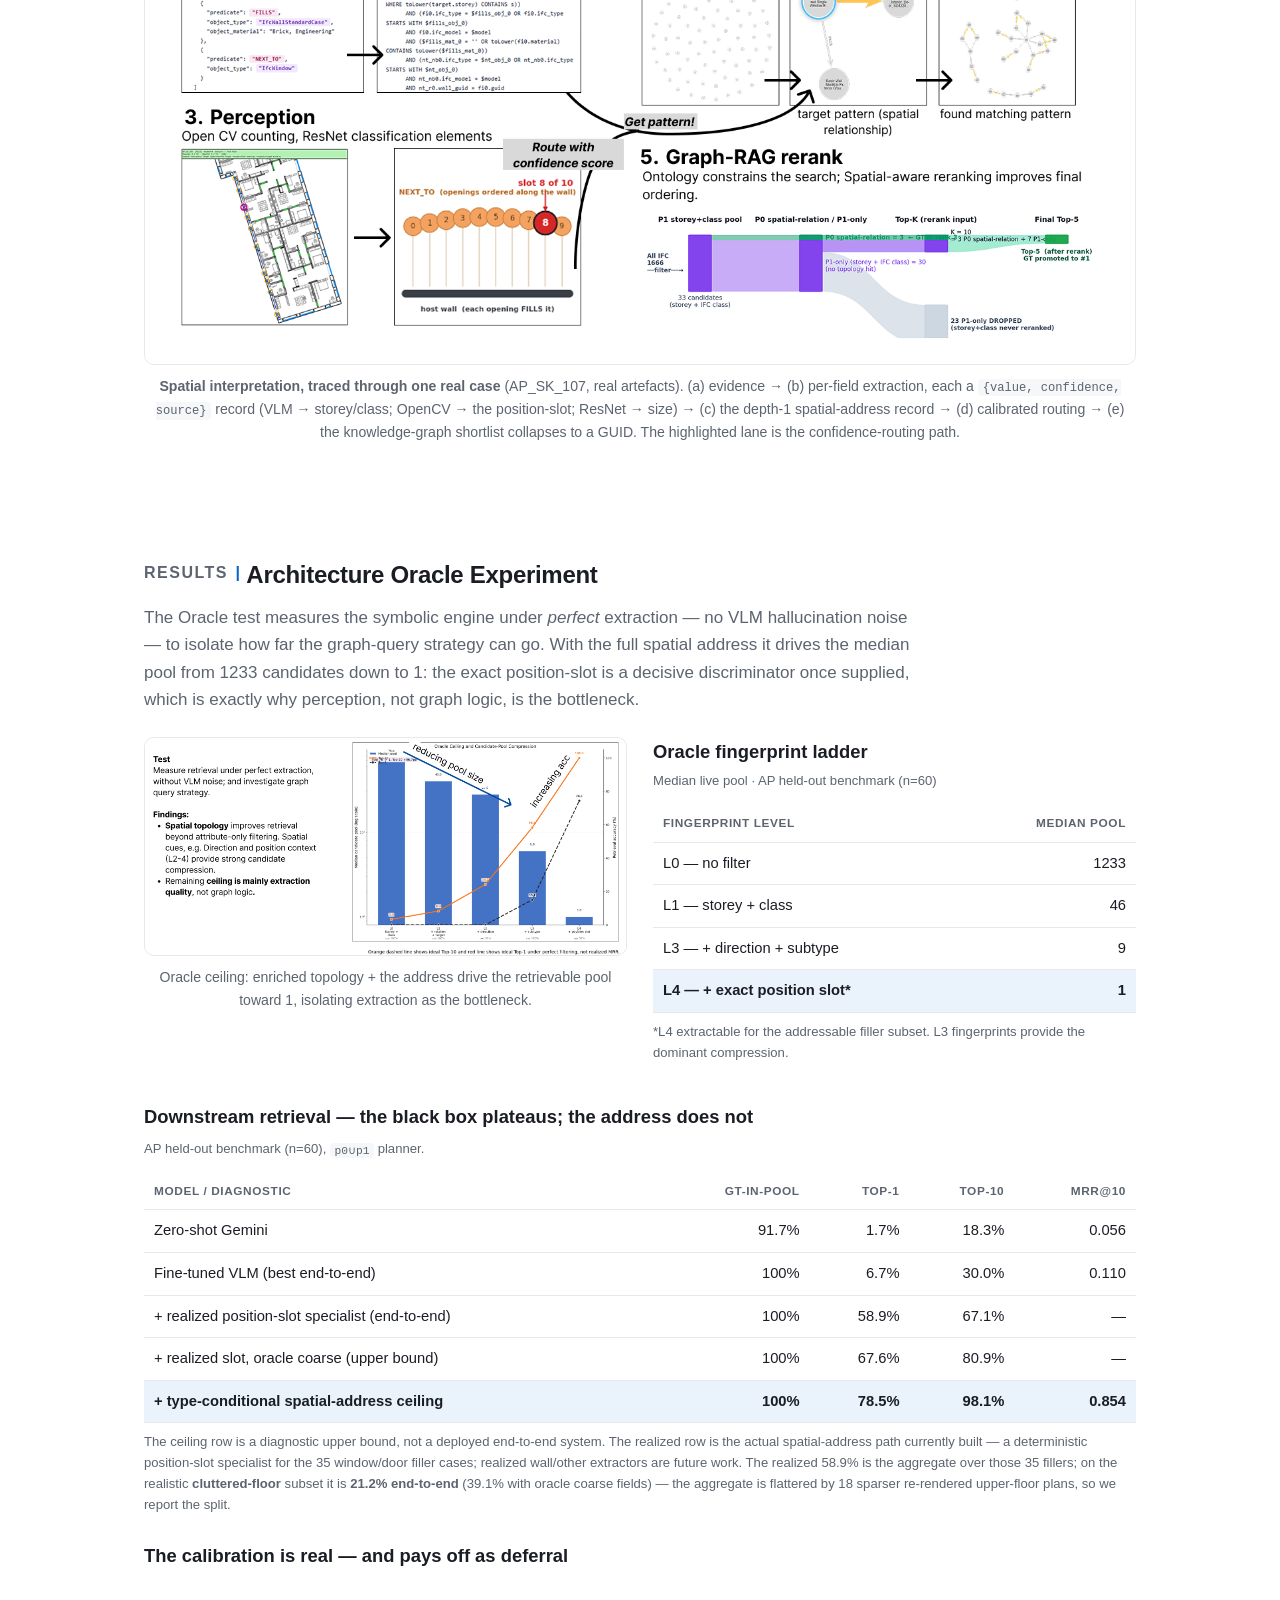
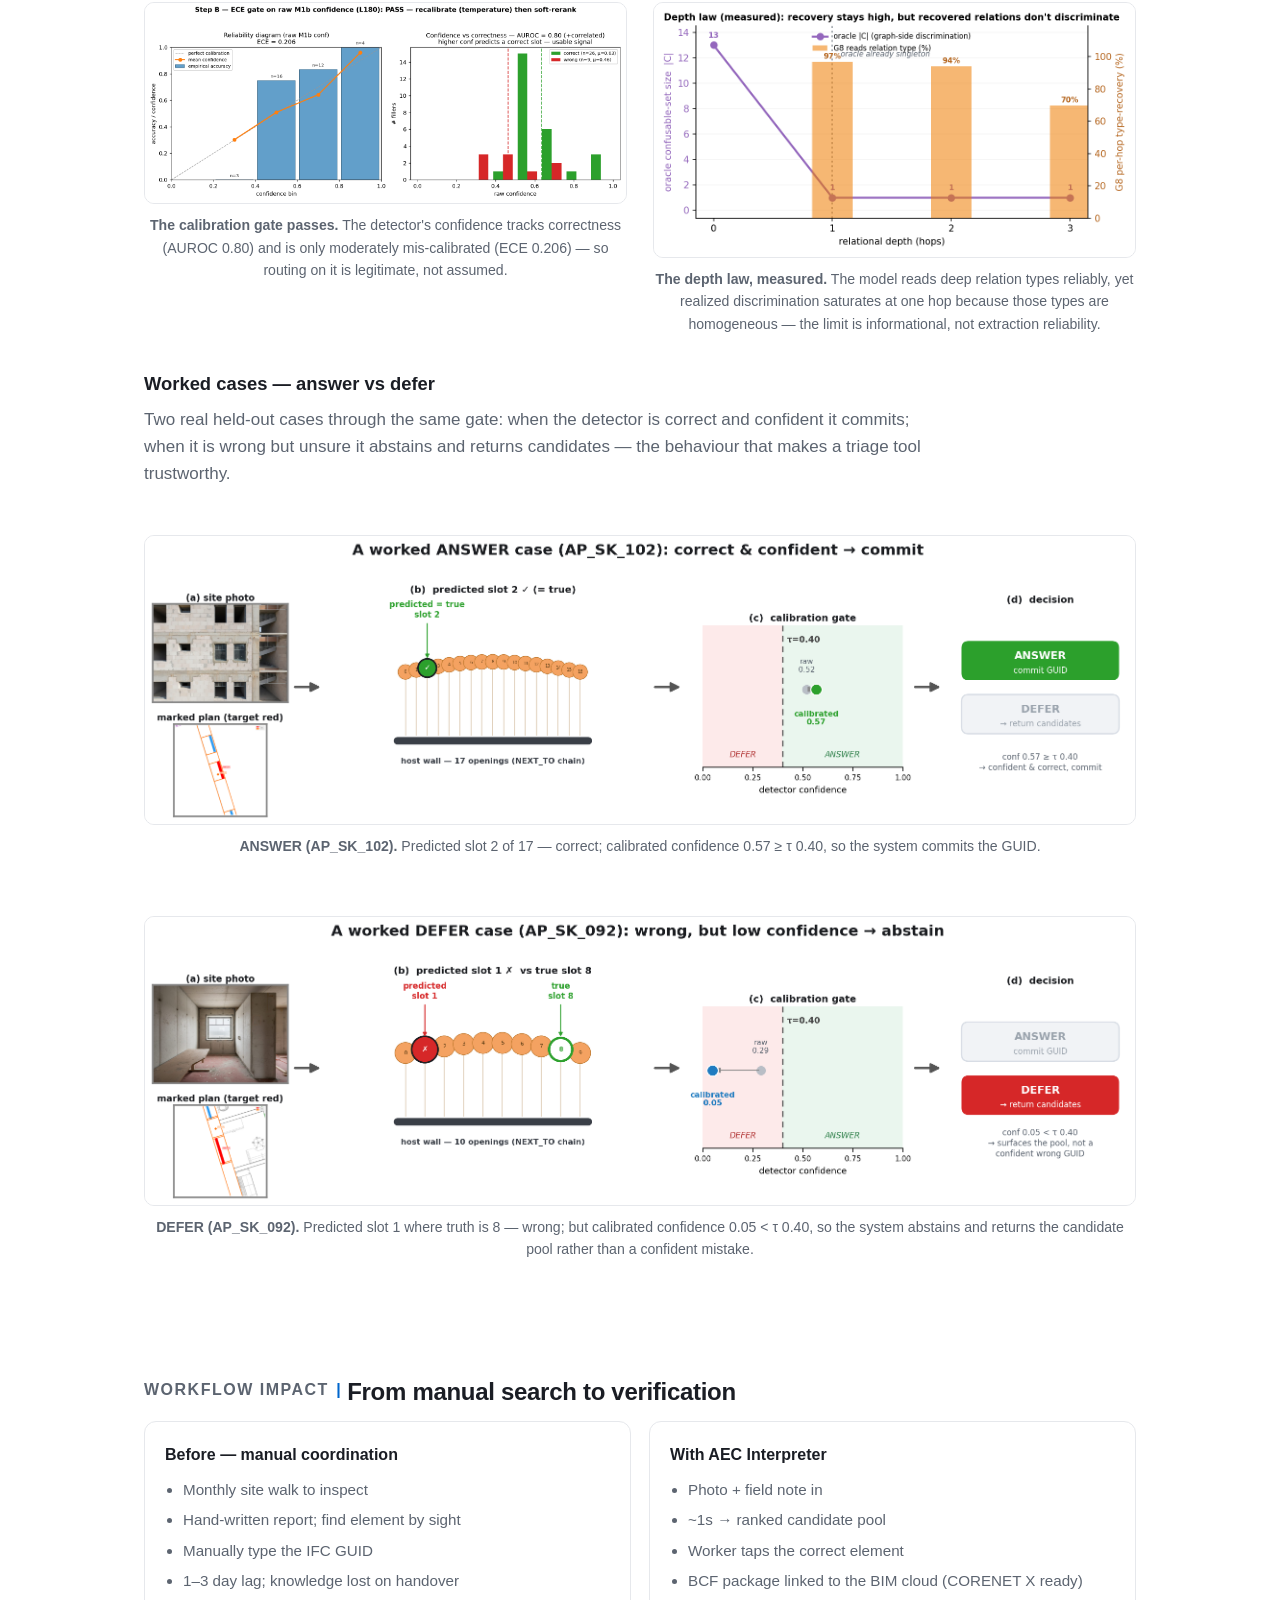
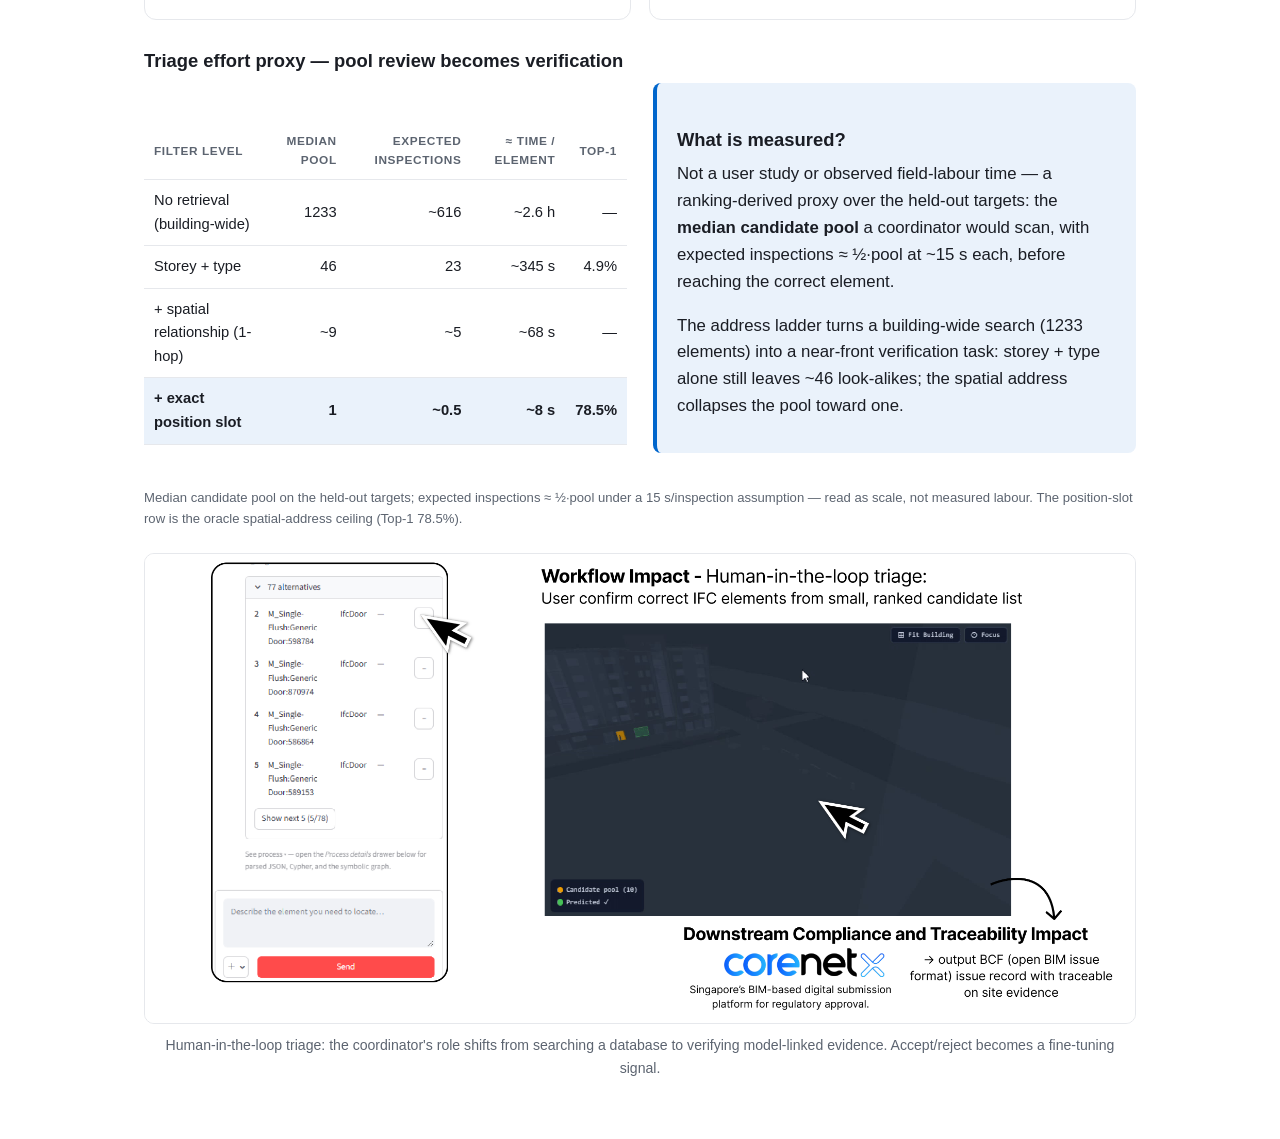
==== commit 3bcb9f5d: "update paper" ====
--- a/site/index.html
+++ b/site/index.html
@@ -21,7 +21,7 @@
     <p class="affil">M.Sc. Computational Design · Carnegie Mellon University</p>
     <div class="btns">
       <a class="btn" href="https://github.com/hyChia88/aec-interpreter.git" target="_blank" rel="noopener">💻 Git Repo</a>
-      <a class="btn ghost" href="assets/pdfs/paper.pdf" target="_blank" rel="noopener">📄 Paper (PDF)</a>
+      <a class="btn ghost" href="assets/pdfs/paper_v3.pdf" target="_blank" rel="noopener">📄 Paper (PDF)</a>
       <a class="btn ghost" href="#video">🎬 Video Walkthrough</a>
       <a class="btn ghost" href="demo.html">🔎 &nbsp;Interactive Demo</a>
     </div>
@@ -94,6 +94,14 @@
     <h2><span class="num">Architecture</span>The neuro-symbolic interpreter</h2>
     <p class="lead">Architecture in five stages: <strong>multimodal input → neural extraction (VLM + LoRA) → Constraints JSON → symbolic retrieval (priority Cypher cascade over a Neo4j IFC graph) → calibrated soft-rerank (optional Graph-RAG/LLM reorder) → ranked GUIDs.</strong> </p>
     <p> The neural side translates evidence into a typed spatial address; the symbolic side names only GUIDs that exist in the model. Design rationale: reliability over flexibility (deterministic templates instead of Text-to-Cypher), and an IFC-native graph built from the schema itself rather than noisy document-level extraction.</p>
+    <ol class="pipeline-steps">
+      <li><strong>Multimodal input</strong> — a site photo, a short field note, and a marked floorplan crop.</li>
+      <li><strong>Neural perception (VLM)</strong> — a fine-tuned Qwen2.5-VL + LoRA emits a typed <code>Constraints</code> JSON <code>{storey, ifc_class, spatial_relations[{predicate, object_type, direction}]}</code>, each field a <code>{value, confidence, source}</code> record. It describes; it never names a GUID.</li>
+      <li><strong>Symbolic retrieval</strong> — the constraints compile into a deterministic Cypher cascade over the enriched Neo4j IFC graph; a recall-safe <code>p0∪p1</code> union returns a candidate pool with the target retained ~100% of the time. The relational predicates <em>build the pool</em>, not the within-pool ranking.</li>
+      <li><strong>Deterministic slot discriminator + soft rerank</strong> — an OpenCV specialist reads the opening position-slot <code>(i of M)</code> from the plan; candidates are reordered by a soft score (storey + class + confidence-weighted slot match) that never removes a candidate.</li>
+      <li><strong>Calibrated answer / defer</strong> — a temperature-scaled confidence commits the top GUID when it clears the threshold, and otherwise defers the candidate pool to a human reviewer.</li>
+    </ol>
+    <p>A fuller engineered stack — a ResNet size-band filter and a Gemini Graph-RAG LLM reranker — was <strong>evaluated and not adopted</strong>: on the topology-filtered pool the LLM reorder is redundant and lowers Top-1 (6.7% → 1.7%) while breaking the 100% recall guarantee. The deployed ranking is deterministic end-to-end apart from the VLM perception front end.</p>
     <figure>
       <img src="assets/graph_reasoning.png"
            alt="Module decomposition as graph reasoning on a real case: pool narrows from 76 to 46 same-class siblings, the position-slot resolves to rank 1">
@@ -212,7 +220,7 @@
         <tr class="best"><td>Spatial address (KG traversal)</td><td>the type-conditional address — position-slot <code>(i of M)</code> for an opening — reorders the siblings to the target</td><td class="n">1</td></tr>
       </tbody>
     </table>
-    <p class="tcap">A <strong>calibration gate</strong> (AUROC 0.80) then routes ANSWER (commit the GUID) vs DEFER (return the pool), and a <strong>Graph-RAG reranker</strong> produces the final ranked candidates — traced on one real case below.</p>
+    <p class="tcap">A <strong>calibration gate</strong> (AUROC 0.80) then routes ANSWER (commit the GUID) vs DEFER (return the pool), and the <strong>deterministic slot soft-rerank</strong> produces the final ranked candidates — traced on one real case below.</p>
     <figure>
       <img src="assets/pipeline_shots.png"
            alt="The spatial-interpretation pipeline traced through one real case with real screenshots, stages (a)-(e)">
@@ -253,14 +261,14 @@
     <table>
       <thead><tr><th>Model / diagnostic</th><th class="n">GT-in-pool</th><th class="n">Top-1</th><th class="n">Top-10</th><th class="n">MRR@10</th></tr></thead>
       <tbody>
-        <tr><td>Zero-shot Gemini</td><td class="n">95.0%</td><td class="n">1.7%</td><td class="n">18.3%</td><td class="n">0.056</td></tr>
+        <tr><td>Zero-shot Gemini</td><td class="n">91.7%</td><td class="n">1.7%</td><td class="n">18.3%</td><td class="n">0.056</td></tr>
         <tr><td>Fine-tuned VLM (best end-to-end)</td><td class="n">100%</td><td class="n">6.7%</td><td class="n">30.0%</td><td class="n">0.110</td></tr>
         <tr><td>+ realized position-slot specialist (end-to-end)</td><td class="n">100%</td><td class="n">58.9%</td><td class="n">67.1%</td><td class="n">—</td></tr>
         <tr><td>+ realized slot, oracle coarse (upper bound)</td><td class="n">100%</td><td class="n">67.6%</td><td class="n">80.9%</td><td class="n">—</td></tr>
         <tr class="best"><td>+ type-conditional spatial-address ceiling</td><td class="n">100%</td><td class="n">78.5%</td><td class="n">98.1%</td><td class="n">0.854</td></tr>
       </tbody>
     </table>
-    <p class="tcap">The ceiling row is a diagnostic upper bound, not a deployed end-to-end system. The realized row is the actual spatial-address path currently built — a deterministic position-slot specialist for the 35 window/door filler cases; realized wall/other extractors are future work.</p>
+    <p class="tcap">The ceiling row is a diagnostic upper bound, not a deployed end-to-end system. The realized row is the actual spatial-address path currently built — a deterministic position-slot specialist for the 35 window/door filler cases; realized wall/other extractors are future work. The realized 58.9% is the aggregate over those 35 fillers; on the realistic <strong>cluttered-floor</strong> subset it is <strong>21.2% end-to-end</strong> (39.1% with oracle coarse fields) — the aggregate is flattered by 18 sparser re-rendered upper-floor plans, so we report the split.</p>
 
     <h3>The calibration is real — and pays off as deferral</h3>
     <div class="grid2">
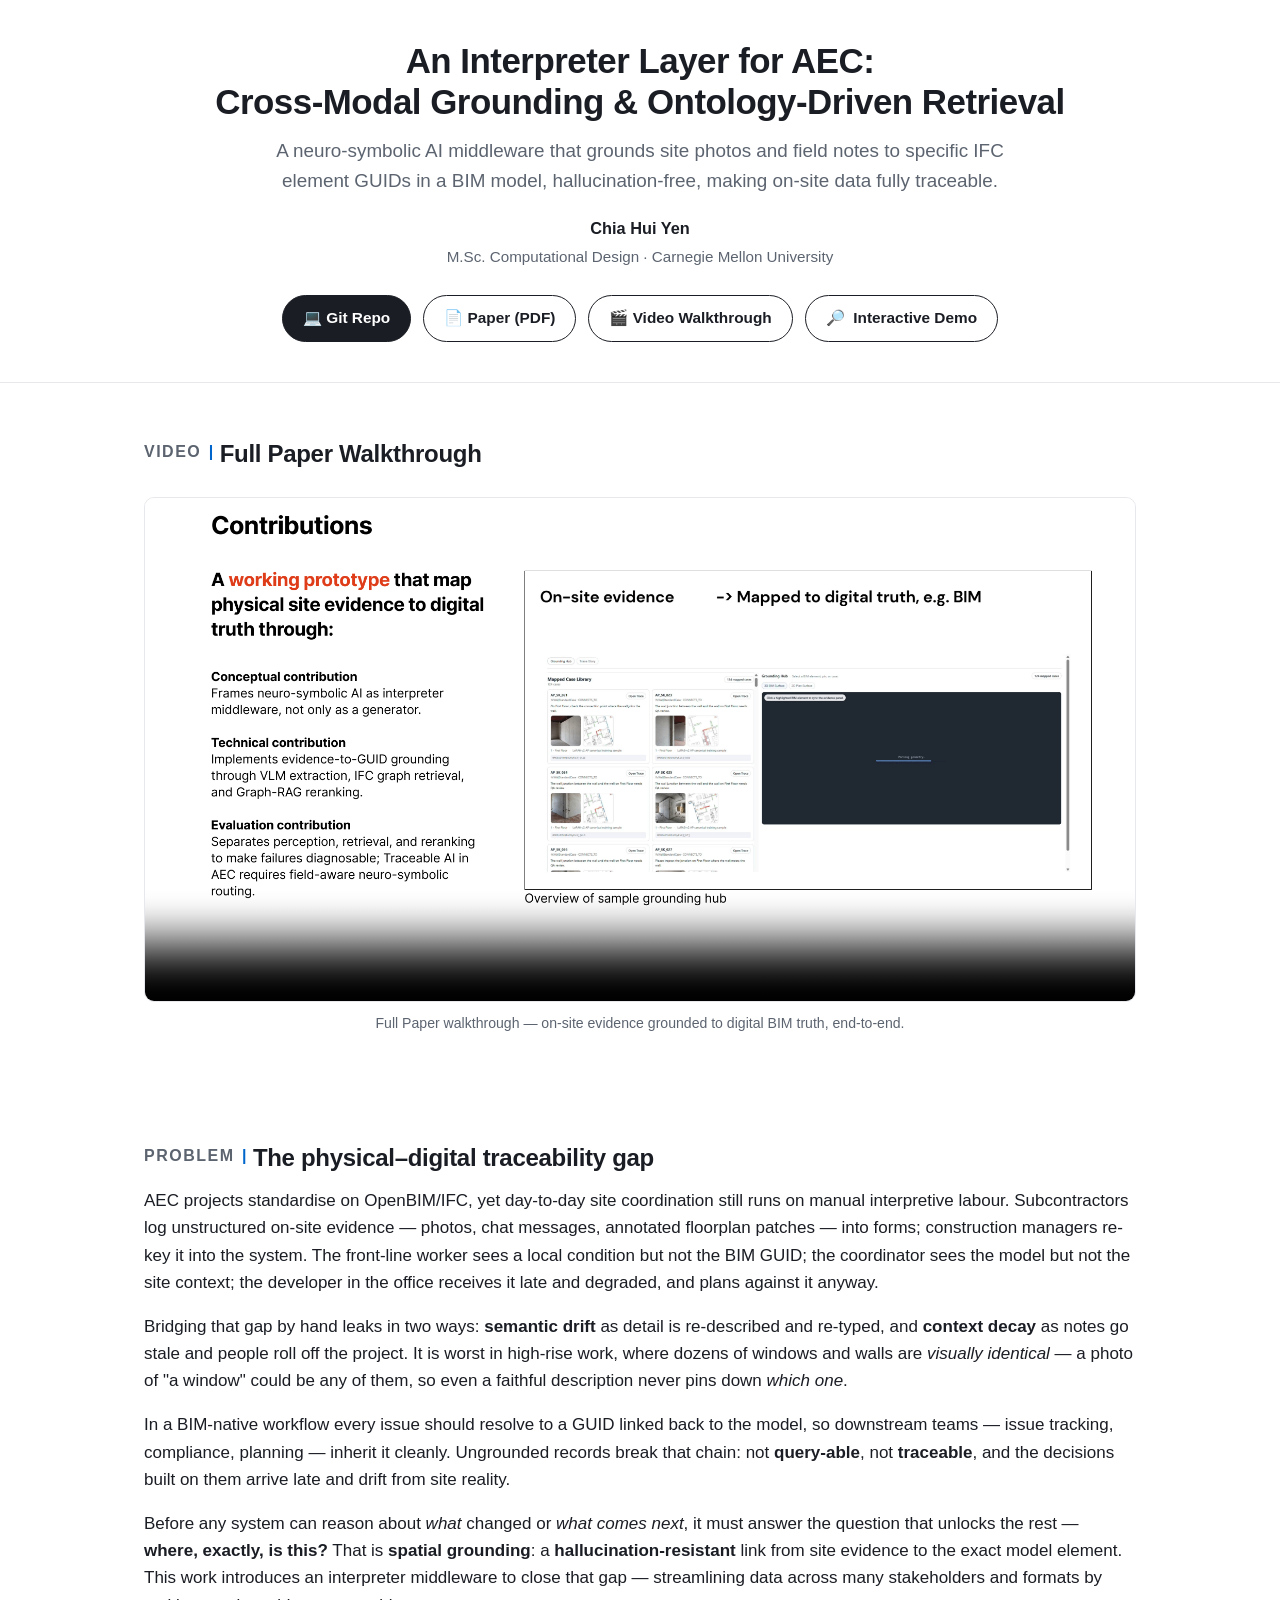
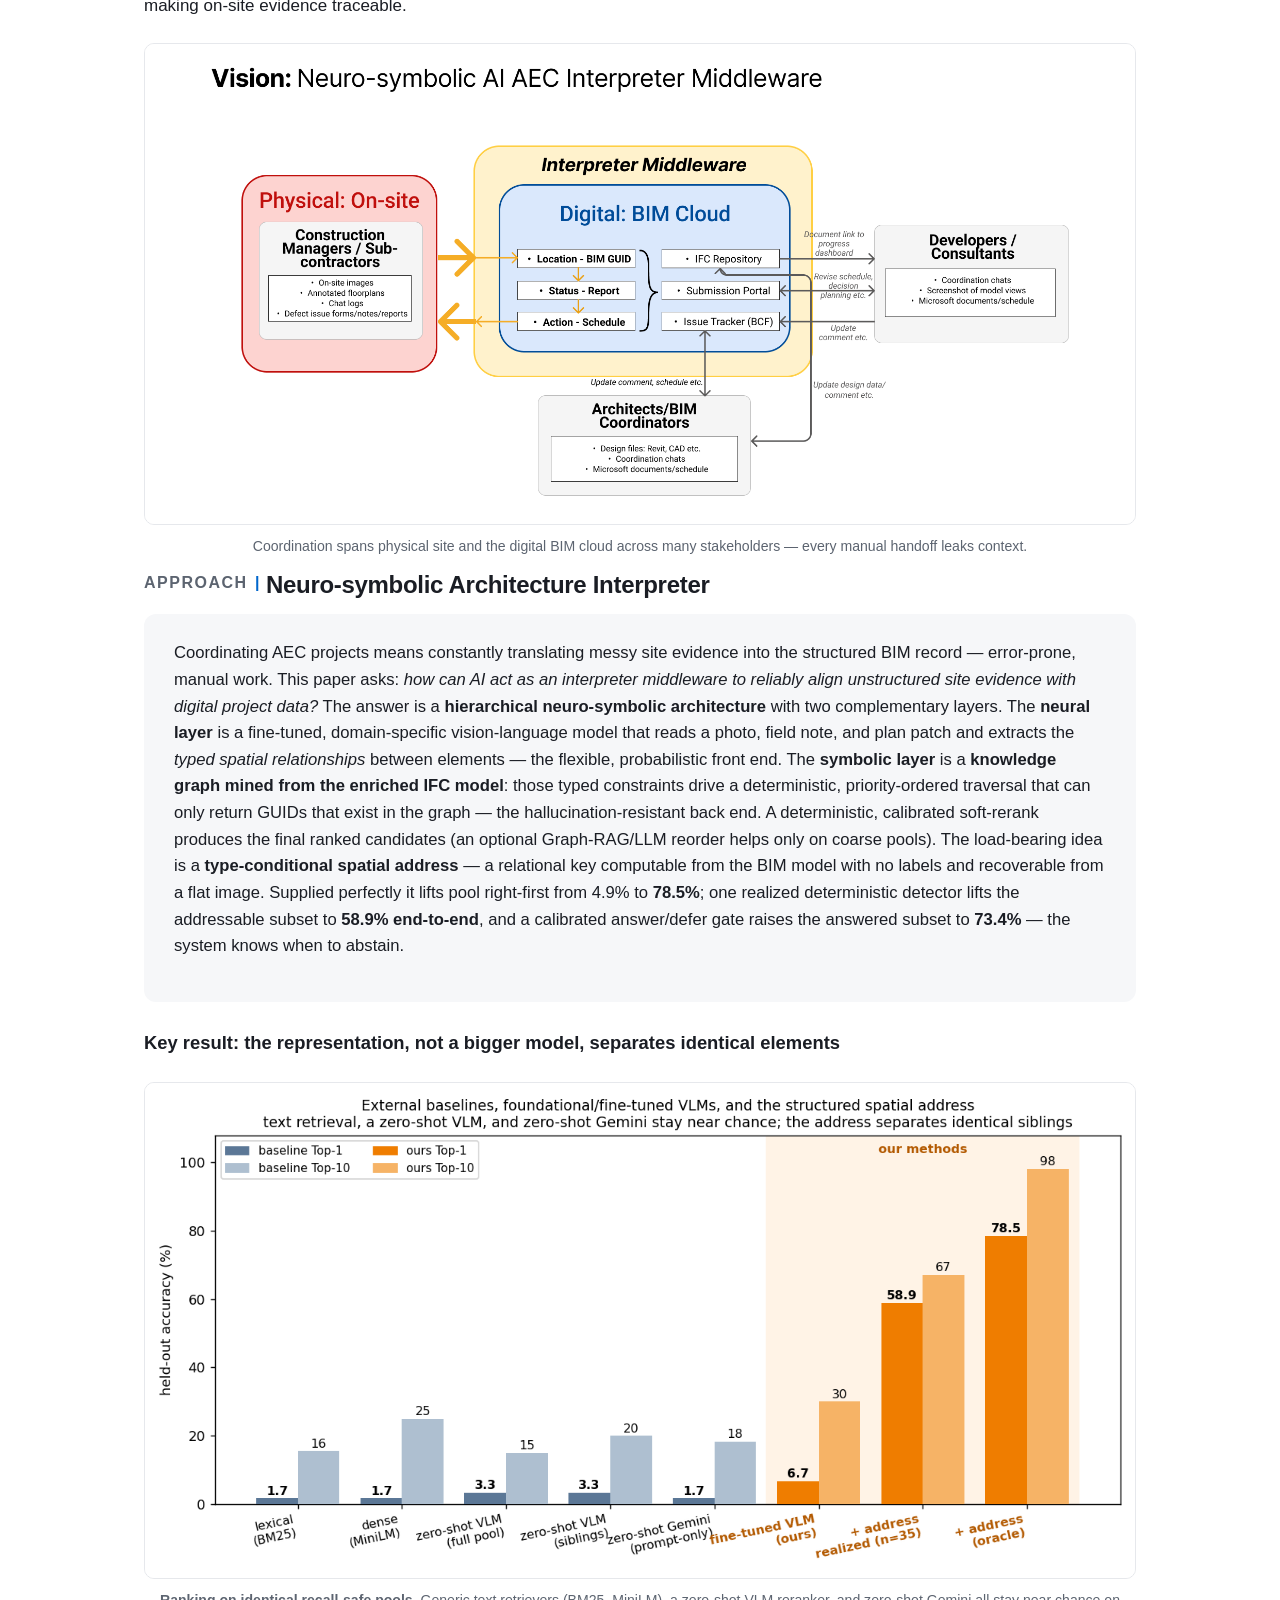
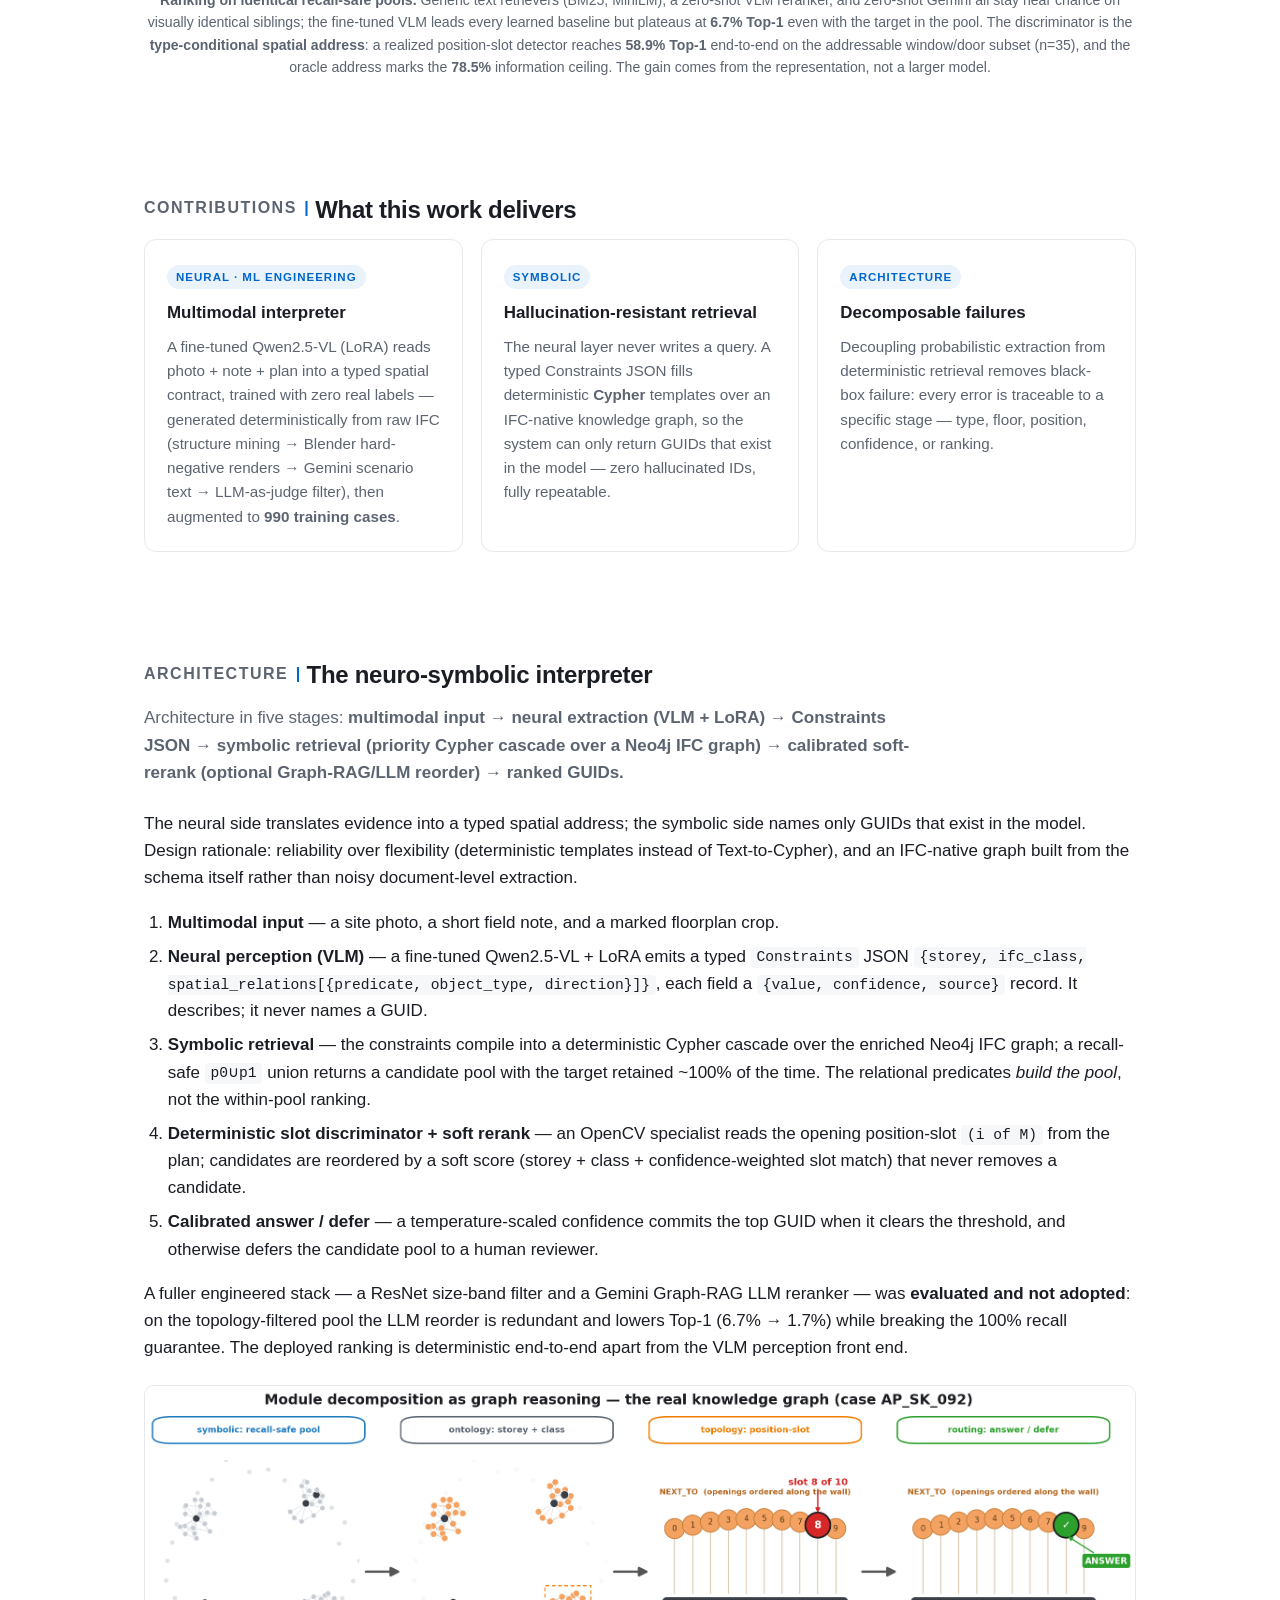
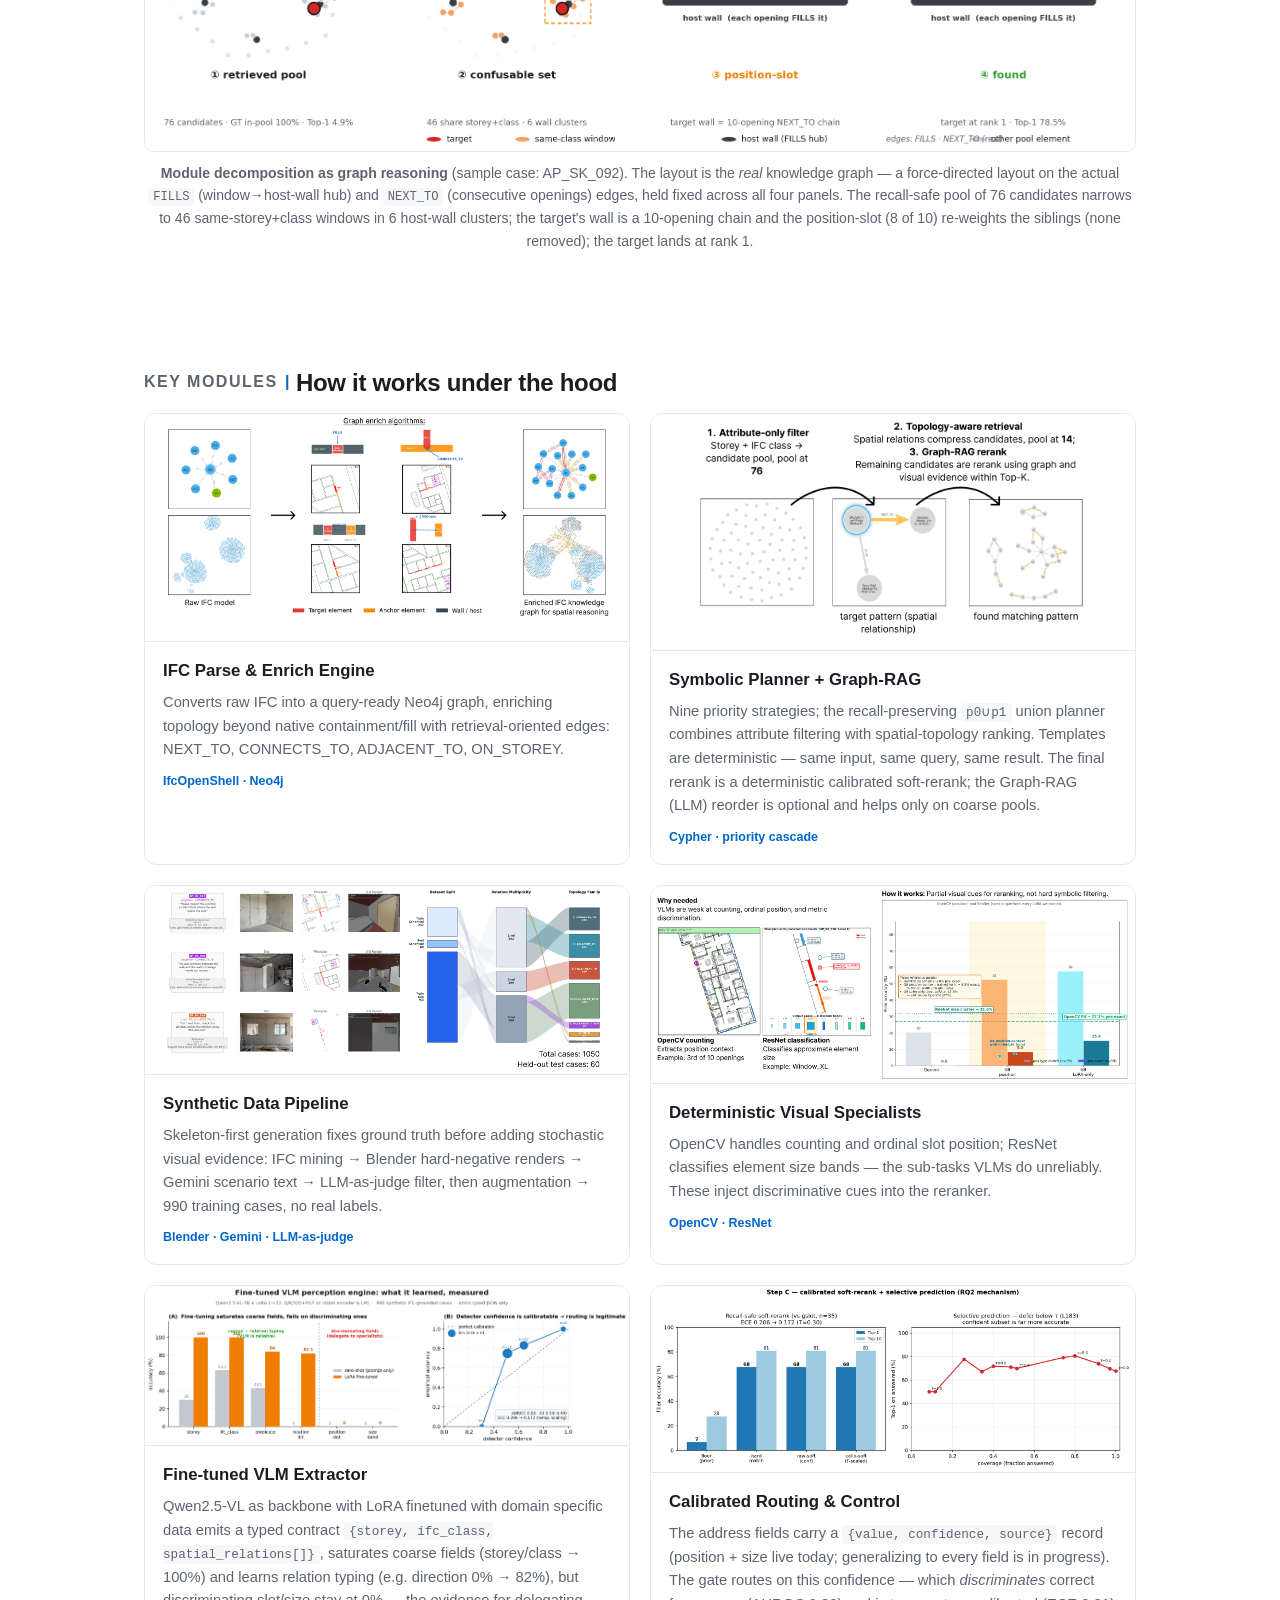
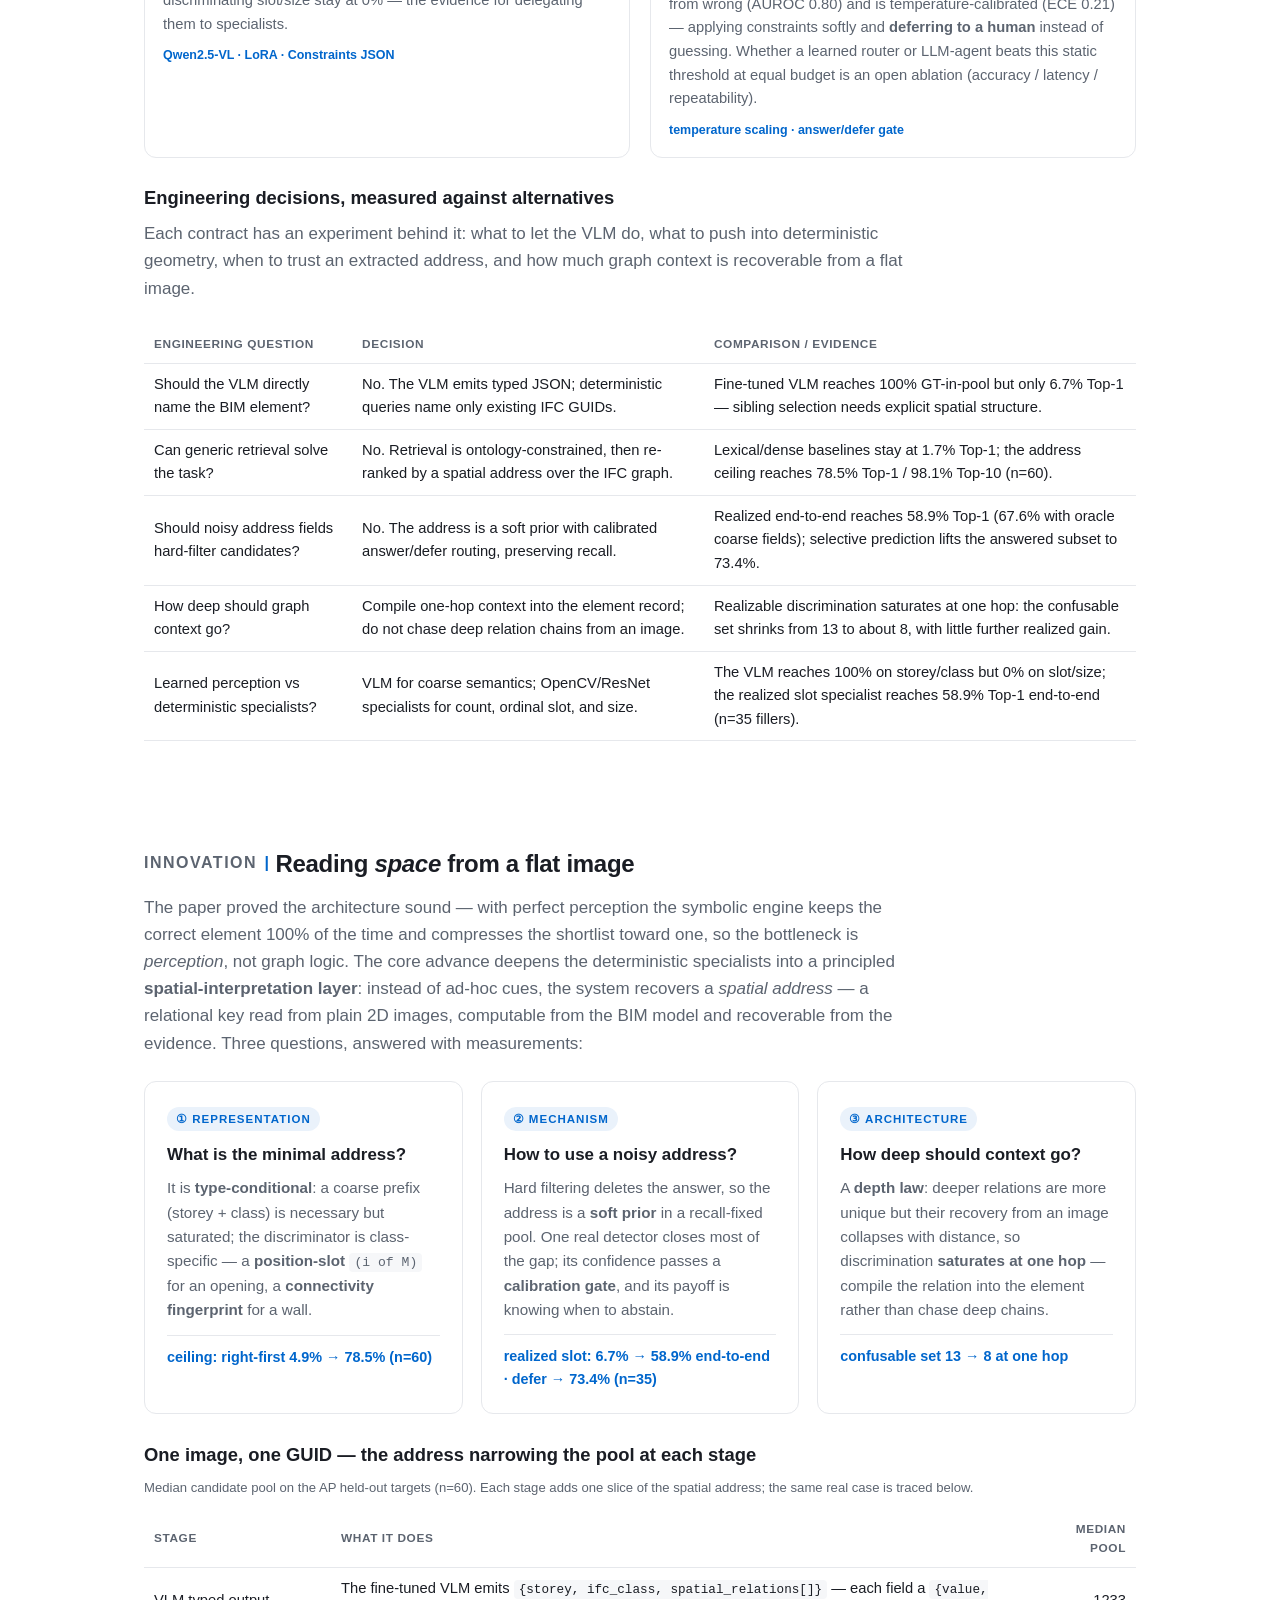
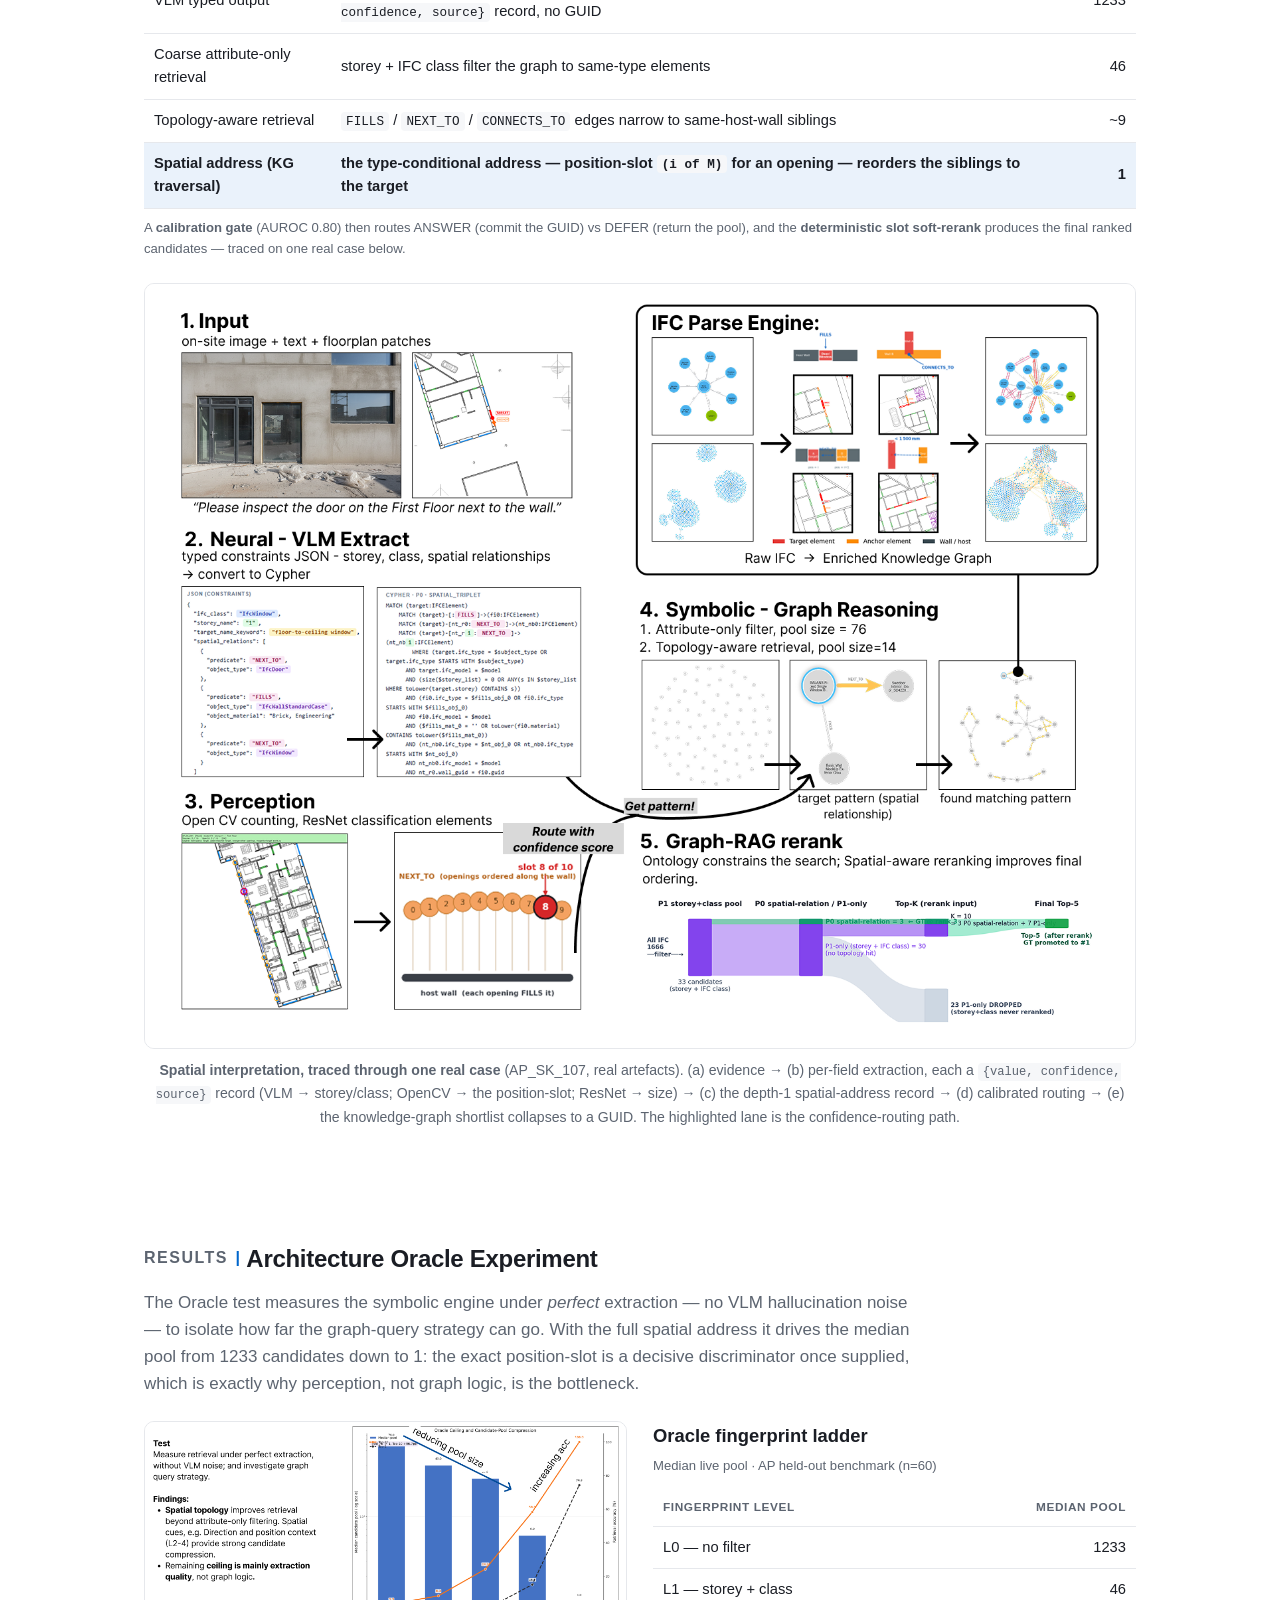
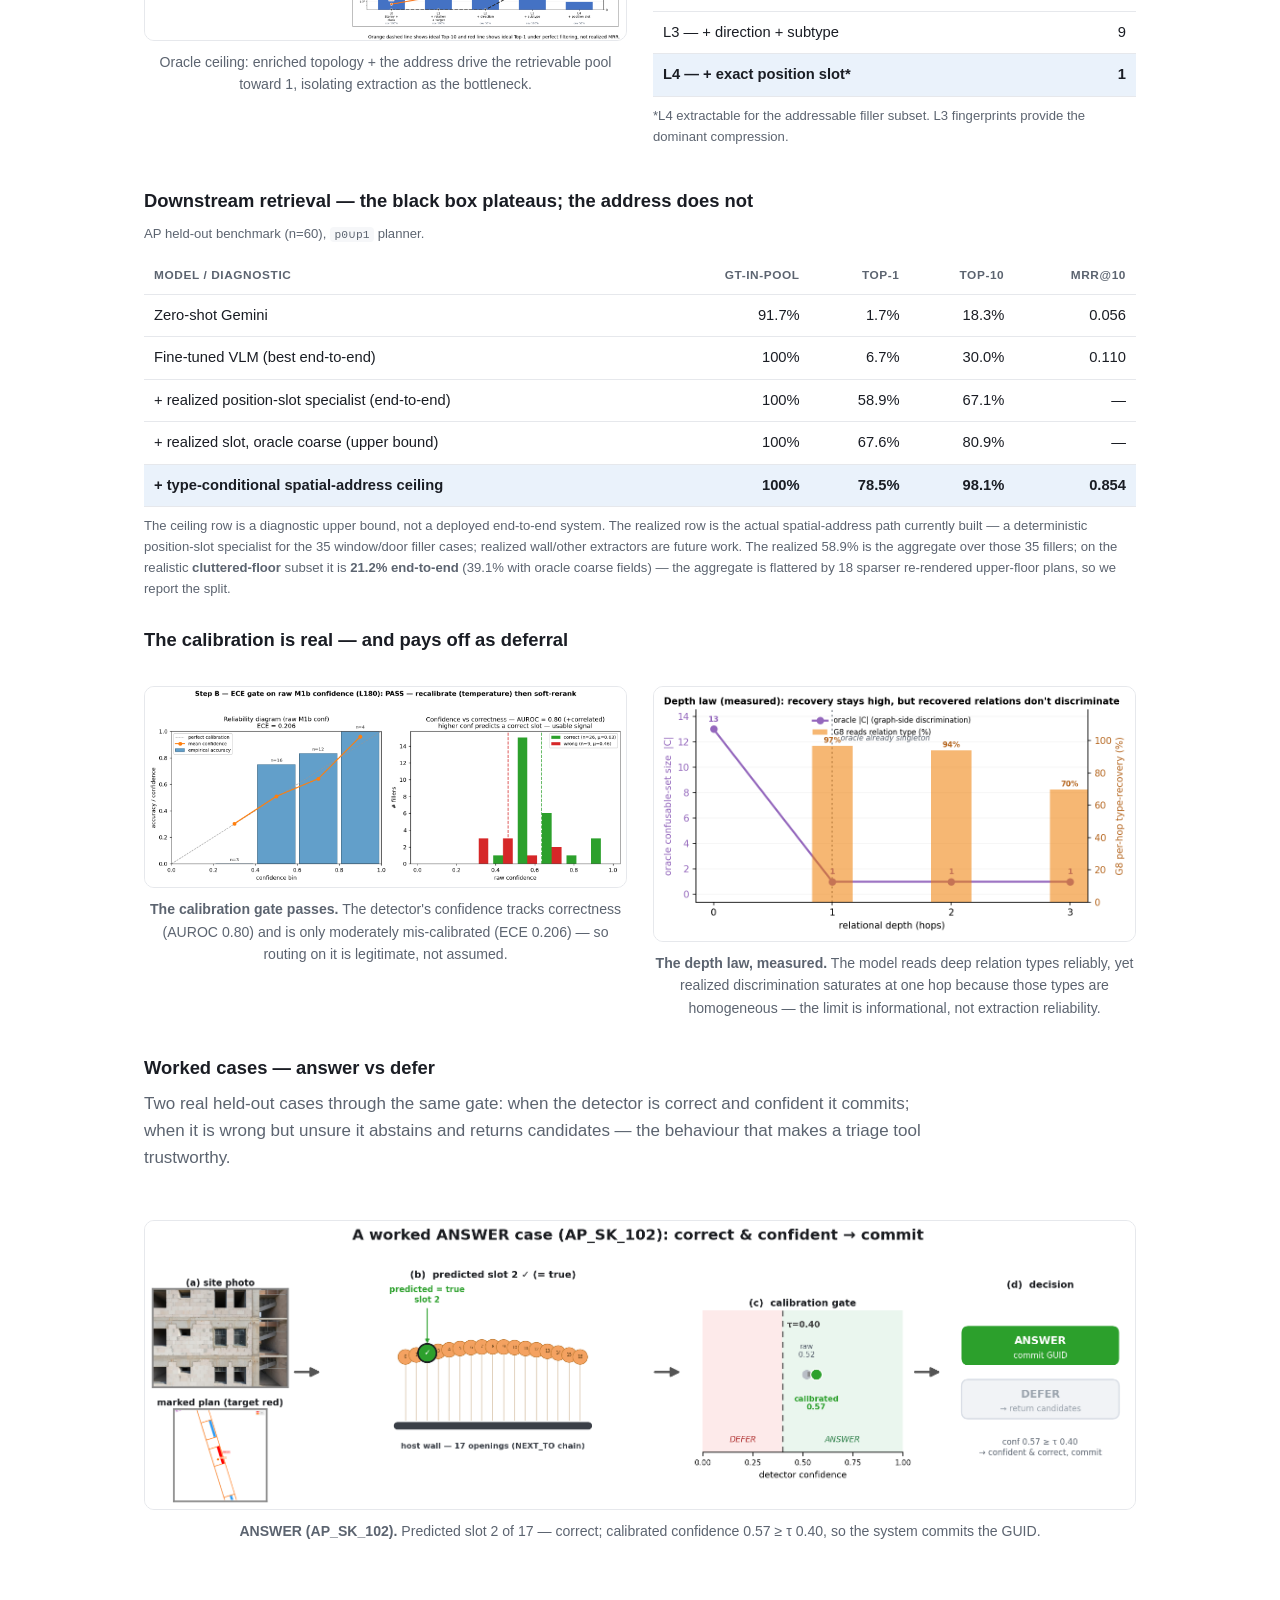
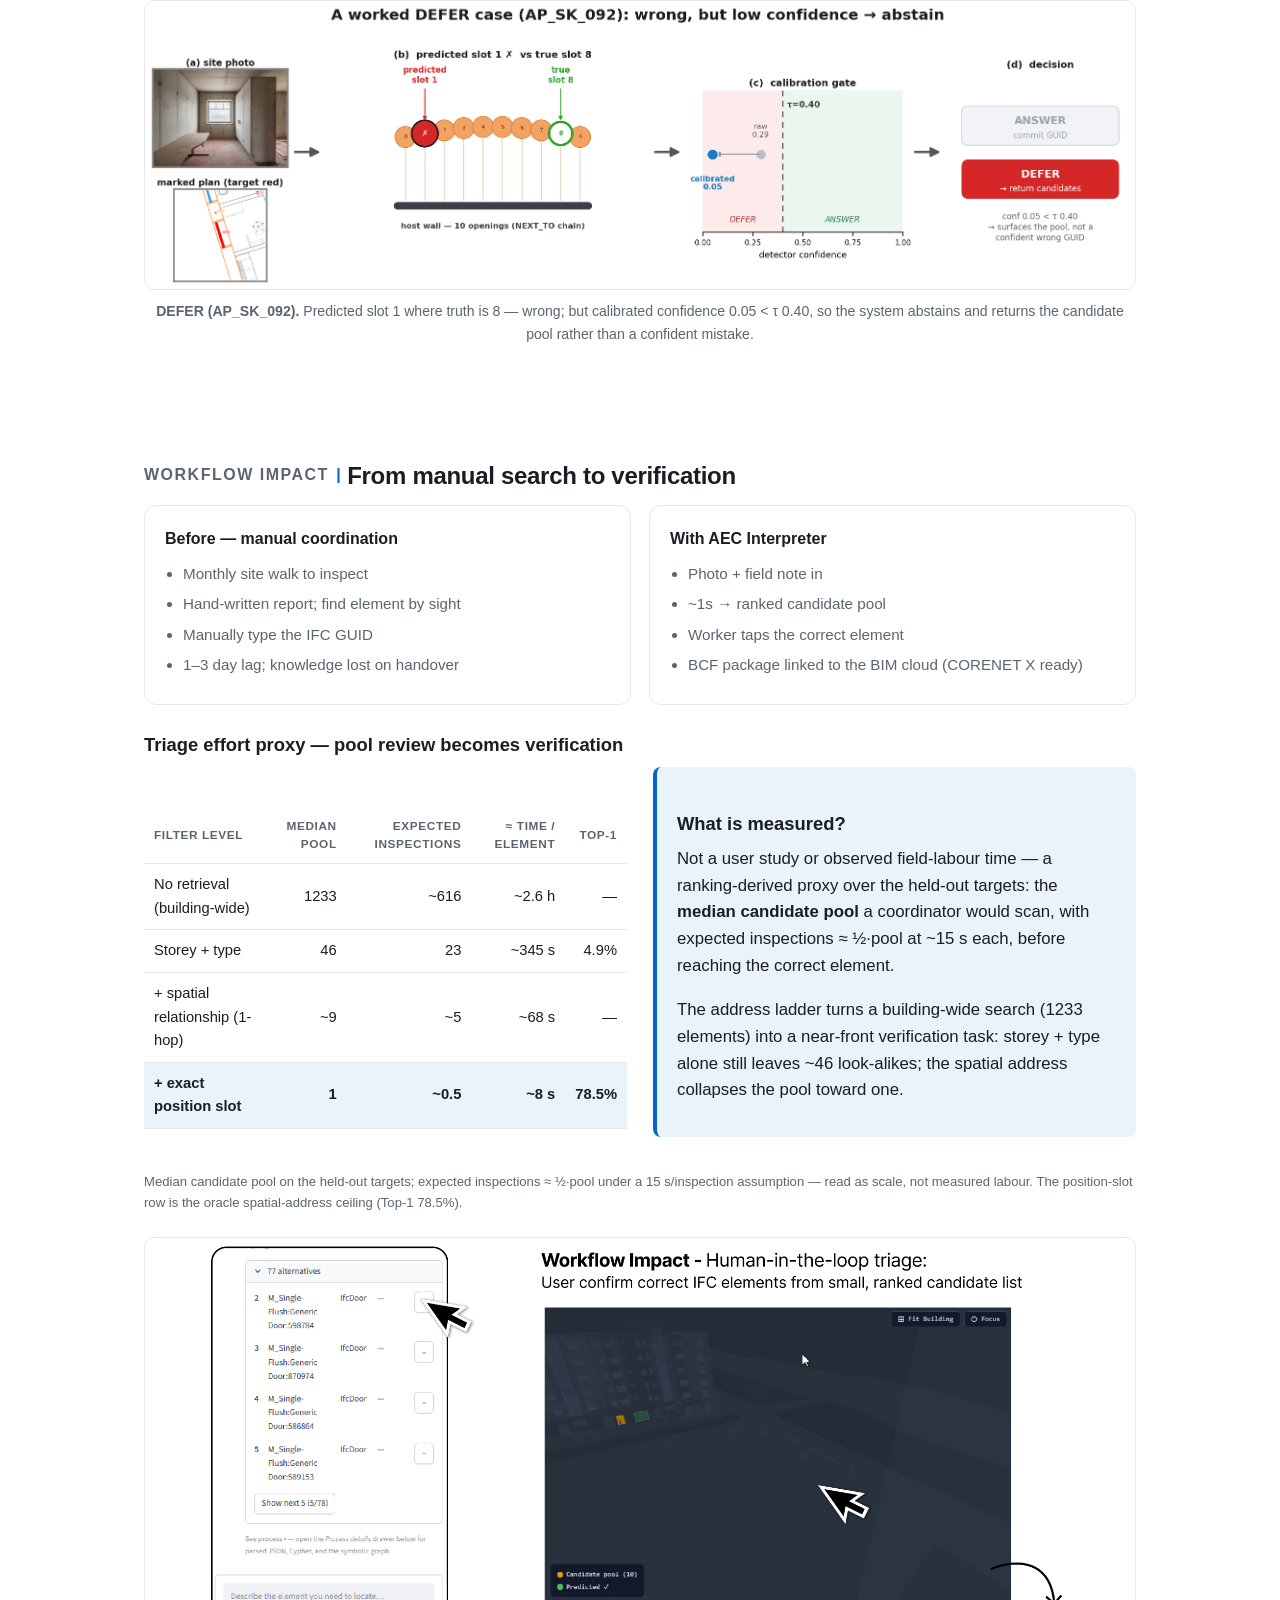
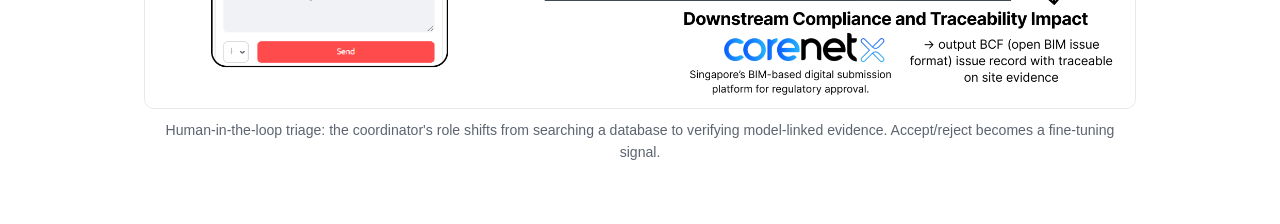
==== commit e1ccef45: "site: feature Figure 11 (ranking on identical recall-safe pools) as a key result Add the external-ba" ====
--- a/site/index.html
+++ b/site/index.html
@@ -61,6 +61,13 @@
     <div class="abstract">
       <p>Coordinating AEC projects means constantly translating messy site evidence into the structured BIM record — error-prone, manual work. This paper asks: <em>how can AI act as an interpreter middleware to reliably align unstructured site evidence with digital project data?</em> The answer is a <strong>hierarchical neuro-symbolic architecture</strong> with two complementary layers. The <strong>neural layer</strong> is a fine-tuned, domain-specific vision-language model that reads a photo, field note, and plan patch and extracts the <em>typed spatial relationships</em> between elements — the flexible, probabilistic front end. The <strong>symbolic layer</strong> is a <strong>knowledge graph mined from the enriched IFC model</strong>: those typed constraints drive a deterministic, priority-ordered traversal that can only return GUIDs that exist in the graph — the hallucination-resistant back end. A deterministic, calibrated soft-rerank produces the final ranked candidates (an optional Graph-RAG/LLM reorder helps only on coarse pools). The load-bearing idea is a <strong>type-conditional spatial address</strong> — a relational key computable from the BIM model with no labels and recoverable from a flat image. Supplied perfectly it lifts pool right-first from 4.9% to <strong>78.5%</strong>; one realized deterministic detector lifts the addressable subset to <strong>58.9% end-to-end</strong>, and a calibrated answer/defer gate raises the answered subset to <strong>73.4%</strong> — the system knows when to abstain.</p>
     </div>
+
+    <h3>Key result: the representation, not a bigger model, separates identical elements</h3>
+    <figure>
+      <img src="assets/external_baseline.png"
+           alt="Ranking on identical recall-safe pools. Generic text retrievers (BM25, MiniLM), a zero-shot VLM reranker, and zero-shot Gemini all stay near chance (1.7 to 3.3 percent Top-1) on visually identical siblings. The fine-tuned VLM leads them but plateaus at 6.7 percent. A realized position-slot detector reaches 58.9 percent Top-1 on the addressable window/door subset (n=35), and the oracle spatial address marks the 78.5 percent ceiling.">
+      <figcaption><strong>Ranking on identical recall-safe pools.</strong> Generic text retrievers (BM25, MiniLM), a zero-shot VLM reranker, and zero-shot Gemini all stay near chance on visually identical siblings; the fine-tuned VLM leads every learned baseline but plateaus at <strong>6.7% Top-1</strong> even with the target in the pool. The discriminator is the <strong>type-conditional spatial address</strong>: a realized position-slot detector reaches <strong>58.9% Top-1</strong> end-to-end on the addressable window/door subset (n=35), and the oracle address marks the <strong>78.5%</strong> information ceiling. The gain comes from the representation, not a larger model.</figcaption>
+    </figure>
   </div>
 </section>
 
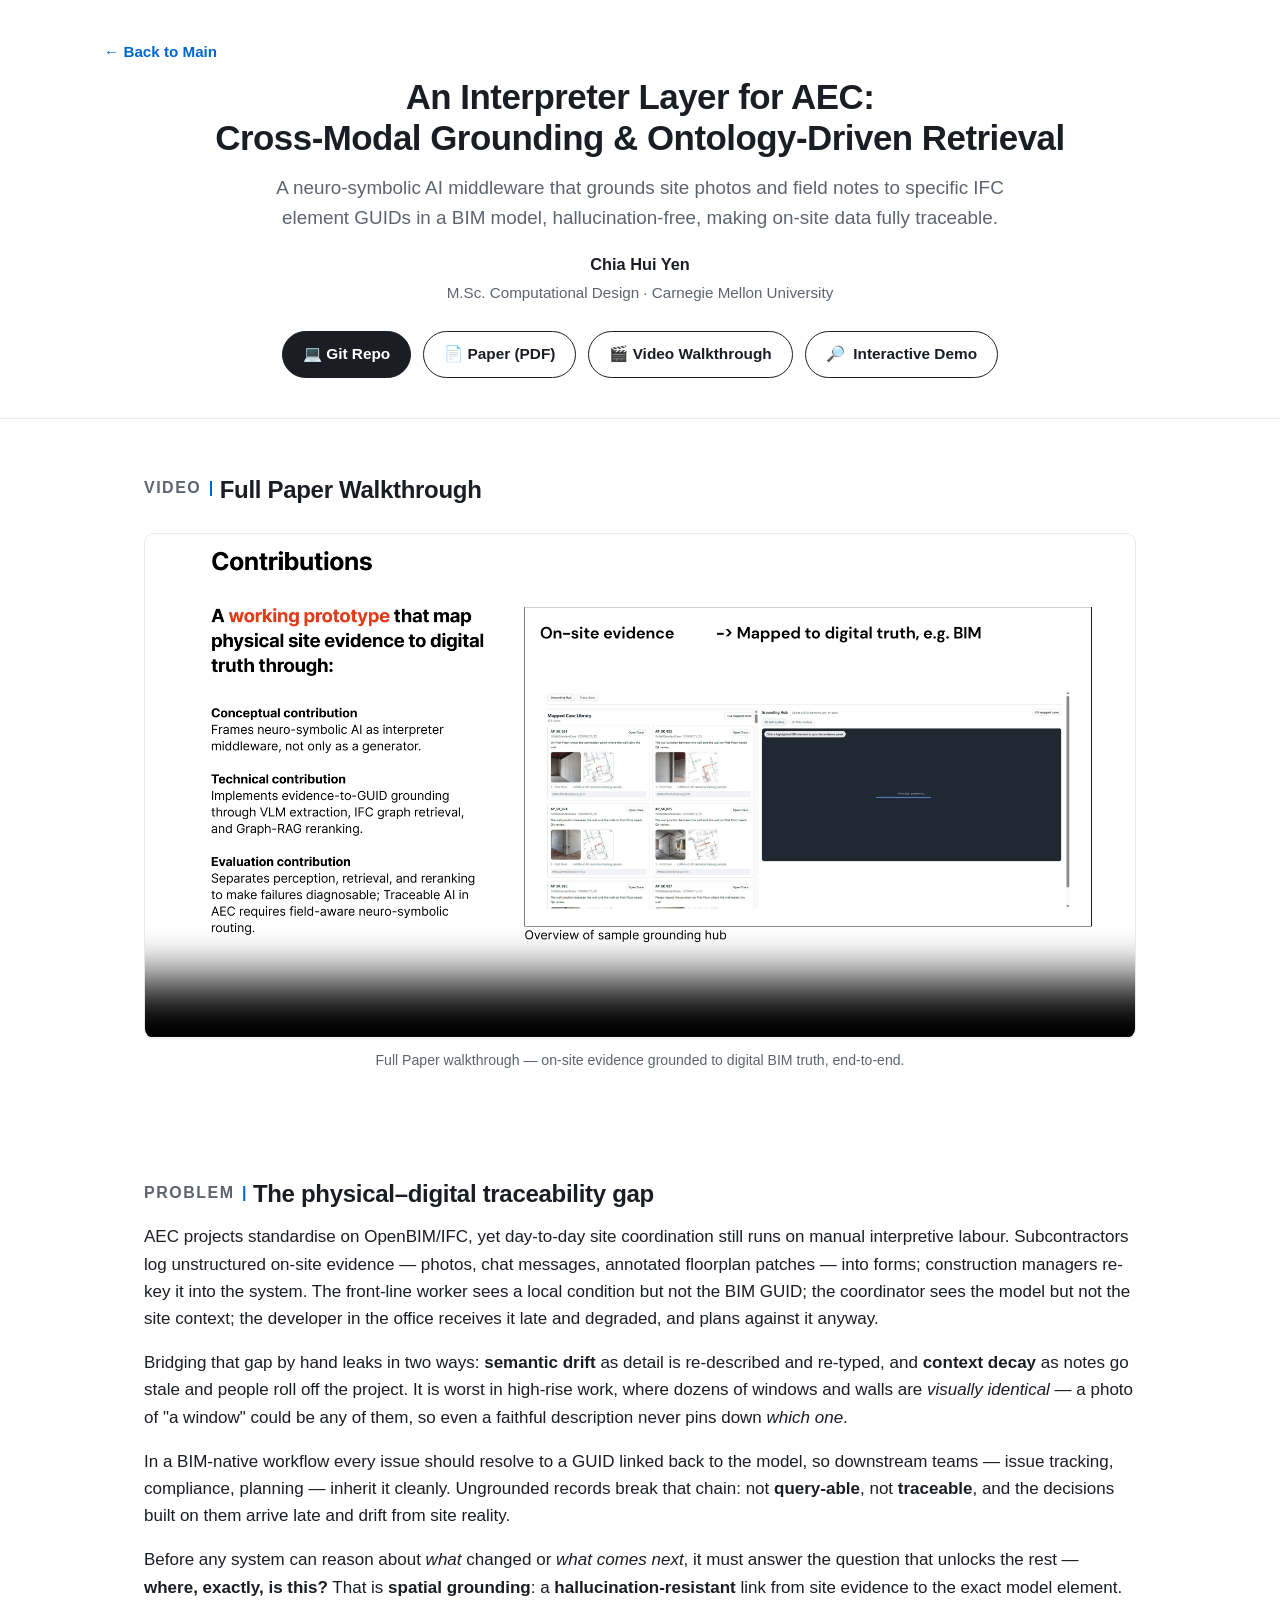
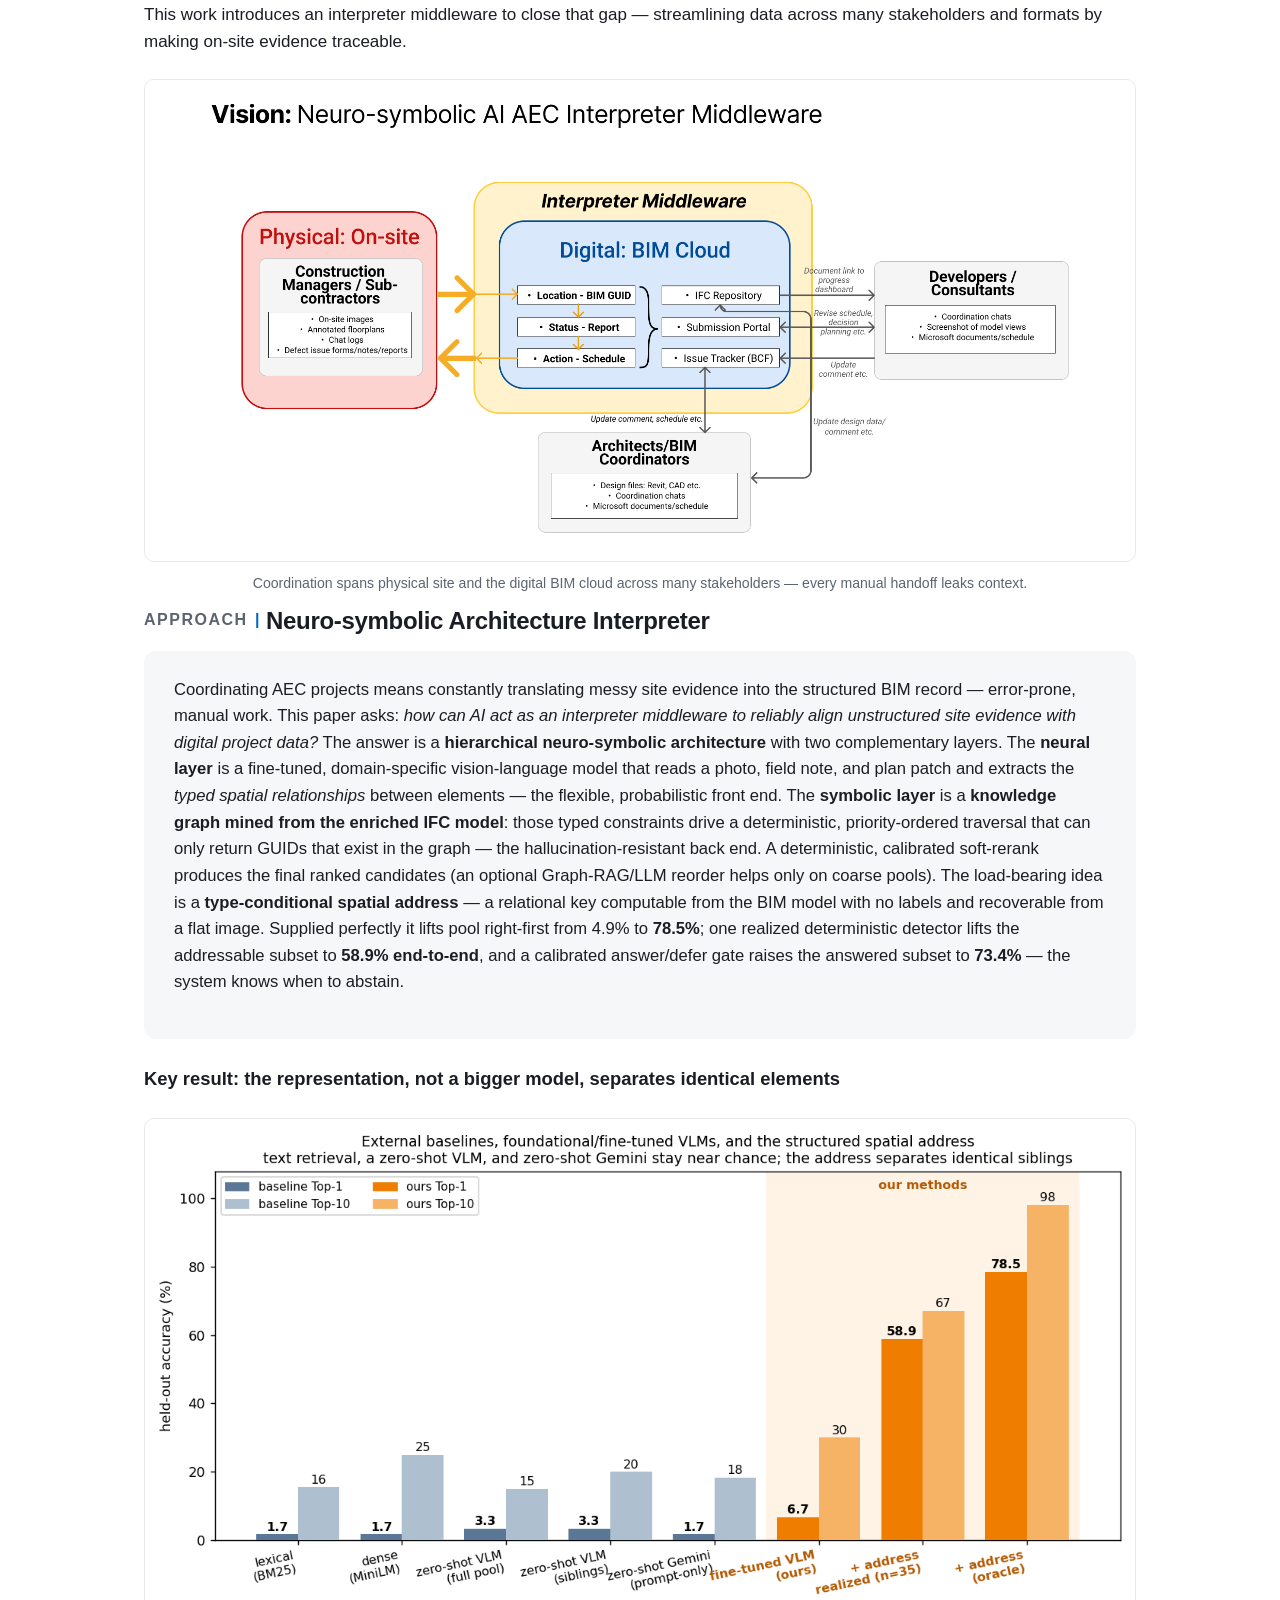
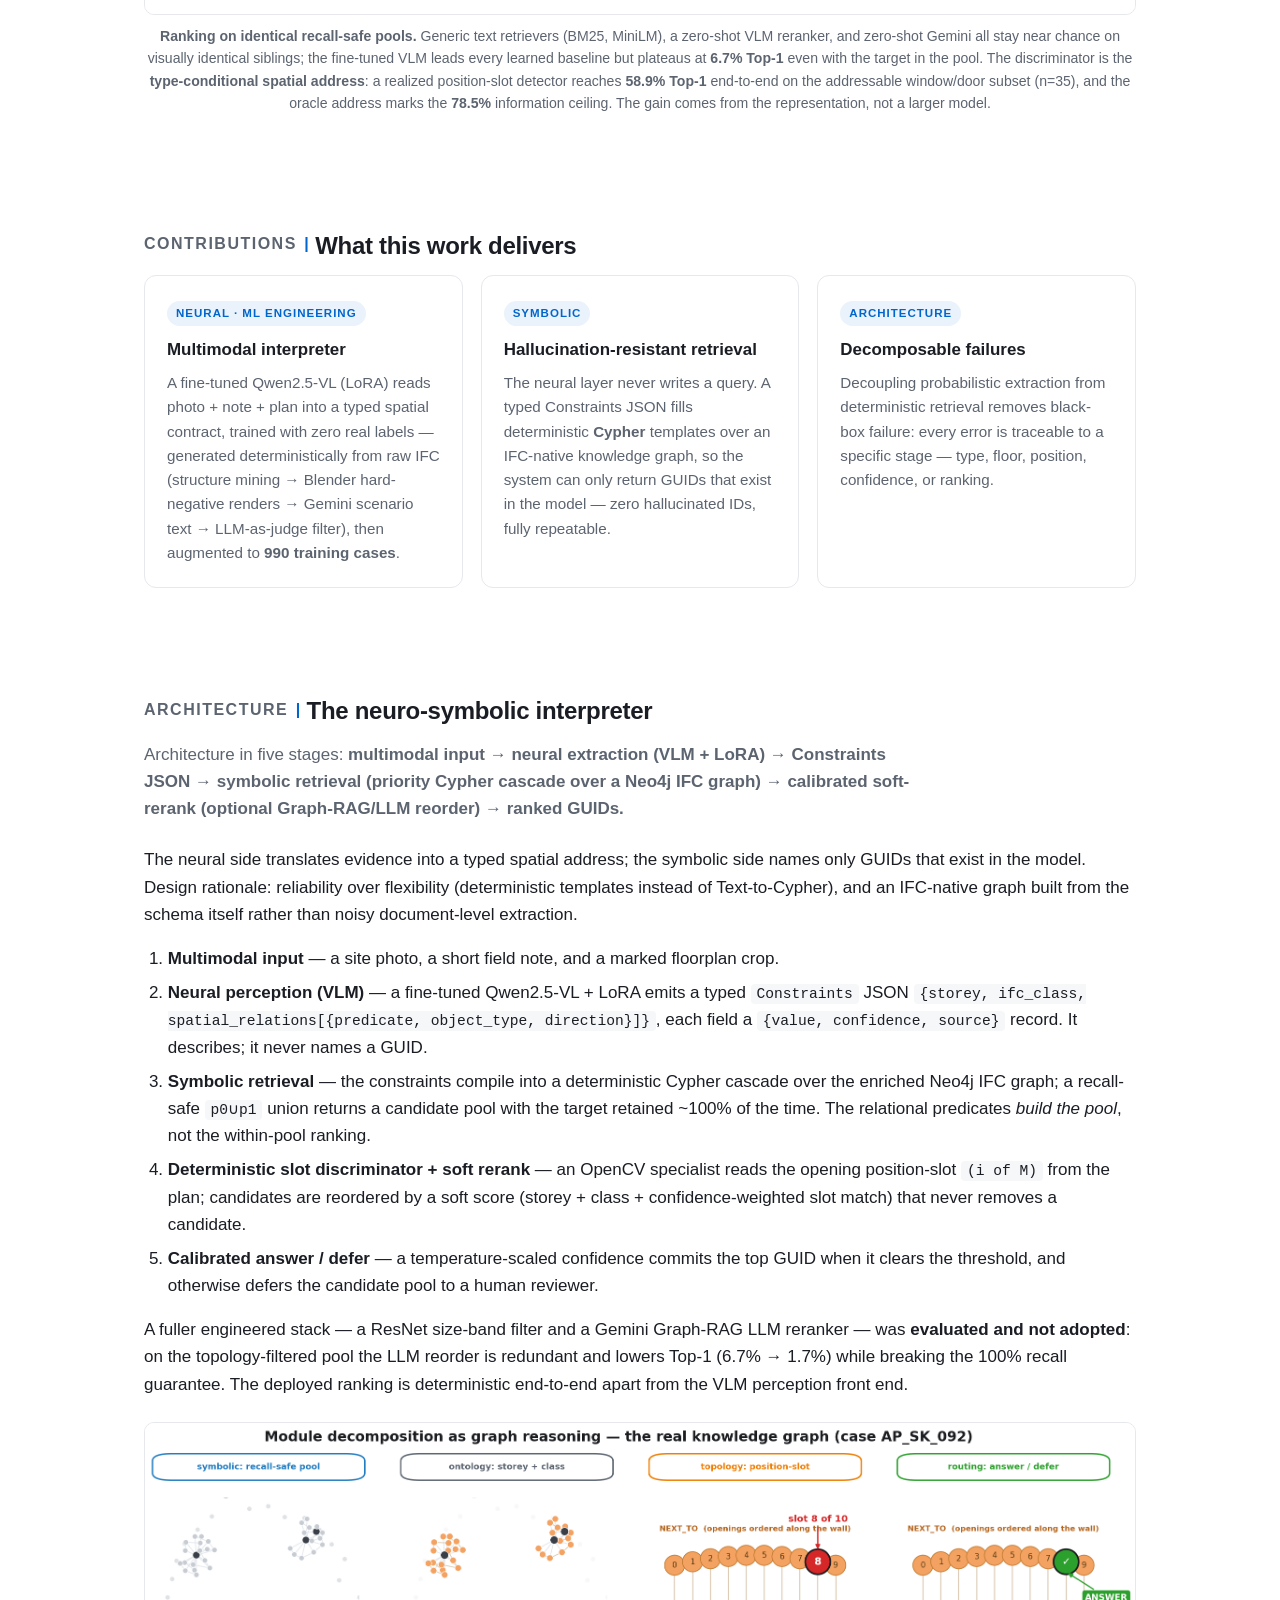
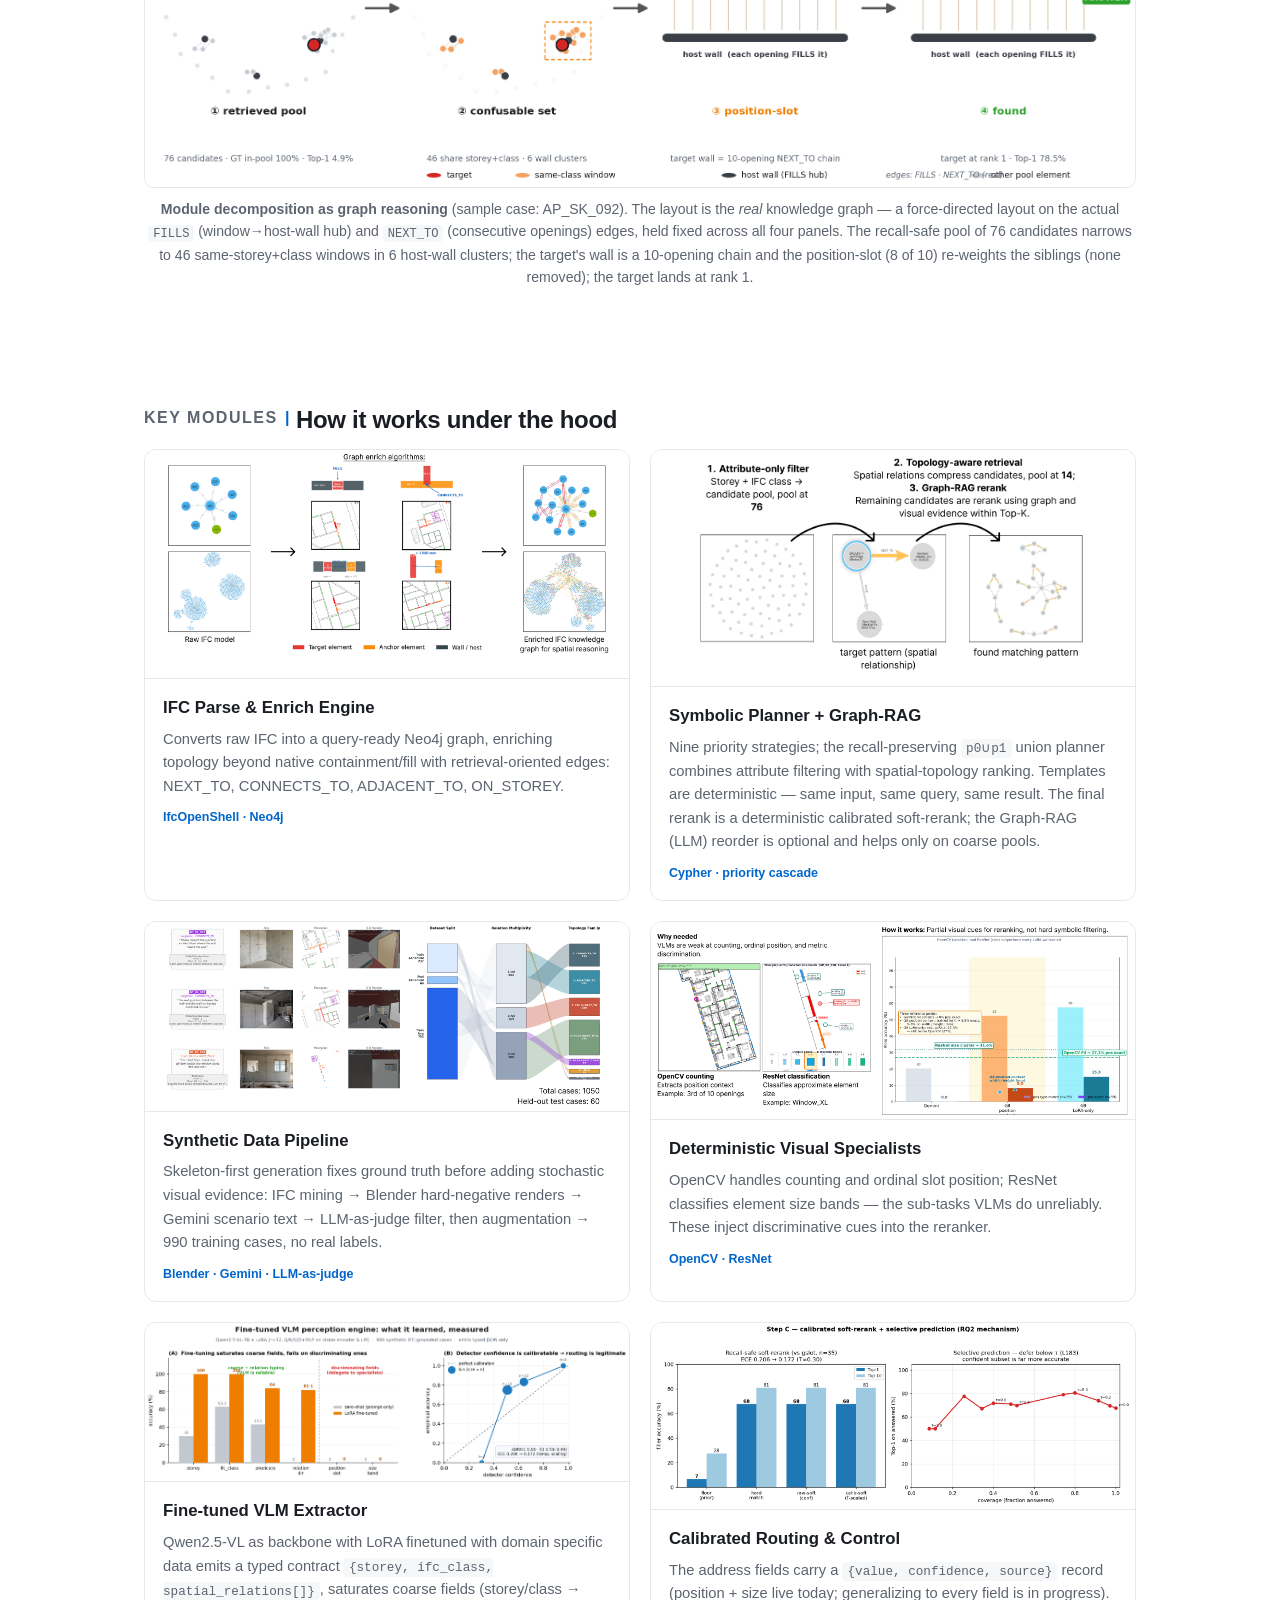
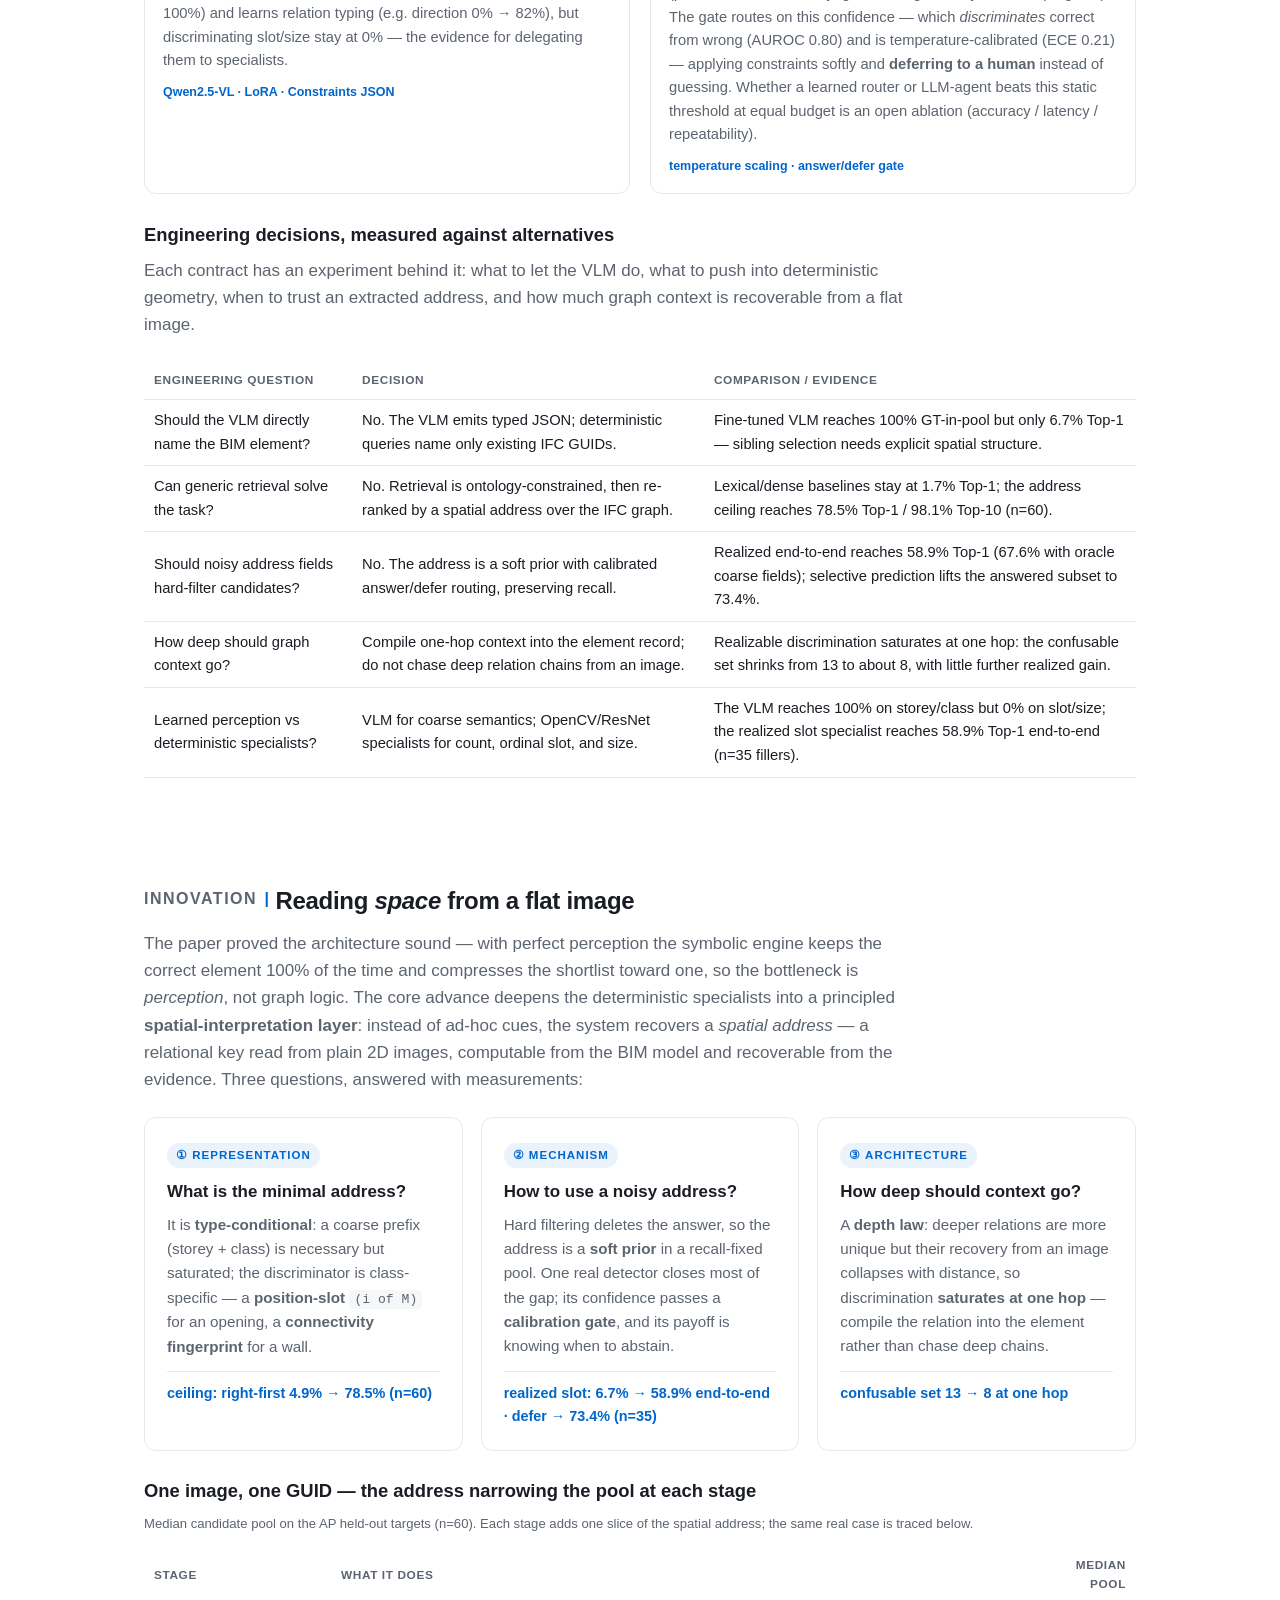
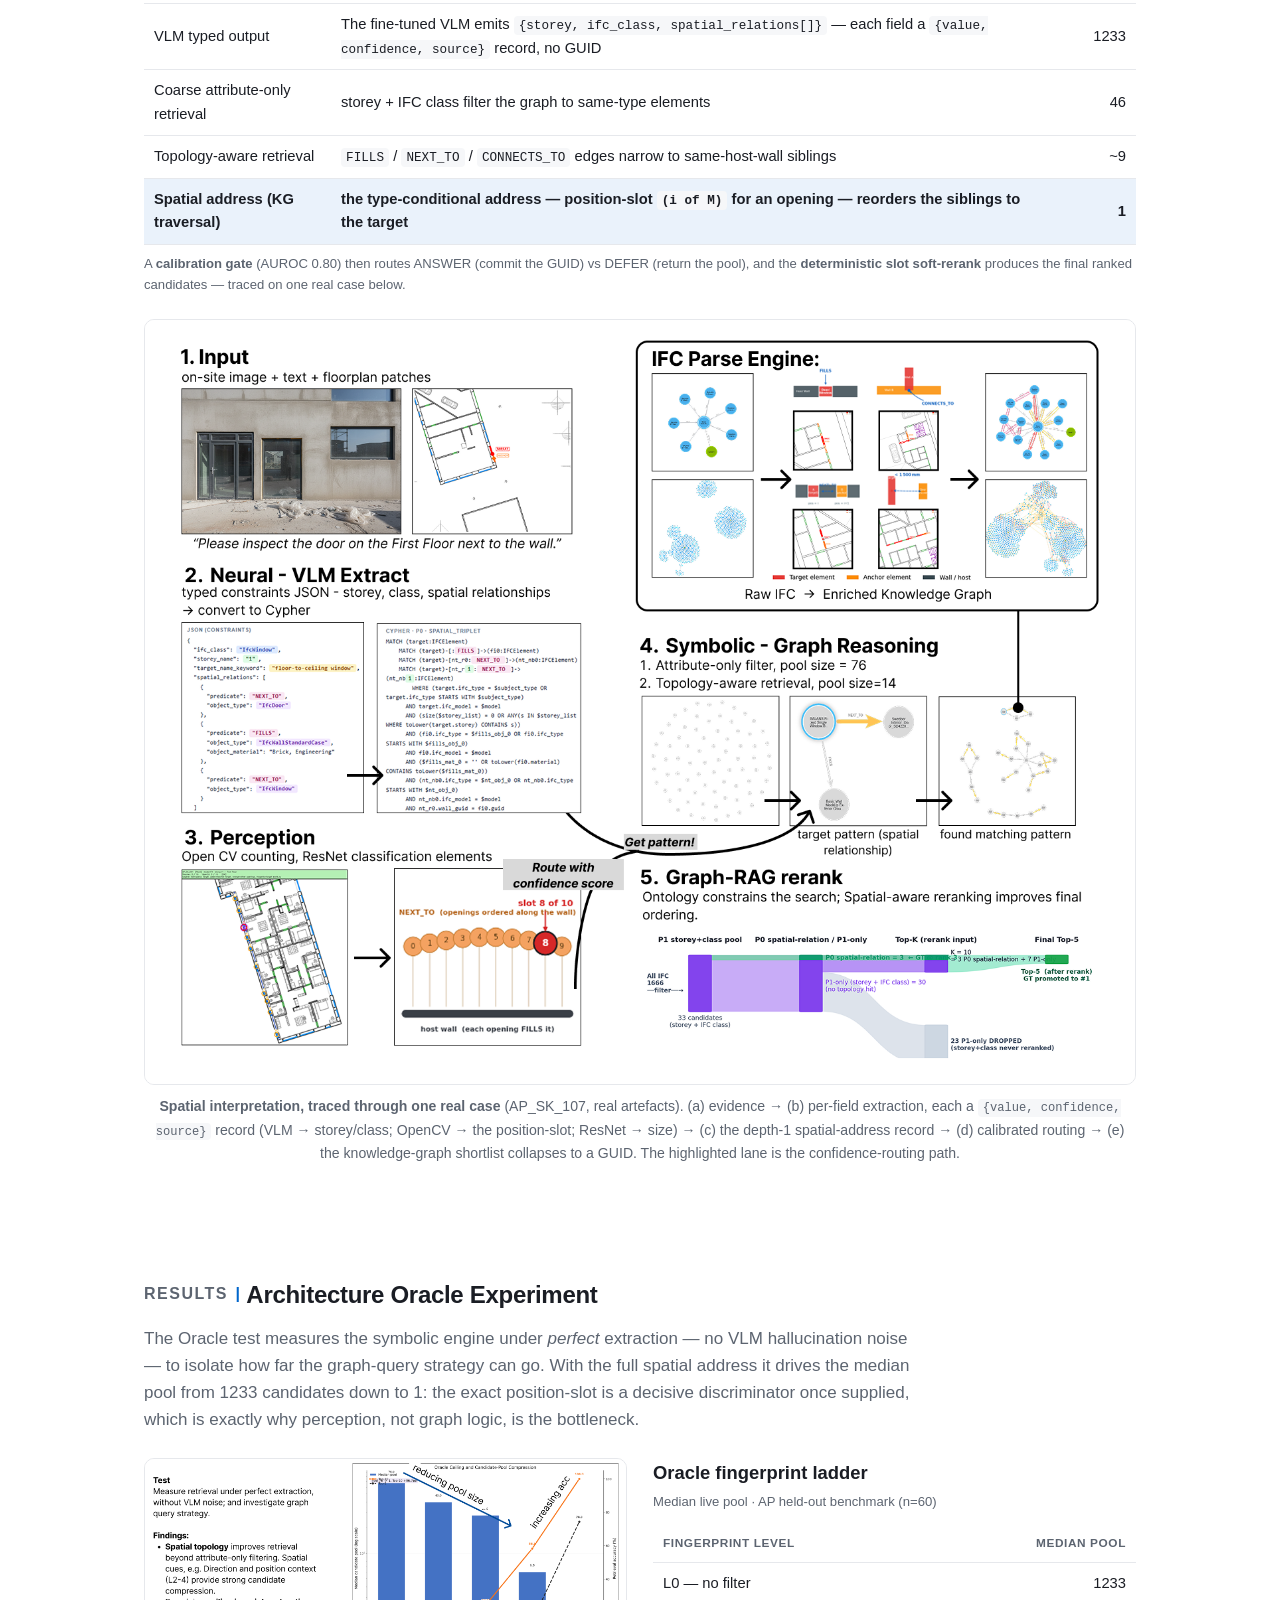
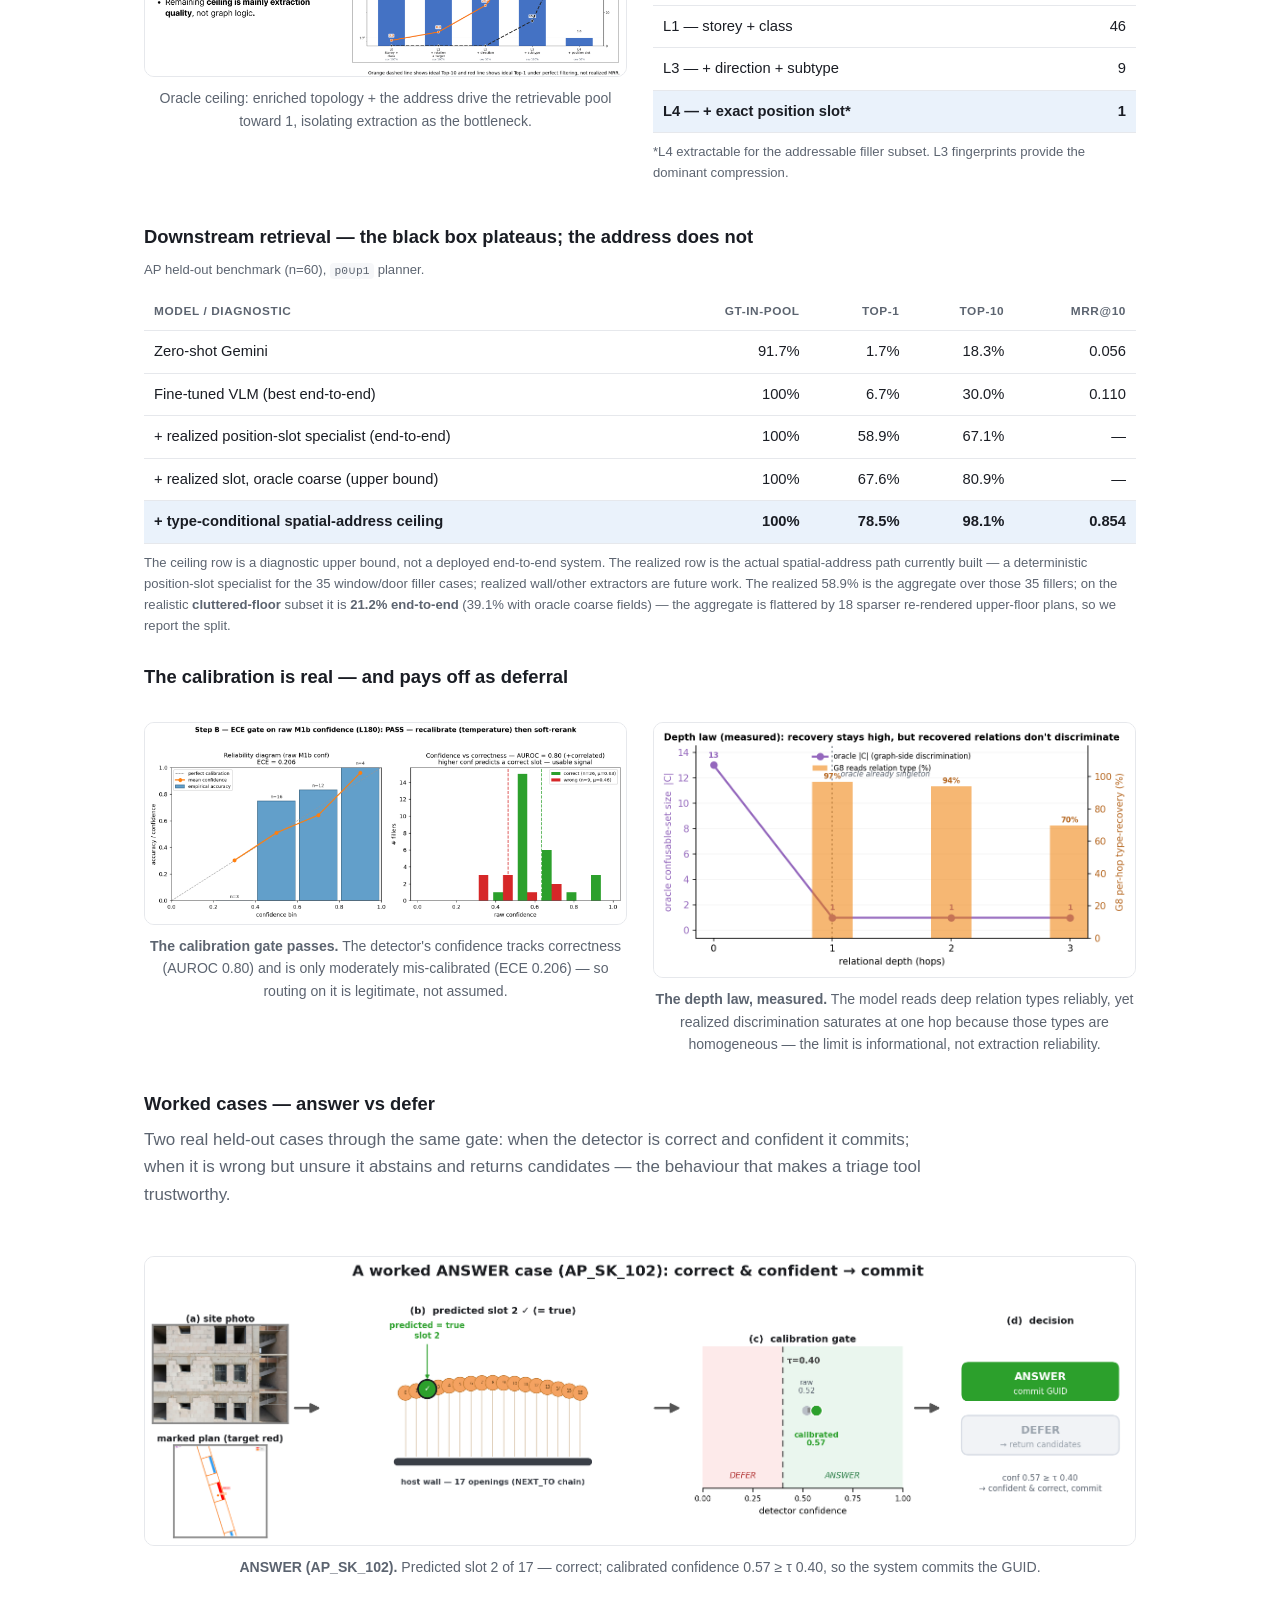
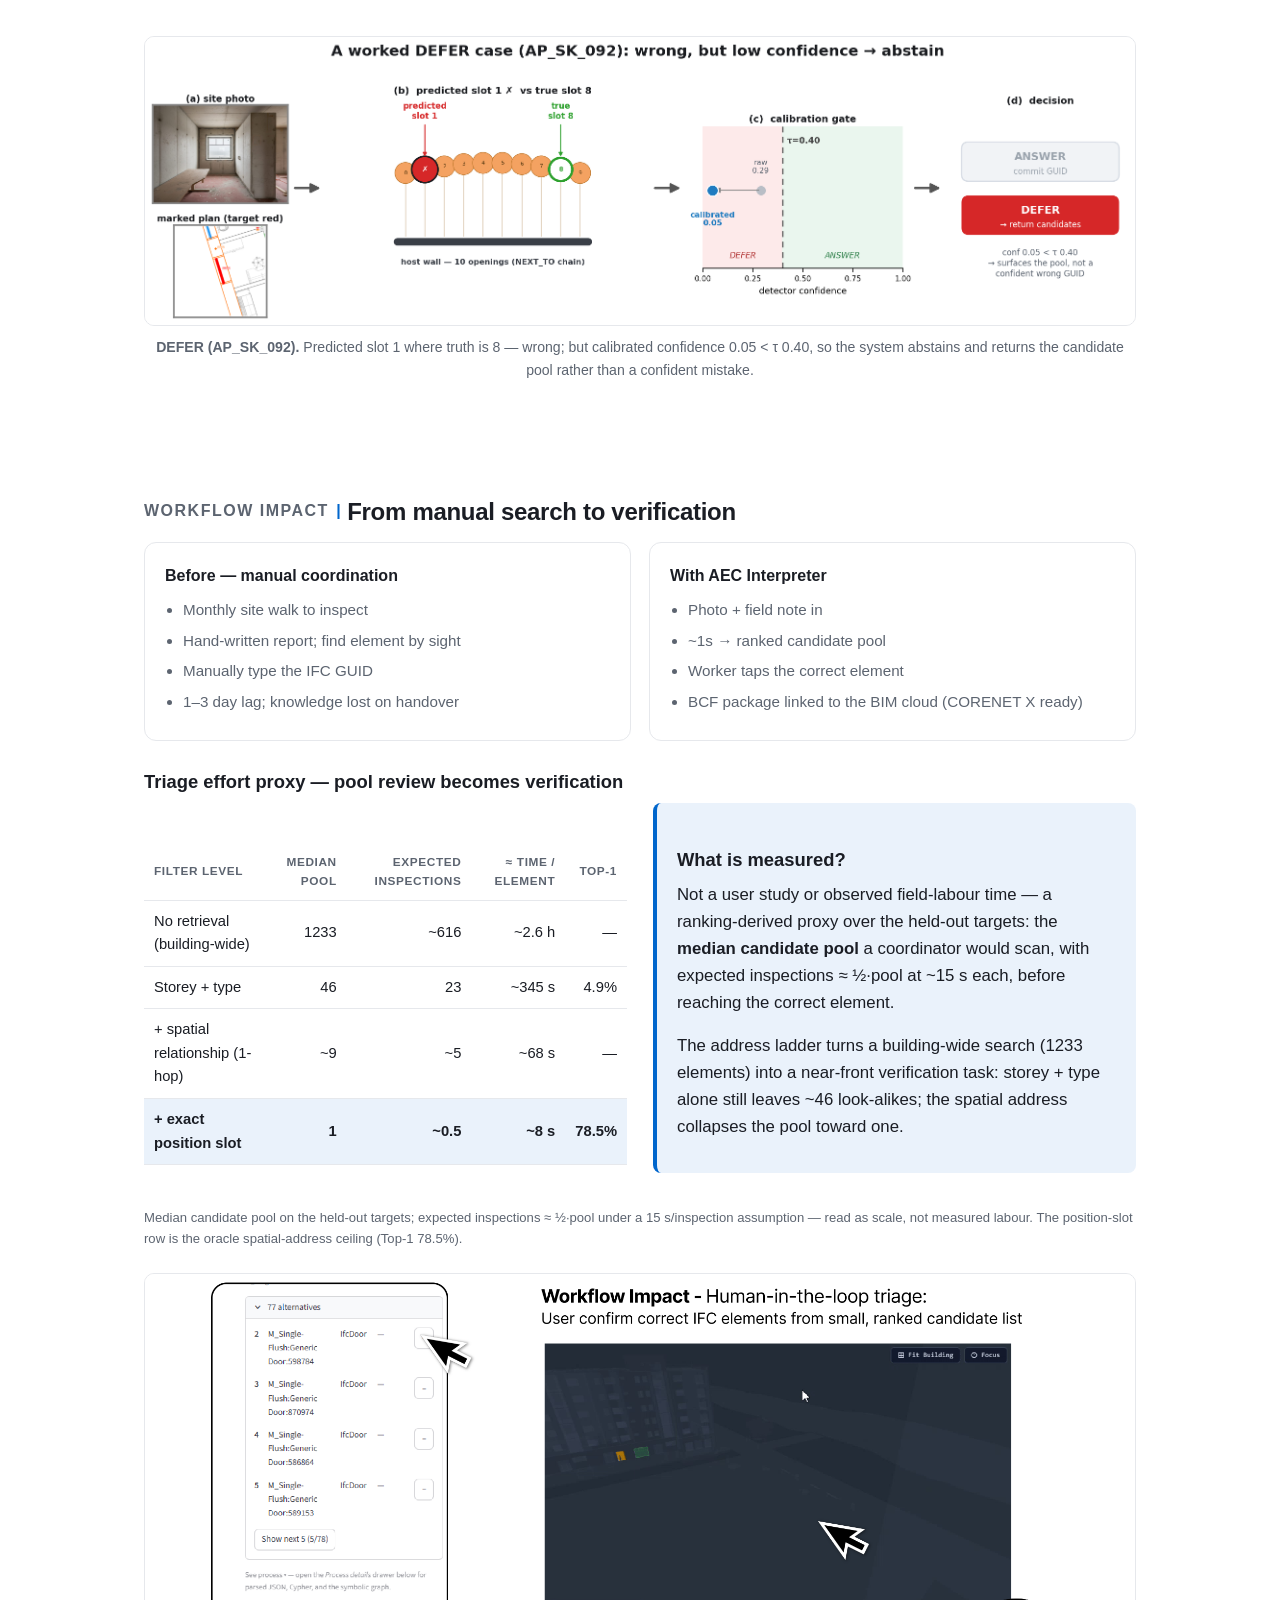
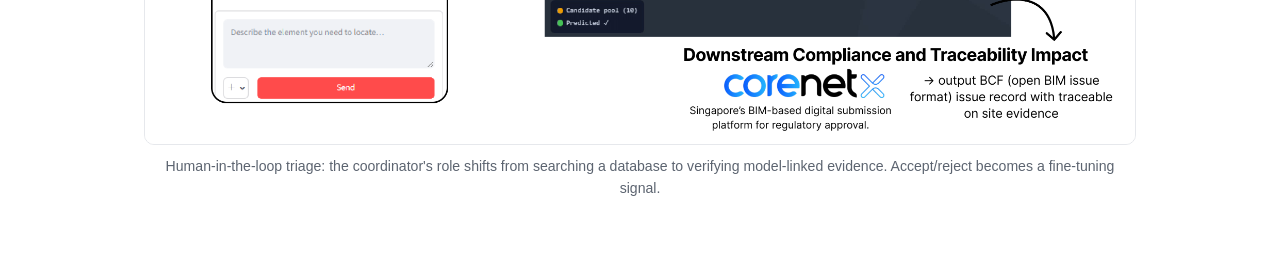
==== commit 1f728902: "site: restore "Back to Main" link in hero (dropped in the landing-page rewrite) The portfolio back-l" ====
--- a/site/index.html
+++ b/site/index.html
@@ -12,6 +12,7 @@
 <!-- Hero -->
 <header class="hero">
   <div class="wrap">
+    <a class="back-main" href="https://hychia88.github.io/">&larr; Back to Main</a>
     <h1>
       <span class="title-line">An Interpreter Layer for AEC:</span>
       <span class="title-line">Cross-Modal Grounding &amp; Ontology-Driven Retrieval</span>
--- a/site/article.css
+++ b/site/article.css
@@ -39,6 +39,8 @@
 .hero .sub{font-size:1.18rem;color:var(--muted);max-width:760px;margin:0 auto 8px}
 .hero .authors{margin:18px 0 4px;font-size:1.02rem}
 .hero .affil{color:var(--muted);font-size:.95rem;margin-bottom:26px}
+.hero .back-main{display:block;text-align:left;font-weight:600;font-size:.95rem;margin-bottom:12px}
+.hero .back-main:hover{text-decoration:underline}
 .btns{display:flex;gap:12px;justify-content:center;flex-wrap:wrap}
 .btn{display:inline-flex;align-items:center;gap:8px;padding:10px 20px;border-radius:30px;
   background:var(--fg);color:#fff;font-weight:600;font-size:.96rem;border:1px solid var(--fg)}
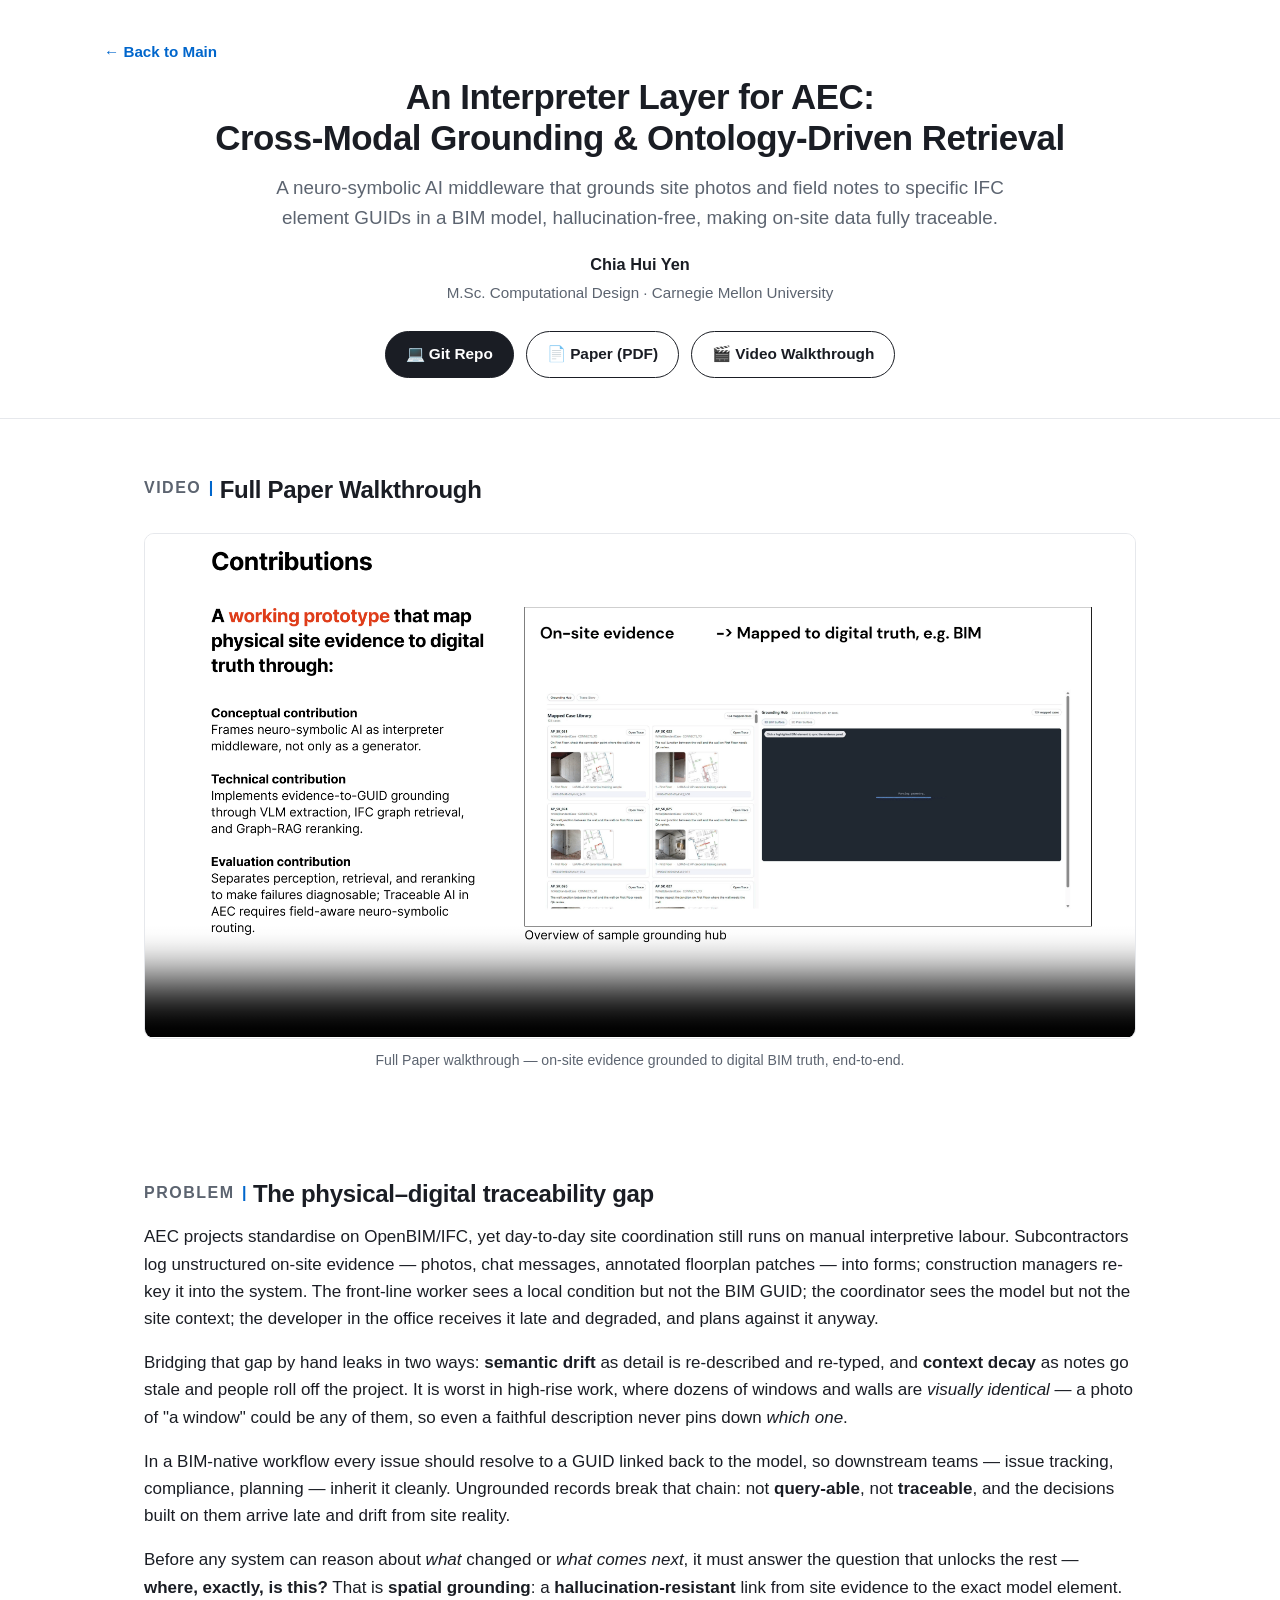
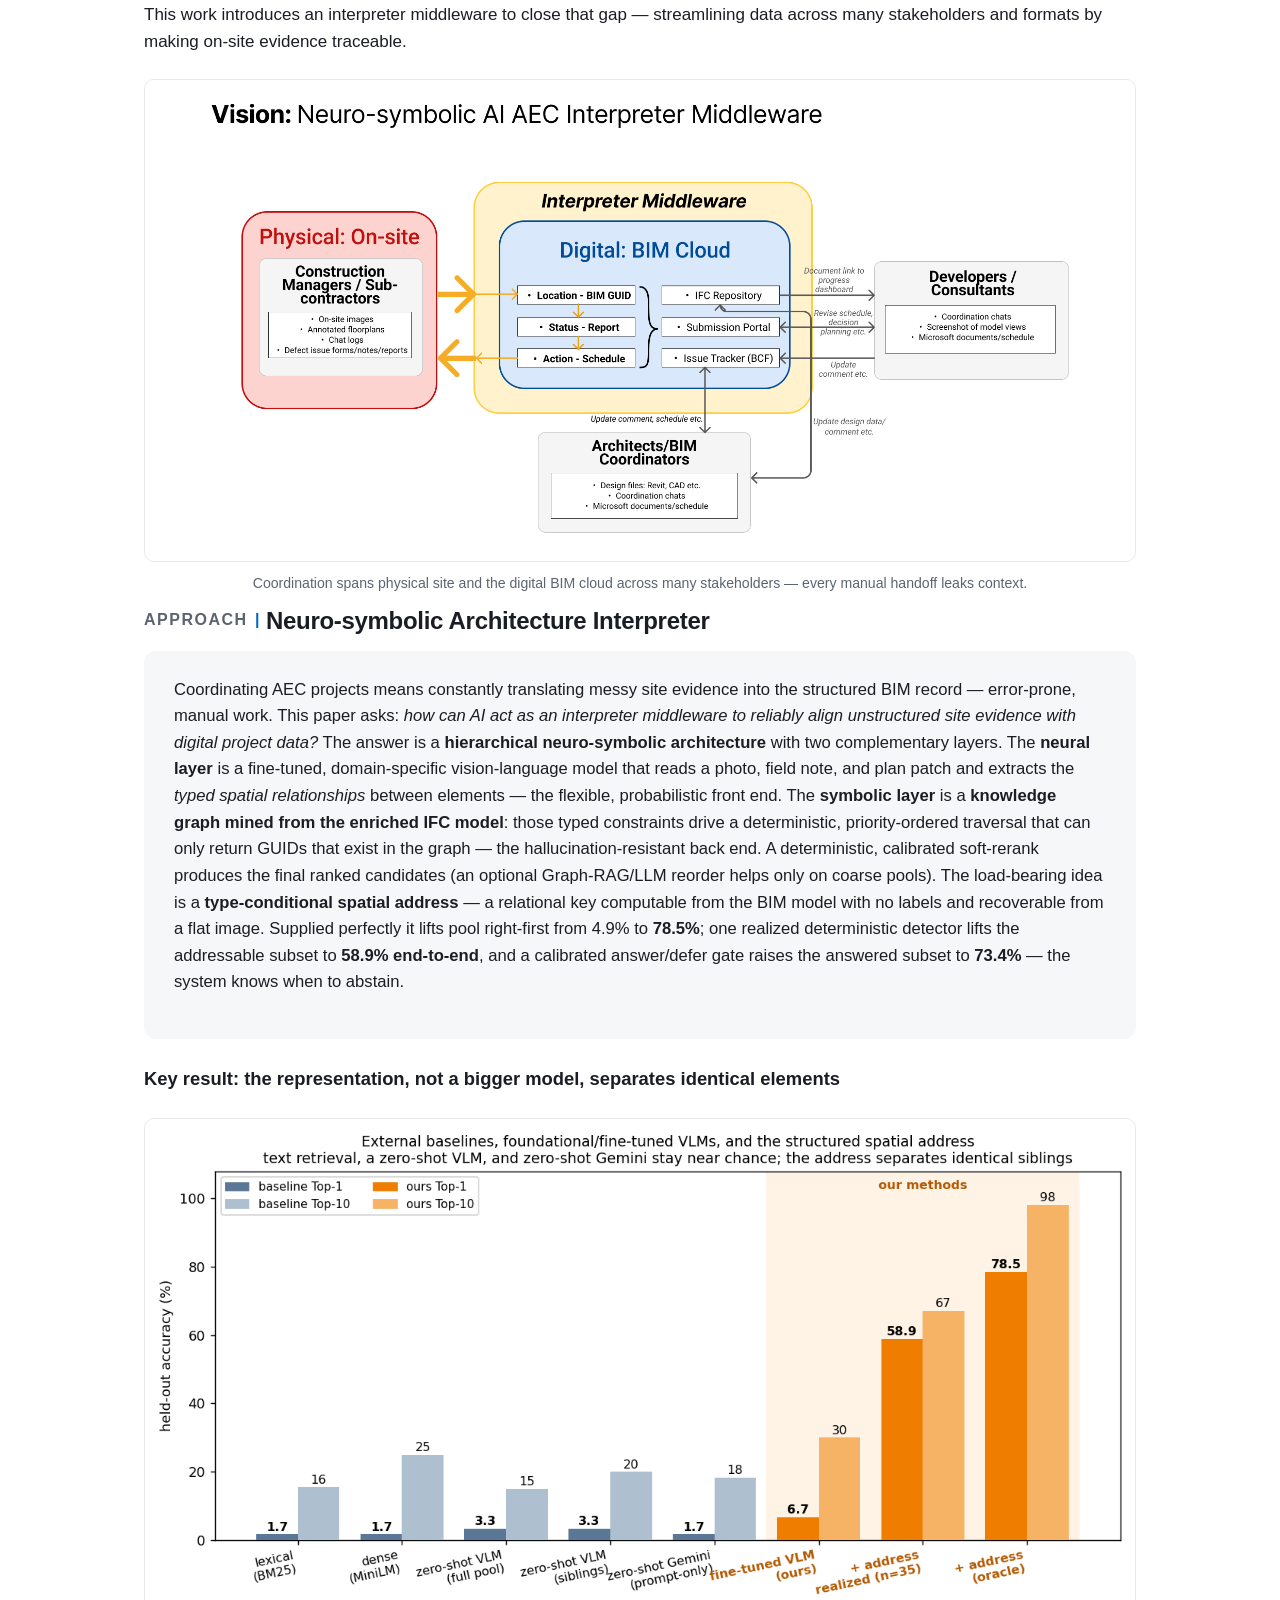
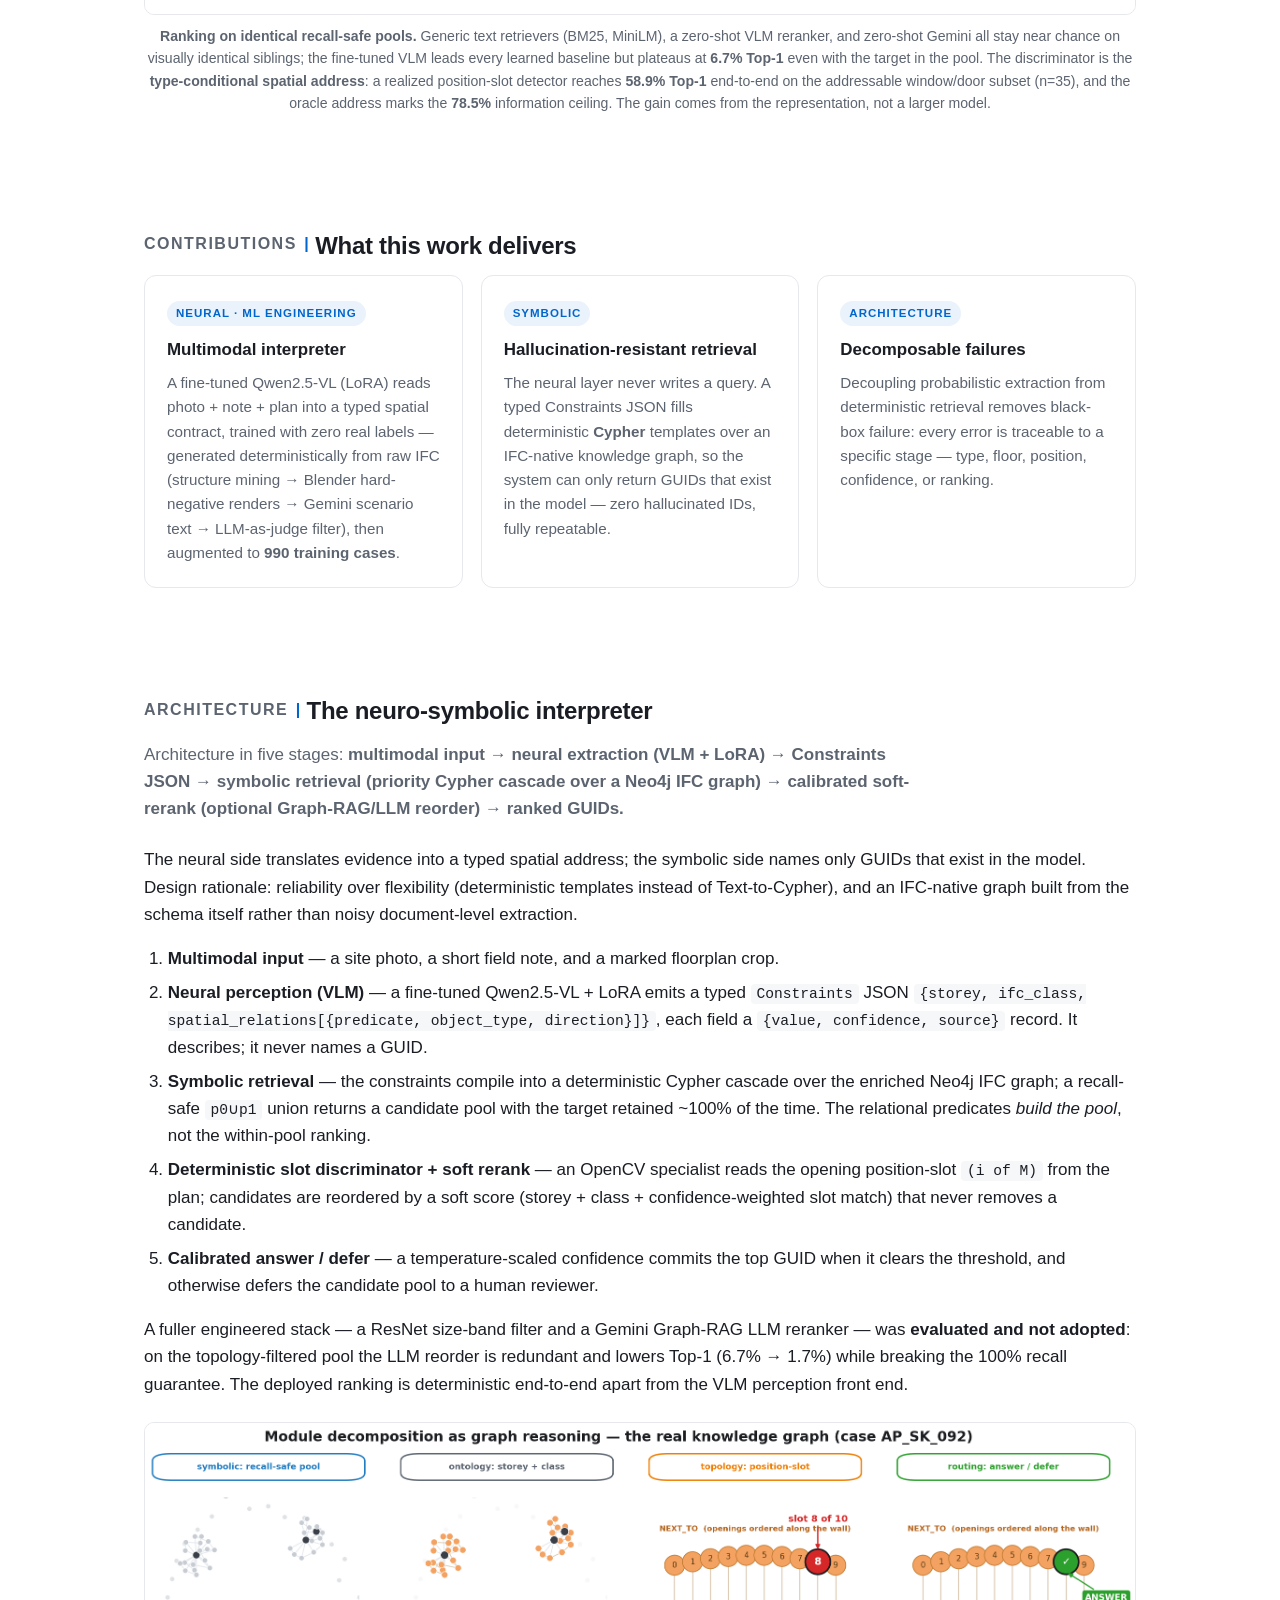
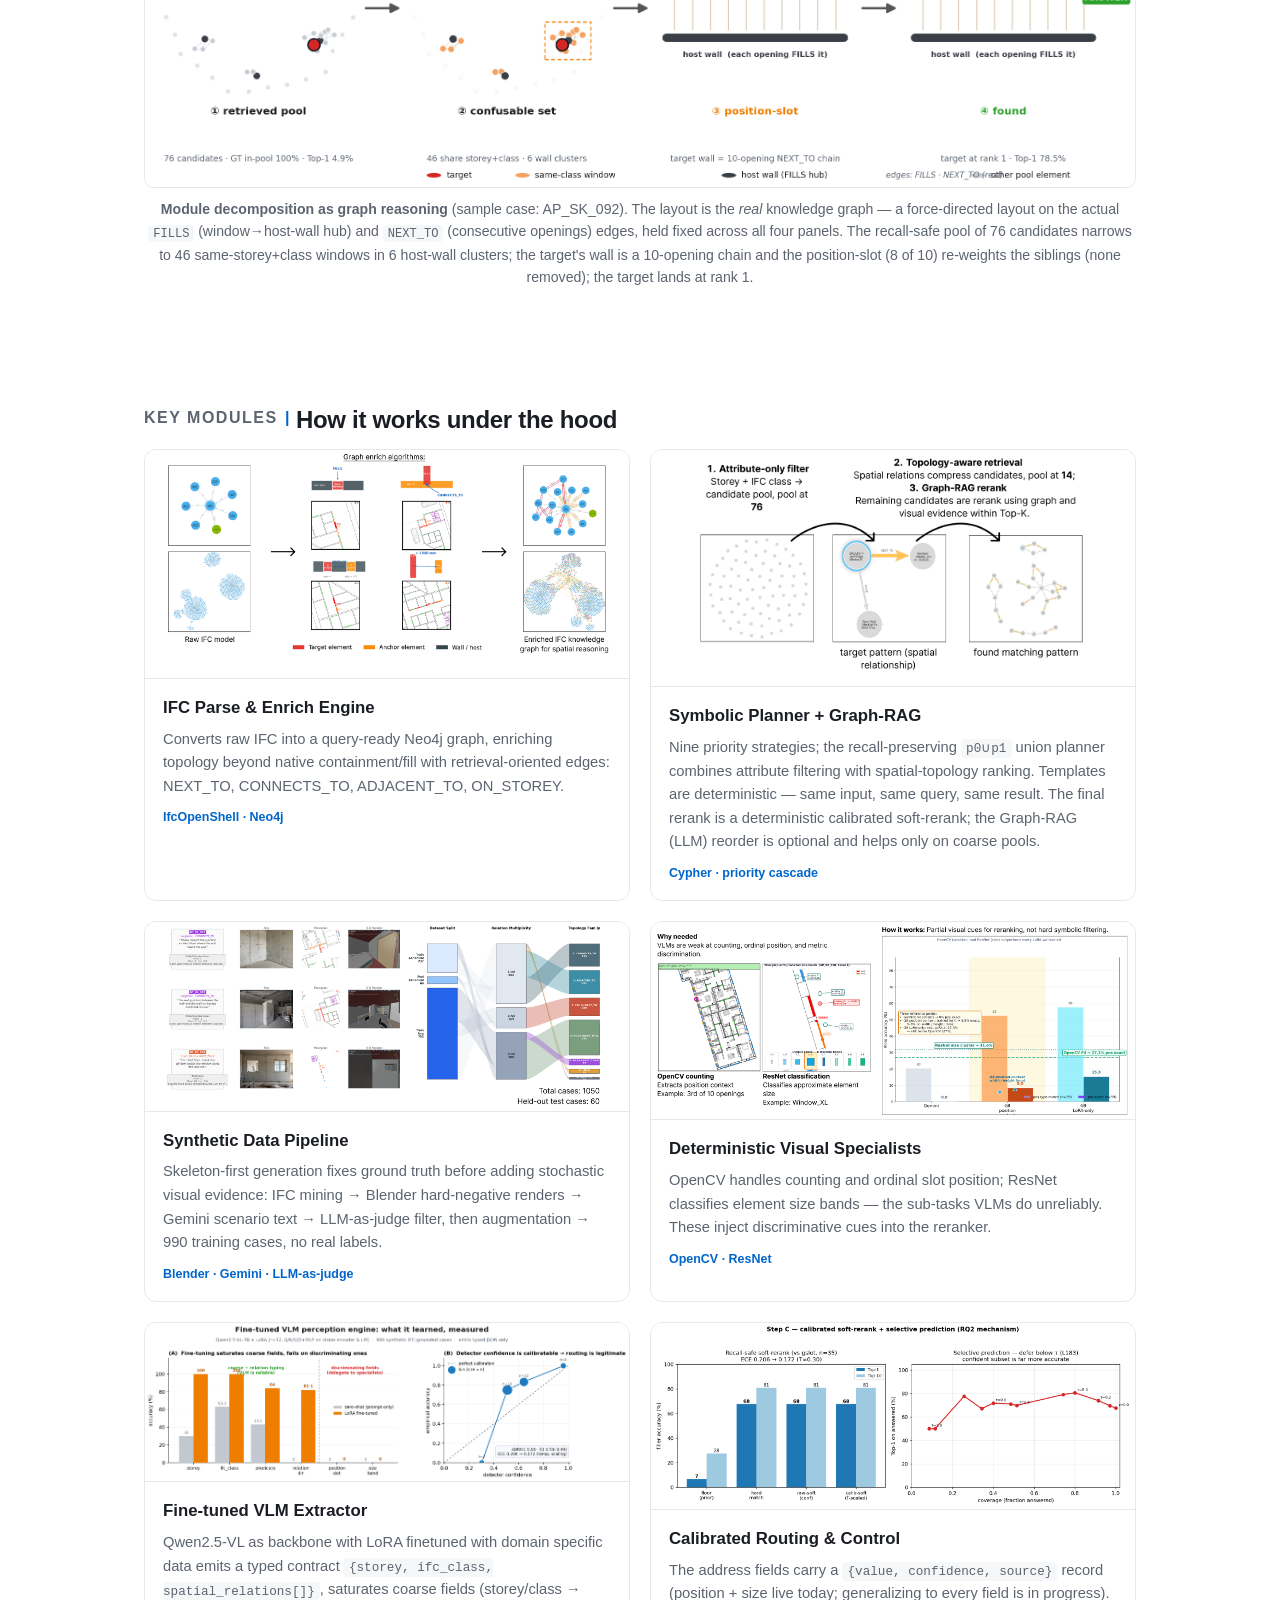
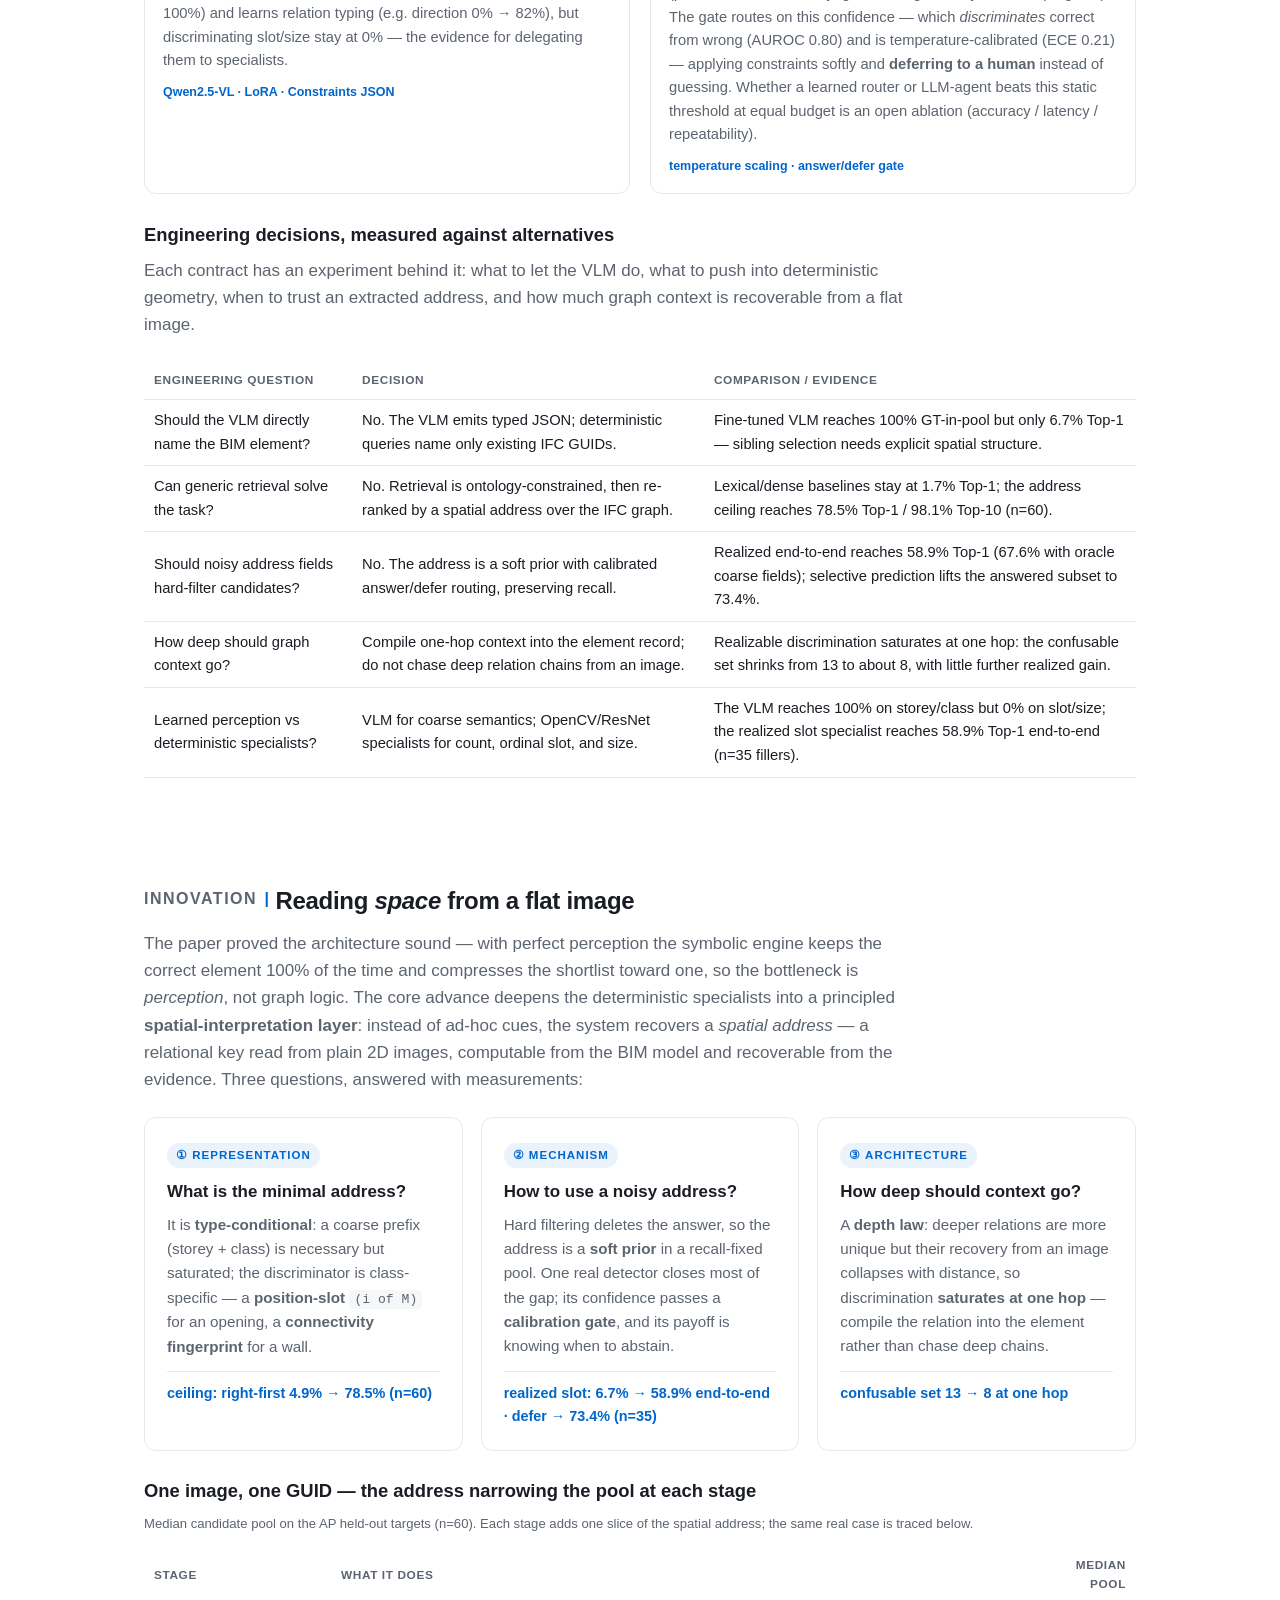
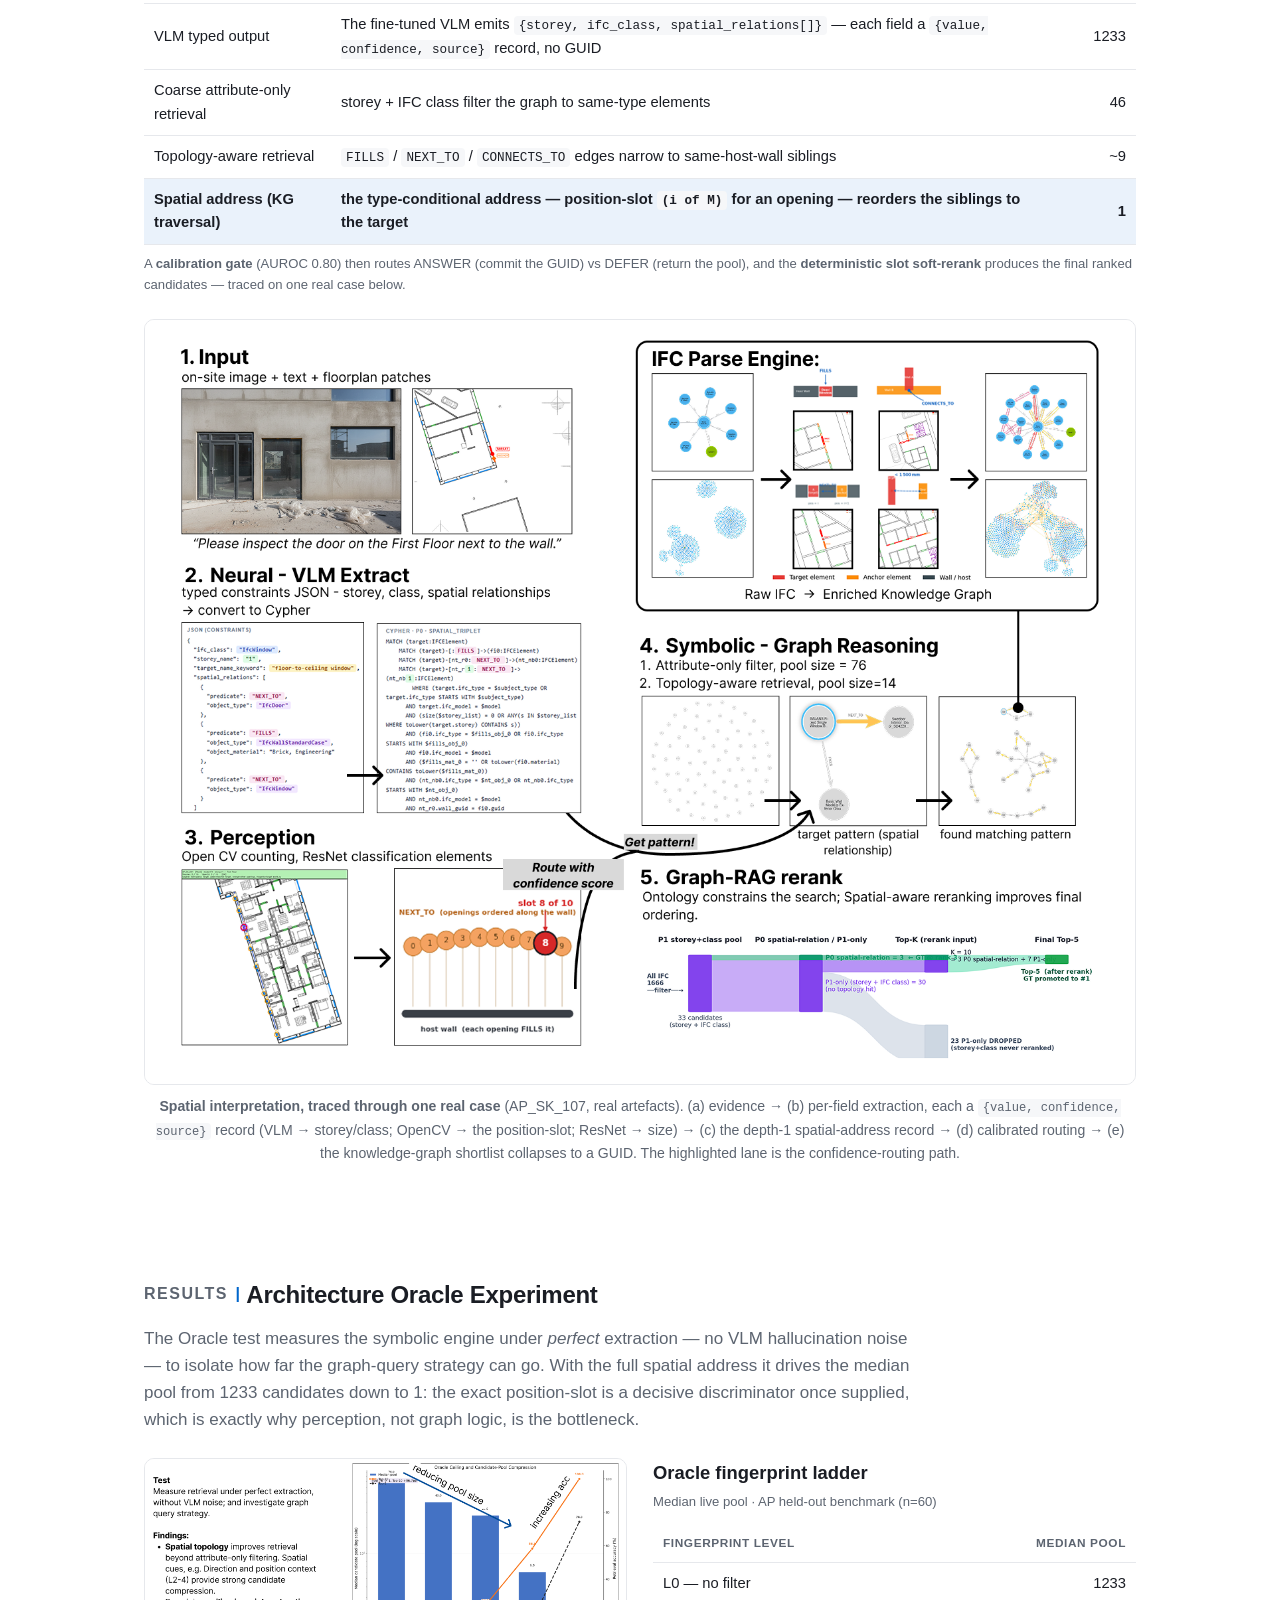
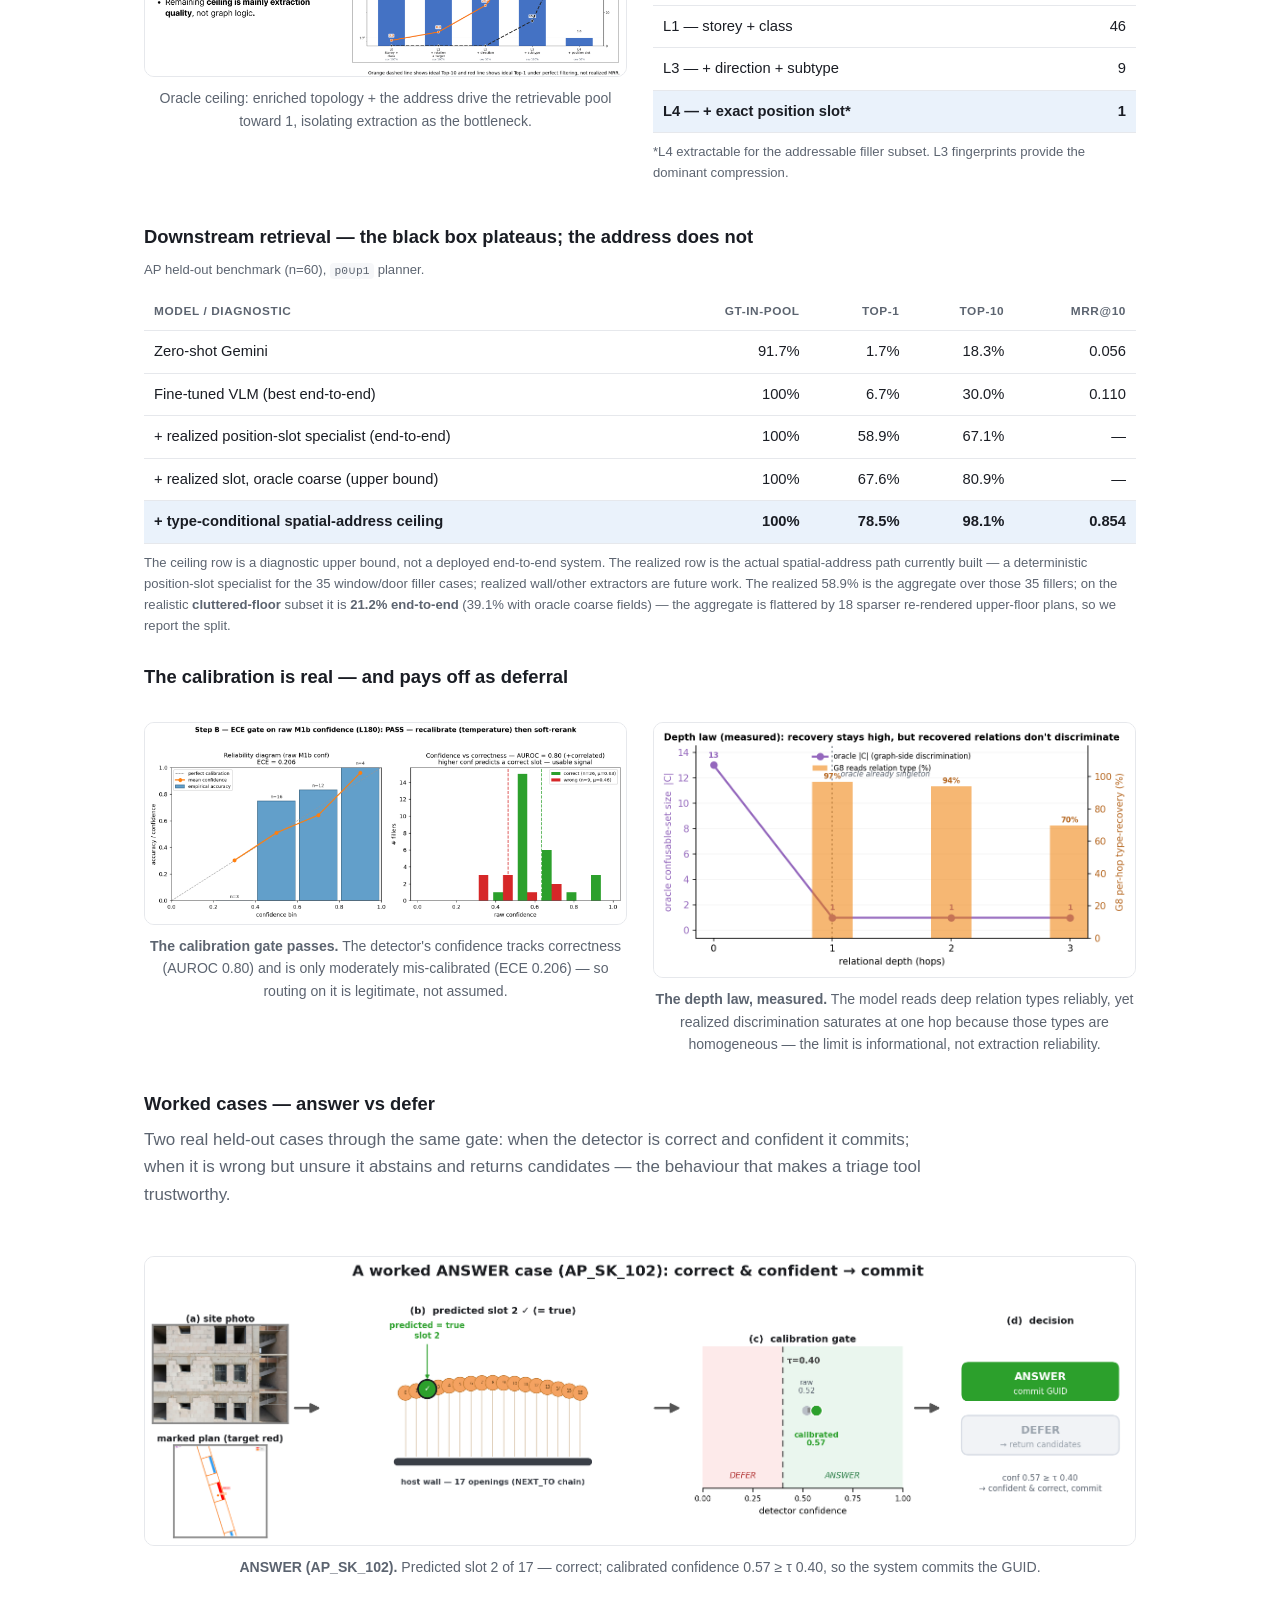
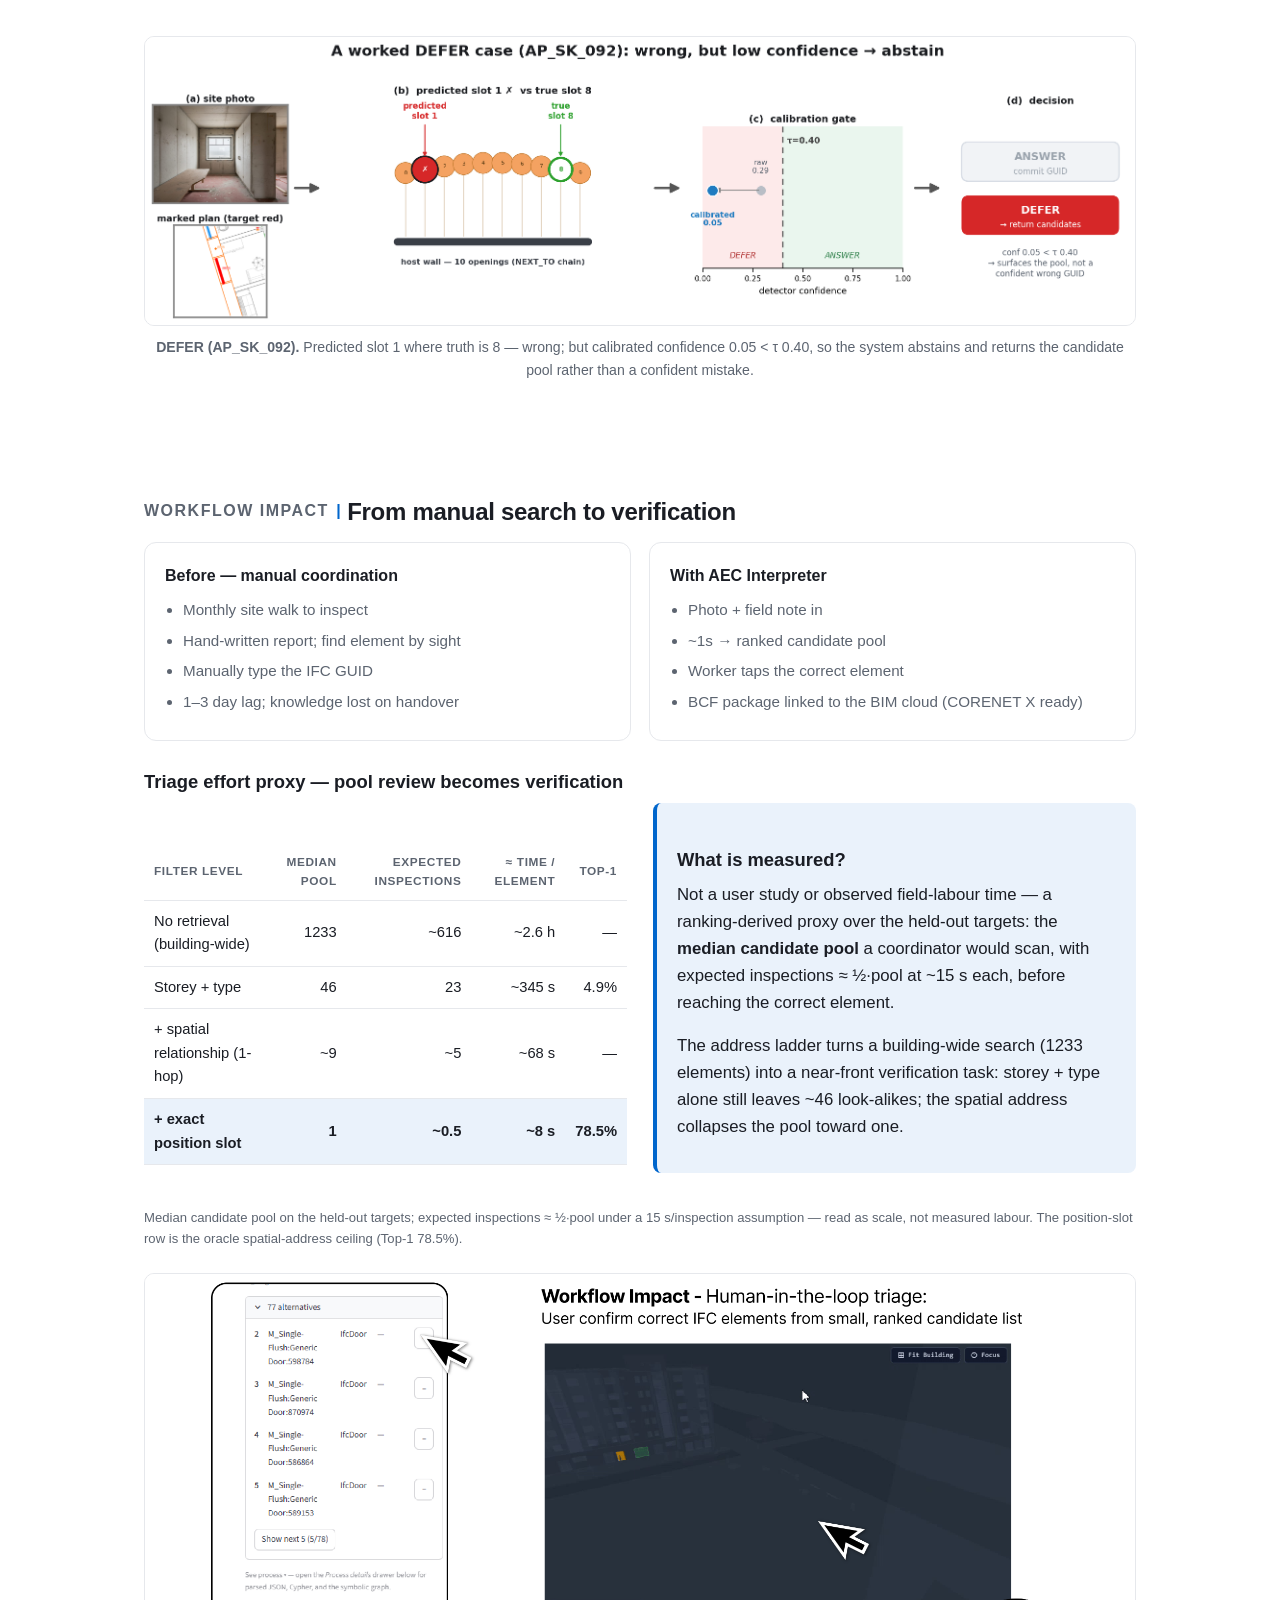
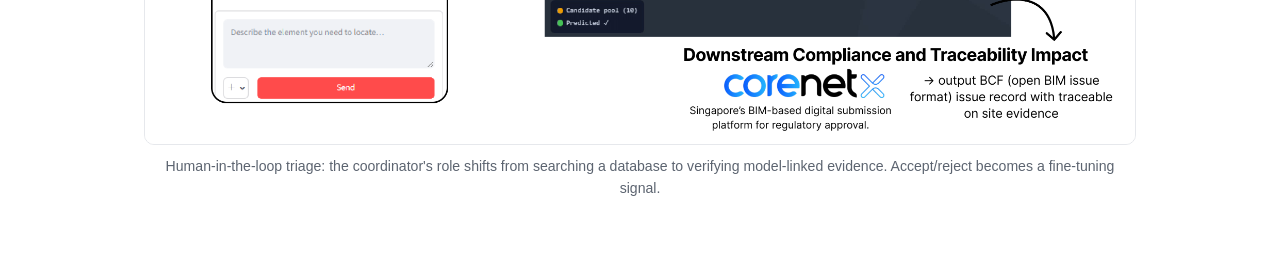
==== commit e7315b69: "site: hide Interactive Demo button until the demo is ready Comment out the hero link to demo.html (p" ====
--- a/site/index.html
+++ b/site/index.html
@@ -24,7 +24,8 @@
       <a class="btn" href="https://github.com/hyChia88/aec-interpreter.git" target="_blank" rel="noopener">💻 Git Repo</a>
       <a class="btn ghost" href="assets/pdfs/paper_v3.pdf" target="_blank" rel="noopener">📄 Paper (PDF)</a>
       <a class="btn ghost" href="#video">🎬 Video Walkthrough</a>
-      <a class="btn ghost" href="demo.html">🔎 &nbsp;Interactive Demo</a>
+      <!-- Interactive Demo hidden until ready (re-enable when polished):
+      <a class="btn ghost" href="demo.html">🔎 &nbsp;Interactive Demo</a> -->
     </div>
   </div>
 </header>
